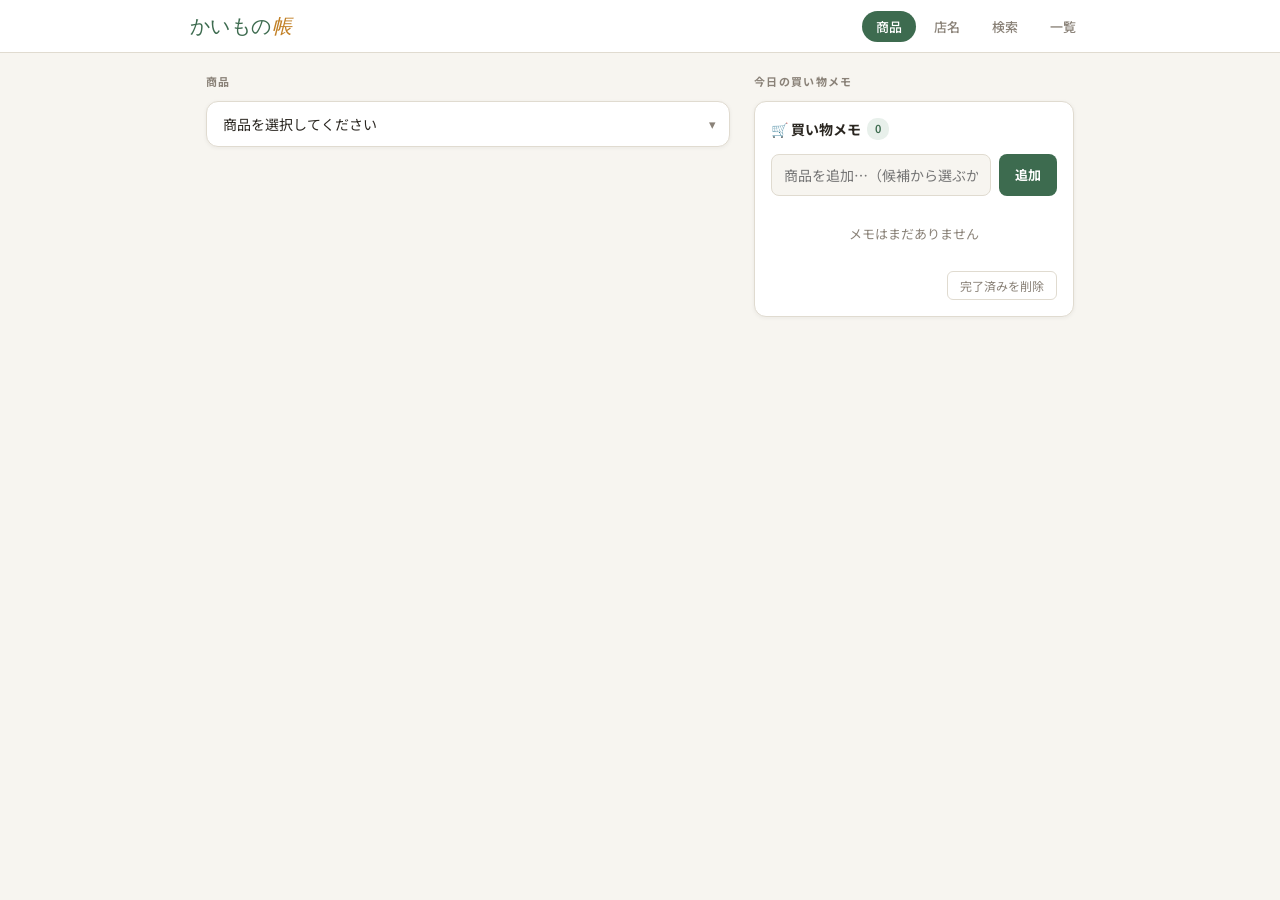
==== index.html @ fd767418 "Add files via upload" ====
<!DOCTYPE html>
<html lang="ja">
<head>
<meta charset="UTF-8">
<meta name="viewport" content="width=device-width, initial-scale=1.0">
<title>かいもの帳</title>
<link rel="preconnect" href="https://fonts.googleapis.com">
<link href="https://fonts.googleapis.com/css2?family=Noto+Sans+JP:wght@300;400;500;700&family=DM+Serif+Display:ital@0;1&display=swap" rel="stylesheet">
<style>
:root {
  --bg: #f7f5f0;
  --surface: #ffffff;
  --surface2: #f0ede6;
  --border: #e0dbd0;
  --text: #2a2620;
  --text-muted: #8a8278;
  --accent: #3d6b4f;
  --accent-light: #e8f0eb;
  --accent2: #c17f24;
  --accent2-light: #fdf3e3;
  --danger: #c04040;
  --star-on: #e8a020;
  --best: #3d6b4f;
  --radius: 12px;
  --shadow: 0 2px 12px rgba(42,38,32,0.08);
  --shadow-sm: 0 1px 4px rgba(42,38,32,0.06);
}

* { box-sizing: border-box; margin: 0; padding: 0; }

body {
  font-family: 'Noto Sans JP', sans-serif;
  background: var(--bg);
  color: var(--text);
  min-height: 100vh;
  font-size: 14px;
  line-height: 1.6;
}

/* ===== HEADER ===== */
.app-header {
  background: var(--surface);
  border-bottom: 1px solid var(--border);
  position: sticky;
  top: 0;
  z-index: 100;
  padding: 0 16px;
}
.header-inner {
  max-width: 900px;
  margin: 0 auto;
  display: flex;
  align-items: center;
  justify-content: space-between;
  height: 52px;
}
.app-logo {
  font-family: 'DM Serif Display', serif;
  font-size: 20px;
  color: var(--accent);
  letter-spacing: 0.02em;
}
.app-logo span { color: var(--accent2); font-style: italic; }

/* ===== NAV ===== */
nav {
  display: flex;
  gap: 4px;
}
.nav-btn {
  border: none;
  background: none;
  padding: 6px 14px;
  border-radius: 20px;
  font-family: 'Noto Sans JP', sans-serif;
  font-size: 13px;
  font-weight: 500;
  color: var(--text-muted);
  cursor: pointer;
  transition: all 0.2s;
  white-space: nowrap;
}
.nav-btn:hover { color: var(--accent); background: var(--accent-light); }
.nav-btn.active {
  background: var(--accent);
  color: #fff;
}

/* ===== MAIN LAYOUT ===== */
.main {
  max-width: 900px;
  margin: 0 auto;
  padding: 20px 16px 80px;
}

/* ===== PAGE ===== */
.page { display: none; }
.page.active { display: block; }

/* ===== SECTION TITLE ===== */
.section-label {
  font-size: 11px;
  font-weight: 700;
  letter-spacing: 0.12em;
  text-transform: uppercase;
  color: var(--text-muted);
  margin-bottom: 10px;
}

/* ===== SELECT ===== */
.select-wrap {
  position: relative;
  margin-bottom: 20px;
}
.select-wrap select {
  width: 100%;
  appearance: none;
  background: var(--surface);
  border: 1.5px solid var(--border);
  border-radius: var(--radius);
  padding: 12px 40px 12px 16px;
  font-family: 'Noto Sans JP', sans-serif;
  font-size: 14px;
  color: var(--text);
  cursor: pointer;
  box-shadow: var(--shadow-sm);
  transition: border-color 0.2s;
}
.select-wrap select:focus { outline: none; border-color: var(--accent); }
.select-wrap::after {
  content: '▾';
  position: absolute;
  right: 14px;
  top: 50%;
  transform: translateY(-50%);
  pointer-events: none;
  color: var(--text-muted);
  font-size: 13px;
}

/* ===== PRODUCT GRID ===== */
.products-grid {
  display: grid;
  grid-template-columns: 1fr;
  gap: 10px;
  margin-bottom: 32px;
}
@media (min-width: 600px) {
  .products-grid { grid-template-columns: 1fr 1fr; }
}

/* ===== PRODUCT CARD ===== */
.product-card {
  background: var(--surface);
  border: 1px solid var(--border);
  border-radius: var(--radius);
  padding: 14px 14px 14px 10px;
  display: flex;
  gap: 10px;
  align-items: flex-start;
  box-shadow: var(--shadow-sm);
  transition: box-shadow 0.2s;
  position: relative;
}
.product-card:hover { box-shadow: var(--shadow); }
.product-card.best {
  border-color: var(--accent);
  background: linear-gradient(135deg, #fff 60%, var(--accent-light) 100%);
}

.star-btn {
  background: none;
  border: none;
  font-size: 18px;
  cursor: pointer;
  padding: 0;
  line-height: 1;
  color: #ccc;
  transition: color 0.15s, transform 0.15s;
  flex-shrink: 0;
  margin-top: 2px;
}
.star-btn:hover { transform: scale(1.2); }
.star-btn.starred { color: var(--star-on); }

.card-body { flex: 1; min-width: 0; }

.card-top {
  display: flex;
  align-items: flex-start;
  justify-content: space-between;
  gap: 8px;
  margin-bottom: 4px;
}

.product-name {
  font-size: 13px;
  font-weight: 500;
  color: var(--text);
  line-height: 1.4;
  word-break: break-all;
}

.best-badge {
  display: inline-flex;
  align-items: center;
  gap: 3px;
  font-size: 10px;
  font-weight: 700;
  letter-spacing: 0.05em;
  background: var(--accent);
  color: #fff;
  padding: 2px 7px;
  border-radius: 10px;
  white-space: nowrap;
  flex-shrink: 0;
}

.store-name {
  font-size: 12px;
  color: var(--text-muted);
  margin-bottom: 6px;
}

.price-row {
  display: flex;
  align-items: baseline;
  gap: 6px;
  flex-wrap: wrap;
}

.unit-price {
  font-size: 20px;
  font-weight: 700;
  color: var(--accent);
  letter-spacing: -0.02em;
}
.unit-price-unit { font-size: 11px; font-weight: 400; color: var(--text-muted); }

.total-price {
  font-size: 12px;
  color: var(--text-muted);
}

.card-meta {
  margin-top: 6px;
  display: flex;
  gap: 6px;
  flex-wrap: wrap;
  align-items: center;
}

.tag {
  font-size: 11px;
  padding: 2px 8px;
  border-radius: 6px;
  background: var(--surface2);
  color: var(--text-muted);
}

.deal-tag {
  font-size: 11px;
  padding: 2px 8px;
  border-radius: 6px;
  background: var(--accent2-light);
  color: var(--accent2);
  font-weight: 600;
}

.memo-text {
  margin-top: 6px;
  font-size: 12px;
  color: var(--text-muted);
  font-style: italic;
}

/* ===== EMPTY STATE ===== */
.empty-state {
  text-align: center;
  padding: 48px 16px;
  color: var(--text-muted);
}
.empty-state .icon { font-size: 36px; margin-bottom: 10px; }
.empty-state p { font-size: 14px; }

/* ===== SHOPPING MEMO ===== */
.memo-section {
  background: var(--surface);
  border: 1px solid var(--border);
  border-radius: var(--radius);
  padding: 16px;
  box-shadow: var(--shadow-sm);
}

.memo-header {
  display: flex;
  align-items: center;
  justify-content: space-between;
  margin-bottom: 14px;
}
.memo-title {
  font-size: 14px;
  font-weight: 700;
  display: flex;
  align-items: center;
  gap: 6px;
}
.memo-count {
  font-size: 11px;
  background: var(--accent-light);
  color: var(--accent);
  padding: 2px 8px;
  border-radius: 10px;
  font-weight: 600;
}

/* autocomplete wrap */
.autocomplete-wrap {
  position: relative;
  margin-bottom: 12px;
}
.memo-input-row {
  display: flex;
  gap: 8px;
}
.memo-input {
  flex: 1;
  border: 1.5px solid var(--border);
  border-radius: 8px;
  padding: 10px 12px;
  font-family: 'Noto Sans JP', sans-serif;
  font-size: 14px;
  background: var(--bg);
  color: var(--text);
  transition: border-color 0.2s;
}
.memo-input:focus { outline: none; border-color: var(--accent); }

.add-btn {
  background: var(--accent);
  color: #fff;
  border: none;
  border-radius: 8px;
  padding: 10px 16px;
  font-family: 'Noto Sans JP', sans-serif;
  font-size: 13px;
  font-weight: 700;
  cursor: pointer;
  white-space: nowrap;
  transition: opacity 0.2s;
}
.add-btn:hover { opacity: 0.88; }

.suggestions {
  position: absolute;
  top: calc(100% + 4px);
  left: 0;
  right: 0;
  background: var(--surface);
  border: 1.5px solid var(--accent);
  border-radius: 10px;
  box-shadow: var(--shadow);
  z-index: 50;
  max-height: 220px;
  overflow-y: auto;
  display: none;
}
.suggestions.open { display: block; }

.suggestion-item {
  padding: 9px 14px;
  cursor: pointer;
  font-size: 13px;
  border-bottom: 1px solid var(--border);
  display: flex;
  align-items: center;
  justify-content: space-between;
  transition: background 0.1s;
}
.suggestion-item:last-child { border-bottom: none; }
.suggestion-item:hover { background: var(--accent-light); }
.suggestion-item.new-item {
  color: var(--accent2);
  font-weight: 600;
}
.suggestion-store {
  font-size: 11px;
  color: var(--text-muted);
}

/* memo list */
.memo-list {
  display: flex;
  flex-direction: column;
  gap: 6px;
}

.memo-item {
  display: flex;
  align-items: center;
  gap: 10px;
  padding: 8px 10px;
  border-radius: 8px;
  background: var(--bg);
  transition: opacity 0.2s;
}
.memo-item.checked { opacity: 0.5; }

.memo-check {
  width: 18px;
  height: 18px;
  accent-color: var(--accent);
  cursor: pointer;
  flex-shrink: 0;
}

.memo-item-text {
  flex: 1;
  font-size: 14px;
}
.memo-item.checked .memo-item-text {
  text-decoration: line-through;
  color: var(--text-muted);
}

.delete-btn {
  background: none;
  border: none;
  cursor: pointer;
  color: var(--text-muted);
  font-size: 16px;
  padding: 2px 4px;
  border-radius: 4px;
  transition: color 0.15s, background 0.15s;
  line-height: 1;
}
.delete-btn:hover { color: var(--danger); background: #ffeaea; }

/* clear done btn */
.memo-footer {
  margin-top: 10px;
  display: flex;
  justify-content: flex-end;
}
.clear-btn {
  background: none;
  border: 1px solid var(--border);
  border-radius: 6px;
  padding: 5px 12px;
  font-size: 12px;
  color: var(--text-muted);
  cursor: pointer;
  font-family: 'Noto Sans JP', sans-serif;
  transition: border-color 0.2s, color 0.2s;
}
.clear-btn:hover { border-color: var(--danger); color: var(--danger); }

/* ===== PC 2-COLUMN LAYOUT ===== */
@media (min-width: 700px) {
  .product-page-layout {
    display: grid;
    grid-template-columns: 1fr 320px;
    gap: 24px;
    align-items: start;
  }
  .memo-sticky { position: sticky; top: 72px; }
}

/* ===== STORE PAGE ===== */
.store-product-list {
  display: flex;
  flex-direction: column;
  gap: 8px;
}

.store-product-row {
  background: var(--surface);
  border: 1px solid var(--border);
  border-radius: 10px;
  padding: 12px 14px;
  display: flex;
  align-items: center;
  gap: 12px;
  box-shadow: var(--shadow-sm);
}

.store-product-info { flex: 1; min-width: 0; }
.store-product-name { font-size: 13px; font-weight: 500; word-break: break-all; }
.store-product-sub { font-size: 12px; color: var(--text-muted); margin-top: 2px; }

.store-product-price {
  text-align: right;
  flex-shrink: 0;
}
.store-price-main { font-size: 16px; font-weight: 700; color: var(--accent); }
.store-price-sub { font-size: 11px; color: var(--text-muted); }

/* ===== SEARCH PAGE ===== */
.search-input-wrap {
  position: relative;
  margin-bottom: 16px;
}
.search-icon {
  position: absolute;
  left: 14px;
  top: 50%;
  transform: translateY(-50%);
  color: var(--text-muted);
  font-size: 15px;
  pointer-events: none;
}
.search-input {
  width: 100%;
  border: 1.5px solid var(--border);
  border-radius: var(--radius);
  padding: 12px 14px 12px 38px;
  font-family: 'Noto Sans JP', sans-serif;
  font-size: 14px;
  background: var(--surface);
  color: var(--text);
  box-shadow: var(--shadow-sm);
  transition: border-color 0.2s;
}
.search-input:focus { outline: none; border-color: var(--accent); }

/* ===== ALL PRODUCTS PAGE ===== */
.all-products-list {
  display: flex;
  flex-direction: column;
  gap: 6px;
}

.all-product-row {
  background: var(--surface);
  border: 1px solid var(--border);
  border-radius: 8px;
  padding: 10px 14px;
  display: flex;
  align-items: center;
  gap: 10px;
  font-size: 13px;
}
.all-product-name { flex: 1; word-break: break-all; }
.all-product-store { font-size: 12px; color: var(--text-muted); white-space: nowrap; }
.all-product-price { font-size: 13px; font-weight: 600; color: var(--accent); white-space: nowrap; }

/* ===== RESPONSIVE ===== */
@media (max-width: 699px) {
  .product-page-layout { display: block; }
  .products-block { margin-bottom: 24px; }
}

/* === Scrollbar === */
.suggestions::-webkit-scrollbar { width: 6px; }
.suggestions::-webkit-scrollbar-track { background: transparent; }
.suggestions::-webkit-scrollbar-thumb { background: var(--border); border-radius: 3px; }
</style>
</head>
<body>

<header class="app-header">
  <div class="header-inner">
    <div class="app-logo">かいもの<span>帳</span></div>
    <nav>
      <button class="nav-btn active" onclick="showPage('products')">商品</button>
      <button class="nav-btn" onclick="showPage('stores')">店名</button>
      <button class="nav-btn" onclick="showPage('search')">検索</button>
      <button class="nav-btn" onclick="showPage('all')">一覧</button>
    </nav>
  </div>
</header>

<main class="main">

  <!-- ===== 商品ページ ===== -->
  <div class="page active" id="page-products">
    <div class="product-page-layout">

      <!-- 左: 商品比較 -->
      <div class="products-block">
        <div class="section-label">商品</div>
        <div class="select-wrap">
          <select id="product-select" onchange="showProductComparison()">
            <option value="">商品を選択してください</option>
          </select>
        </div>
        <div id="product-comparison"></div>
      </div>

      <!-- 右: 買い物メモ -->
      <div class="memo-sticky">
        <div class="section-label">今日の買い物メモ</div>
        <div class="memo-section">
          <div class="memo-header">
            <div class="memo-title">🛒 買い物メモ <span class="memo-count" id="memo-count">0</span></div>
          </div>

          <!-- 統合入力欄 -->
          <div class="autocomplete-wrap">
            <div class="memo-input-row">
              <input
                type="text"
                class="memo-input"
                id="memo-input"
                placeholder="商品を追加…（候補から選ぶか直接入力）"
                autocomplete="off"
                oninput="onMemoInput()"
                onfocus="onMemoFocus()"
                onkeydown="onMemoKeydown(event)"
              >
              <button class="add-btn" onclick="addMemoFromInput()">追加</button>
            </div>
            <div class="suggestions" id="suggestions"></div>
          </div>

          <!-- メモリスト -->
          <div class="memo-list" id="memo-list"></div>

          <div class="memo-footer">
            <button class="clear-btn" onclick="clearChecked()">完了済みを削除</button>
          </div>
        </div>
      </div>

    </div>
  </div>

  <!-- ===== 店名ページ ===== -->
  <div class="page" id="page-stores">
    <div class="section-label">店名</div>
    <div class="select-wrap">
      <select id="store-select" onchange="showStoreProducts()">
        <option value="">店名を選択してください</option>
      </select>
    </div>
    <div id="store-products"></div>
  </div>

  <!-- ===== 検索ページ ===== -->
  <div class="page" id="page-search">
    <div class="section-label">検索</div>
    <div class="search-input-wrap">
      <span class="search-icon">🔍</span>
      <input type="text" class="search-input" placeholder="商品名・店名・メモで検索…" oninput="runSearch(this.value)">
    </div>
    <div id="search-results"></div>
  </div>

  <!-- ===== 商品一覧ページ ===== -->
  <div class="page" id="page-all">
    <div class="section-label">商品一覧</div>
    <div class="all-products-list" id="all-products-list"></div>
  </div>

</main>

<script>
// =====================
// DATA
// =====================
const rawData = [
  {name:"野菜セット",store:"セブン",cat:"カット野菜",price:127,amount:260,unit:"g",memo:"少し量が多い"},
  {name:"ニラもやし炒め",store:"ファミマ",cat:"カット野菜",price:116,amount:225,unit:"g",memo:"ポイントがたまる"},
  {name:"国産木綿豆腐",store:"セブン",cat:"豆腐",price:149,amount:450,unit:"g",memo:""},
  {name:"カナダorアメリカ産 木綿豆腐",store:"マックスバリュ",cat:"豆腐",price:88,amount:450,unit:"g",memo:""},
  {name:"カナダorアメリカ産 木綿豆腐",store:"ファミマ",cat:"豆腐",price:128,amount:450,unit:"g",memo:""},
  {name:"卵",store:"マックスバリュ",cat:"卵",price:258,amount:10,unit:"個",memo:""},
  {name:"そば",store:"マックスバリュ",cat:"そば",price:246,amount:400,unit:"g",memo:""},
  {name:"そば",store:"ファミマ",cat:"そば",price:248,amount:300,unit:"g",memo:""},
  {name:"玄米 新潟県産こしいぶき 2kg 令和7年産",store:"Amazon",cat:"米",price:1609,amount:2000,unit:"g",memo:""},
  {name:"パールライス 秋田県産 玄米 あきたこまち 2kg",store:"Amazon",cat:"米",price:1757,amount:2000,unit:"g",memo:""},
  {name:"パールライス 新潟県産 玄米 コシヒカリ 2kg",store:"Amazon",cat:"米",price:1891,amount:2000,unit:"g",memo:""},
  {name:"ミツハシ 【玄米】 美食玄米 900g",store:"Amazon",cat:"米",price:1300,amount:900,unit:"g",memo:""},
  {name:"もち",store:"マックスバリュ",cat:"米",price:645,amount:700,unit:"g",memo:""},
  {name:"素焼きミックスナッツ",store:"ファミマ",cat:"ナッツ",price:398,amount:70,unit:"g",memo:""},
  {name:"ナチュラルナッツ 個包装 7袋",store:"スギ薬局",cat:"ナッツ",price:429,amount:70,unit:"g",memo:""},
  {name:"すりごま",store:"スギ薬局",cat:"ごま",price:127,amount:55,unit:"g",memo:""},
  {name:"あおさ",store:"スギ薬局",cat:"海藻類",price:127,amount:8,unit:"g",memo:""},
  {name:"ママー パスタキッチン カルボナーラ",store:"マックスバリュ",cat:"パスタソース",price:158,amount:1,unit:"袋",memo:"湯せん"},
  {name:"コロッケ（小）2個",store:"マックスバリュ",cat:"惣菜",price:128,amount:2,unit:"個",memo:""},
  {name:"牛乳と卵のエクレア",store:"マックスバリュ",cat:"チルド菓子",price:88,amount:55,unit:"g",memo:""},
  {name:"シュークリーム",store:"スギ薬局",cat:"チルド菓子",price:105,amount:1,unit:"個",memo:""},
  {name:"ネスカフェ ゴールドブレンド カフェインレス(40杯分) 瓶",store:"Amazon",cat:"カフェインレスコーヒー",price:1219,amount:80,unit:"g",memo:""},
  {name:"ネスカフェ ゴールドブレンド カフェインレス(40杯分) 瓶",store:"スギ薬局",cat:"カフェインレスコーヒー",price:1382,amount:80,unit:"g",memo:""},
  {name:"ネスレ ふわラテ 香るミルクティー 26P",store:"Amazon",cat:"スティック飲料",price:519,amount:26,unit:"本",memo:""},
  {name:"ネスレ ふわラテ 香るミルクティー 26P",store:"スギ薬局",cat:"スティック飲料",price:537,amount:26,unit:"本",memo:""},
  {name:"ネスレ ふわラテ ミルクココア 20P",store:"マックスバリュ",cat:"スティック飲料",price:516,amount:20,unit:"本",memo:""},
  {name:"ネスレ ふわラテ ミルクココア 20P",store:"スギ薬局",cat:"スティック飲料",price:537,amount:20,unit:"本",memo:""},
  {name:"ネスカフェ ふわラテ ほっこりカフェインレス 20P",store:"スギ薬局",cat:"スティック飲料",price:537,amount:20,unit:"本",memo:""},
  {name:"七味唐辛子",store:"Can★Do",cat:"調味料",price:108,amount:15,unit:"g",memo:""},
  {name:"七味唐辛子",store:"スギ薬局",cat:"調味料",price:159,amount:15,unit:"g",memo:""},
  {name:"マカダミアチョコ",store:"コクミン薬局",cat:"お菓子",price:257,amount:9,unit:"個",memo:""},
  {name:"マカダミアチョコ",store:"マックスバリュ",cat:"お菓子",price:300,amount:9,unit:"個",memo:""},
  {name:"カインズ UVスプレー SPF50+ 250g",store:"カインズ",cat:"日焼け止め",price:980,amount:250,unit:"g",memo:"手で塗らなくていい"},
  {name:"SKIN AQUA トーンアップ 日焼け止め ラベンダー SPF50+",store:"Amazon",cat:"日焼け止め",price:600,amount:80,unit:"ml",memo:"香りがいい"},
  {name:"セザンヌ 皮脂テカリ防止下地 ライトブルー",store:"Amazon",cat:"日焼け止め",price:660,amount:30,unit:"ml",memo:""},
  {name:"UZU アイオープニングライナー ブラウンブラック",store:"Amazon",cat:"アイライナー",price:1100,amount:1,unit:"本",memo:"出にくい時がある"},
  {name:"KATE スーパーシャープライナーEX4.0 BK-1 セット",store:"マツキヨ",cat:"アイライナー",price:1430,amount:1,unit:"本",memo:"細く書きやすい"},
  {name:"KATE スーパーシャープライナーEX4.0 BK-1",store:"Amazon",cat:"アイライナー",price:1430,amount:1,unit:"本",memo:"インクが出すぎるときがある"},
  {name:"セザンヌ グロウコートマスカラ 01 シアーブラック",store:"Amazon",cat:"マスカラ",price:660,amount:1,unit:"本",memo:""},
  {name:"MAYBELLINE マスカラ ラッシュニスタ N 01 ブラック",store:"Amazon",cat:"マスカラ",price:1370,amount:1,unit:"本",memo:""},
  {name:"Milk Touch マスカラ ブラック お湯落ち",store:"Amazon",cat:"マスカラ",price:1628,amount:1,unit:"本",memo:"下睫毛にとても良い。少しダマになりやすい。"},
  {name:"rom&nd HAN ALL BROW CARA 02 マイルドウッディー",store:"Amazon",cat:"眉マスカラ",price:1210,amount:1,unit:"本",memo:""},
  {name:"ヴァセリン アドバンスドリペア ボディローション 600ml",store:"Amazon",cat:"ボディローション",price:1339,amount:600,unit:"ml",memo:""},
  {name:"Dr.Scholl 靴専用 瞬間消臭×抗菌 48時間消臭効果",store:"Amazon",cat:"靴スプレー",price:745,amount:150,unit:"ml",memo:""},
  {name:"ナプキン 16個入り",store:"スギ薬局",cat:"生理用品",price:437,amount:16,unit:"個",memo:""},
  {name:"ナプキン 16個入り",store:"マツキヨ",cat:"生理用品",price:570,amount:16,unit:"個",memo:""},
  {name:"ヘアカット・ヘアカラー・白髪染め",store:"little×RINNE",cat:"美容",price:7900,amount:1,unit:"回",memo:""},
  {name:"フット ネイルケア フットバス＋角質除去＋保湿",store:"リッシュ トロワ",cat:"美容",price:2200,amount:1,unit:"回",memo:""},
];

// 単価計算
function calcUnitPrice(item) {
  if (!item.amount || item.amount === 0) return null;
  const unit = item.unit;
  if (['g','ml'].includes(unit)) return item.price / item.amount;
  if (unit === '個' || unit === '本' || unit === '袋' || unit === '回') return item.price / item.amount;
  return item.price / item.amount;
}

rawData.forEach(d => {
  d.unitPrice = calcUnitPrice(d);
  d.starred = false;
});

// カテゴリ一覧
const categories = [...new Set(rawData.map(d => d.cat))];
// 店名一覧
const stores = [...new Set(rawData.map(d => d.store))].sort();

// =====================
// PAGE NAVIGATION
// =====================
function showPage(name) {
  document.querySelectorAll('.page').forEach(p => p.classList.remove('active'));
  document.querySelectorAll('.nav-btn').forEach(b => b.classList.remove('active'));
  document.getElementById('page-' + name).classList.add('active');
  const btns = document.querySelectorAll('.nav-btn');
  const map = {products:0, stores:1, search:2, all:3};
  btns[map[name]].classList.add('active');
  if (name === 'all') renderAllProducts();
  if (name === 'stores') initStores();
}

// =====================
// PRODUCT PAGE
// =====================
function initProductSelect() {
  const sel = document.getElementById('product-select');
  categories.forEach(cat => {
    const opt = document.createElement('option');
    opt.value = cat;
    opt.textContent = cat;
    sel.appendChild(opt);
  });
}

function formatUnitPrice(item) {
  const up = item.unitPrice;
  if (!up) return '—';
  const unit = item.unit;
  if (['g','ml'].includes(unit)) return (up * 100).toFixed(1) + '円/100' + unit;
  return up.toFixed(0) + '円/' + unit;
}

function showProductComparison() {
  const cat = document.getElementById('product-select').value;
  const container = document.getElementById('product-comparison');

  if (!cat) {
    container.innerHTML = '';
    return;
  }

  const items = rawData.filter(d => d.cat === cat);
  if (!items.length) {
    container.innerHTML = '<div class="empty-state"><div class="icon">📭</div><p>該当商品がありません</p></div>';
    return;
  }

  // 有効な単価がある商品だけで最安を判定
  const withUP = items.filter(d => d.unitPrice !== null);
  const minUP = withUP.length ? Math.min(...withUP.map(d => d.unitPrice)) : null;

  const sorted = [...items].sort((a, b) => {
    if (a.unitPrice === null) return 1;
    if (b.unitPrice === null) return -1;
    return a.unitPrice - b.unitPrice;
  });

  container.innerHTML = '<div class="products-grid">' +
    sorted.map(item => {
      const isBest = item.unitPrice !== null && item.unitPrice === minUP && withUP.length > 1;
      const dealPct = (isBest && withUP.length > 1)
        ? Math.round((1 - minUP / Math.max(...withUP.map(d => d.unitPrice))) * 100)
        : 0;

      return `<div class="product-card${isBest ? ' best' : ''}">
        <button class="star-btn${item.starred ? ' starred' : ''}" onclick="toggleStar(this, '${item.name}', '${item.store}')" title="お気に入り">${item.starred ? '★' : '☆'}</button>
        <div class="card-body">
          <div class="card-top">
            <div class="product-name">${item.name}</div>
            ${isBest ? '<span class="best-badge">✦ 最安</span>' : ''}
          </div>
          <div class="store-name">🏪 ${item.store}</div>
          <div class="price-row">
            <span class="unit-price">${item.unitPrice !== null ? (item.unit === 'g' || item.unit === 'ml' ? (item.unitPrice*100).toFixed(1) : item.unitPrice.toFixed(1)) : '—'}</span>
            <span class="unit-price-unit">${item.unitPrice !== null ? '円/100' + (item.unit === 'g' || item.unit === 'ml' ? item.unit : '→ ' + item.price + '円') : ''}</span>
          </div>
          <div class="card-meta">
            <span class="tag">${item.price}円 / ${item.amount}${item.unit}</span>
            ${isBest && dealPct > 0 ? `<span class="deal-tag">▼ ${dealPct}% お得</span>` : ''}
          </div>
          ${item.memo ? `<div class="memo-text">📝 ${item.memo}</div>` : ''}
        </div>
      </div>`;
    }).join('') + '</div>';
}

function toggleStar(btn, name, store) {
  const item = rawData.find(d => d.name === name && d.store === store);
  if (!item) return;
  item.starred = !item.starred;
  btn.classList.toggle('starred');
  btn.textContent = item.starred ? '★' : '☆';
}

// =====================
// SHOPPING MEMO
// =====================
let memoItems = [];
let selectedSuggestionIndex = -1;

function initMemoAutocomplete() {
  // 全商品名（ユニーク）を候補に
}

function getAllProductNames() {
  const seen = new Set();
  return rawData.filter(d => {
    if (seen.has(d.name)) return false;
    seen.add(d.name);
    return true;
  });
}

function onMemoInput() {
  const val = document.getElementById('memo-input').value.trim();
  showSuggestions(val);
}

function onMemoFocus() {
  const val = document.getElementById('memo-input').value.trim();
  showSuggestions(val);
}

function showSuggestions(query) {
  const box = document.getElementById('suggestions');
  const all = getAllProductNames();

  let filtered;
  if (!query) {
    filtered = all.slice(0, 20);
  } else {
    filtered = all.filter(d => d.name.includes(query) || d.cat.includes(query));
  }

  let html = '';
  filtered.forEach((d, i) => {
    html += `<div class="suggestion-item" data-name="${d.name}" onclick="selectSuggestion('${d.name.replace(/'/g,"\\'")}')">
      <span>${d.name}</span>
      <span class="suggestion-store">${d.store} / ${d.cat}</span>
    </div>`;
  });

  if (query && !filtered.find(d => d.name === query)) {
    html += `<div class="suggestion-item new-item" onclick="selectSuggestion('${query.replace(/'/g,"\\'")}')">
      ＋ 「${query}」を追加
    </div>`;
  }

  box.innerHTML = html;
  box.classList.toggle('open', html.length > 0);
  selectedSuggestionIndex = -1;
}

function selectSuggestion(name) {
  document.getElementById('memo-input').value = name;
  closeSuggestions();
  addMemoItem(name);
}

function closeSuggestions() {
  document.getElementById('suggestions').classList.remove('open');
  document.getElementById('memo-input').value = '';
}

function onMemoKeydown(e) {
  const box = document.getElementById('suggestions');
  const items = box.querySelectorAll('.suggestion-item');
  if (e.key === 'ArrowDown') {
    e.preventDefault();
    selectedSuggestionIndex = Math.min(selectedSuggestionIndex + 1, items.length - 1);
    items.forEach((el, i) => el.style.background = i === selectedSuggestionIndex ? 'var(--accent-light)' : '');
  } else if (e.key === 'ArrowUp') {
    e.preventDefault();
    selectedSuggestionIndex = Math.max(selectedSuggestionIndex - 1, 0);
    items.forEach((el, i) => el.style.background = i === selectedSuggestionIndex ? 'var(--accent-light)' : '');
  } else if (e.key === 'Enter') {
    e.preventDefault();
    if (selectedSuggestionIndex >= 0 && items[selectedSuggestionIndex]) {
      items[selectedSuggestionIndex].click();
    } else {
      addMemoFromInput();
    }
  } else if (e.key === 'Escape') {
    closeSuggestions();
  }
}

document.addEventListener('click', e => {
  if (!e.target.closest('.autocomplete-wrap')) {
    document.getElementById('suggestions').classList.remove('open');
  }
});

function addMemoFromInput() {
  const val = document.getElementById('memo-input').value.trim();
  if (!val) return;
  addMemoItem(val);
  document.getElementById('memo-input').value = '';
  closeSuggestions();
}

function addMemoItem(text) {
  if (!text) return;
  memoItems.push({ text, checked: false, id: Date.now() + Math.random() });
  renderMemo();
}

function renderMemo() {
  const list = document.getElementById('memo-list');
  const count = document.getElementById('memo-count');

  count.textContent = memoItems.filter(m => !m.checked).length;

  if (!memoItems.length) {
    list.innerHTML = '<div style="text-align:center;padding:16px;color:var(--text-muted);font-size:13px;">メモはまだありません</div>';
    return;
  }

  list.innerHTML = memoItems.map(item => `
    <div class="memo-item${item.checked ? ' checked' : ''}" id="memo-${item.id}">
      <input type="checkbox" class="memo-check" ${item.checked ? 'checked' : ''} onchange="toggleMemo(${item.id})">
      <span class="memo-item-text">${item.text}</span>
      <button class="delete-btn" onclick="deleteMemo(${item.id})" title="削除">✕</button>
    </div>
  `).join('');
}

function toggleMemo(id) {
  const item = memoItems.find(m => m.id === id);
  if (item) { item.checked = !item.checked; renderMemo(); }
}

function deleteMemo(id) {
  memoItems = memoItems.filter(m => m.id !== id);
  renderMemo();
}

function clearChecked() {
  memoItems = memoItems.filter(m => !m.checked);
  renderMemo();
}

// =====================
// STORE PAGE
// =====================
function initStores() {
  const sel = document.getElementById('store-select');
  if (sel.options.length <= 1) {
    stores.forEach(s => {
      const opt = document.createElement('option');
      opt.value = s;
      opt.textContent = s;
      sel.appendChild(opt);
    });
  }
}

function showStoreProducts() {
  const store = document.getElementById('store-select').value;
  const container = document.getElementById('store-products');

  if (!store) { container.innerHTML = ''; return; }

  const items = rawData.filter(d => d.store === store)
    .sort((a, b) => a.cat.localeCompare(b.cat));

  if (!items.length) {
    container.innerHTML = '<div class="empty-state"><div class="icon">📭</div><p>商品がありません</p></div>';
    return;
  }

  let html = '<div class="store-product-list">';
  let lastCat = null;
  items.forEach(item => {
    if (item.cat !== lastCat) {
      if (lastCat !== null) html += '</div>';
      html += `<div style="font-size:11px;font-weight:700;letter-spacing:.1em;color:var(--text-muted);text-transform:uppercase;margin:14px 0 6px;">${item.cat}</div><div>`;
      lastCat = item.cat;
    }
    const up = item.unitPrice;
    const upStr = up ? ((['g','ml'].includes(item.unit)) ? (up*100).toFixed(1)+'円/100'+item.unit : up.toFixed(1)+'円/'+item.unit) : '—';
    html += `<div class="store-product-row">
      <div class="store-product-info">
        <div class="store-product-name">${item.name}</div>
        <div class="store-product-sub">${item.amount}${item.unit} ${item.memo ? '📝 '+item.memo : ''}</div>
      </div>
      <div class="store-product-price">
        <div class="store-price-main">${item.price}円</div>
        <div class="store-price-sub">${upStr}</div>
      </div>
    </div>`;
  });
  html += '</div></div>';
  container.innerHTML = html;
}

// =====================
// SEARCH PAGE
// =====================
function runSearch(query) {
  const container = document.getElementById('search-results');
  const q = query.trim().toLowerCase();

  if (!q) { container.innerHTML = ''; return; }

  const results = rawData.filter(d =>
    d.name.toLowerCase().includes(q) ||
    d.store.toLowerCase().includes(q) ||
    d.cat.toLowerCase().includes(q) ||
    (d.memo && d.memo.toLowerCase().includes(q))
  );

  if (!results.length) {
    container.innerHTML = '<div class="empty-state"><div class="icon">🔍</div><p>「' + query + '」に一致する商品が見つかりません</p></div>';
    return;
  }

  container.innerHTML = '<div class="all-products-list">' +
    results.map(item => {
      const up = item.unitPrice;
      const upStr = up ? ((['g','ml'].includes(item.unit)) ? (up*100).toFixed(1)+'円/100'+item.unit : up.toFixed(1)+'円/'+item.unit) : '';
      return `<div class="all-product-row">
        <div class="all-product-name">${item.name}<br><span style="font-size:11px;color:var(--text-muted)">${item.cat} / ${item.store}</span></div>
        <div class="all-product-store"></div>
        <div class="all-product-price">${item.price}円<br><span style="font-size:11px;font-weight:400;color:var(--text-muted)">${upStr}</span></div>
      </div>`;
    }).join('') + '</div>';
}

// =====================
// ALL PRODUCTS PAGE
// =====================
function renderAllProducts() {
  const sorted = [...rawData].sort((a, b) => a.cat.localeCompare(b.cat) || a.store.localeCompare(b.store));
  const container = document.getElementById('all-products-list');
  container.innerHTML = sorted.map(item => {
    const up = item.unitPrice;
    const upStr = up ? ((['g','ml'].includes(item.unit)) ? (up*100).toFixed(1)+'円/100'+item.unit : up.toFixed(1)+'円/'+item.unit) : '';
    return `<div class="all-product-row">
      <div style="font-size:10px;color:var(--text-muted);white-space:nowrap">${item.cat}</div>
      <div class="all-product-name">${item.name}</div>
      <div class="all-product-store">${item.store}</div>
      <div class="all-product-price">${item.price}円${upStr ? '<br><span style="font-size:11px;font-weight:400">'+upStr+'</span>' : ''}</div>
    </div>`;
  }).join('');
}

// =====================
// INIT
// =====================
initProductSelect();
renderMemo();
</script>
</body>
</html>
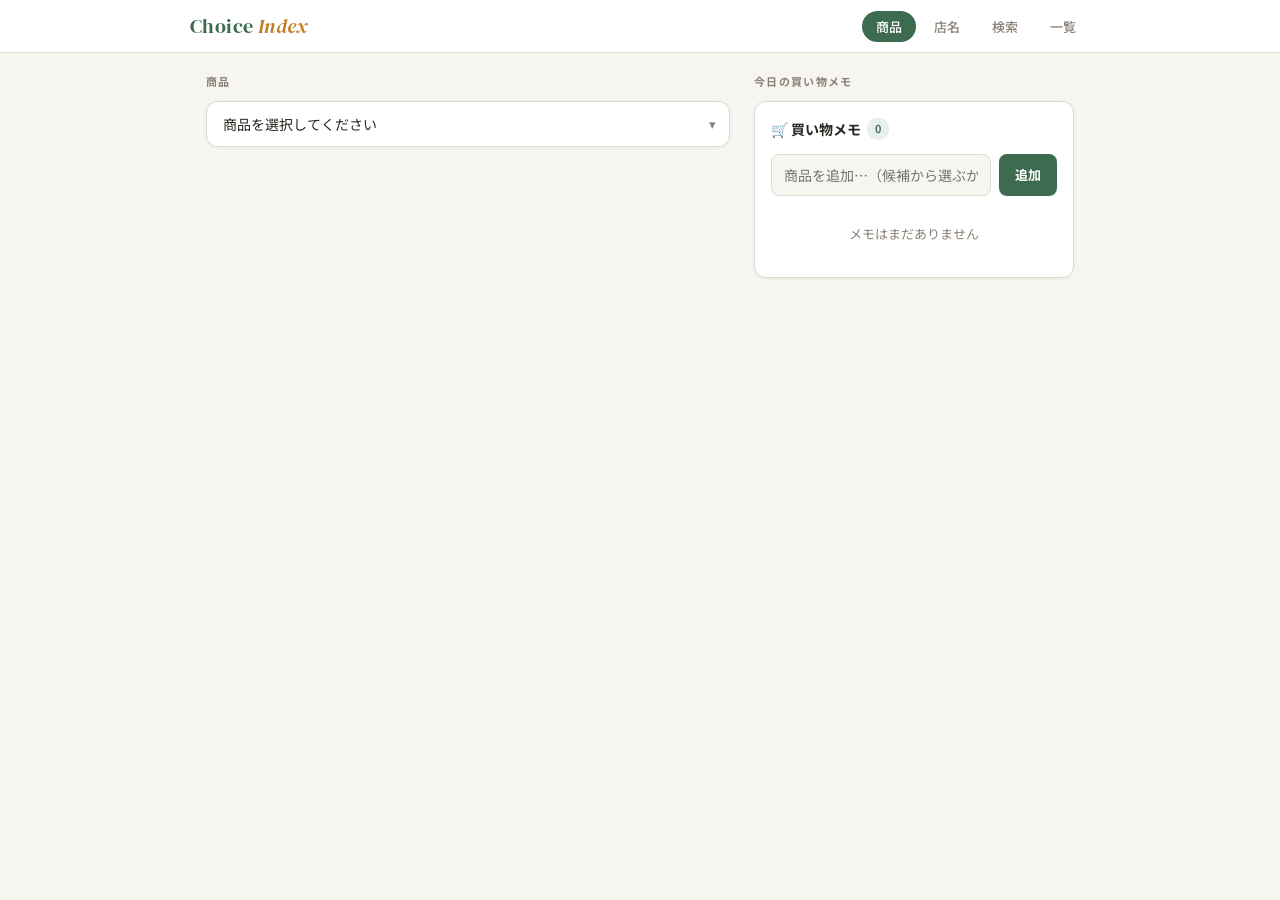
==== commit 66ca8b02: "Add files via upload" ====
--- a/index.html
+++ b/index.html
@@ -3,7 +3,7 @@
 <head>
 <meta charset="UTF-8">
 <meta name="viewport" content="width=device-width, initial-scale=1.0">
-<title>かいもの帳</title>
+<title>Choice Index</title>
 <link rel="preconnect" href="https://fonts.googleapis.com">
 <link href="https://fonts.googleapis.com/css2?family=Noto+Sans+JP:wght@300;400;500;700&family=DM+Serif+Display:ital@0;1&display=swap" rel="stylesheet">
 <style>
@@ -321,7 +321,13 @@
 }
 .memo-input-row {
   display: flex;
+  flex-direction: column;
   gap: 8px;
+}
+@media (min-width: 480px) {
+  .memo-input-row {
+    flex-direction: row;
+  }
 }
 .memo-input {
   flex: 1;
@@ -436,24 +442,7 @@
 }
 .delete-btn:hover { color: var(--danger); background: #ffeaea; }
 
-/* clear done btn */
-.memo-footer {
-  margin-top: 10px;
-  display: flex;
-  justify-content: flex-end;
-}
-.clear-btn {
-  background: none;
-  border: 1px solid var(--border);
-  border-radius: 6px;
-  padding: 5px 12px;
-  font-size: 12px;
-  color: var(--text-muted);
-  cursor: pointer;
-  font-family: 'Noto Sans JP', sans-serif;
-  transition: border-color 0.2s, color 0.2s;
-}
-.clear-btn:hover { border-color: var(--danger); color: var(--danger); }
+
 
 /* ===== PC 2-COLUMN LAYOUT ===== */
 @media (min-width: 700px) {
@@ -560,7 +549,7 @@
 
 <header class="app-header">
   <div class="header-inner">
-    <div class="app-logo">かいもの<span>帳</span></div>
+    <div class="app-logo">Choice <span>Index</span></div>
     <nav>
       <button class="nav-btn active" onclick="showPage('products')">商品</button>
       <button class="nav-btn" onclick="showPage('stores')">店名</button>
@@ -616,9 +605,6 @@
           <!-- メモリスト -->
           <div class="memo-list" id="memo-list"></div>
 
-          <div class="memo-footer">
-            <button class="clear-btn" onclick="clearChecked()">完了済みを削除</button>
-          </div>
         </div>
       </div>
 
@@ -968,10 +954,6 @@
   renderMemo();
 }
 
-function clearChecked() {
-  memoItems = memoItems.filter(m => !m.checked);
-  renderMemo();
-}
 
 // =====================
 // STORE PAGE
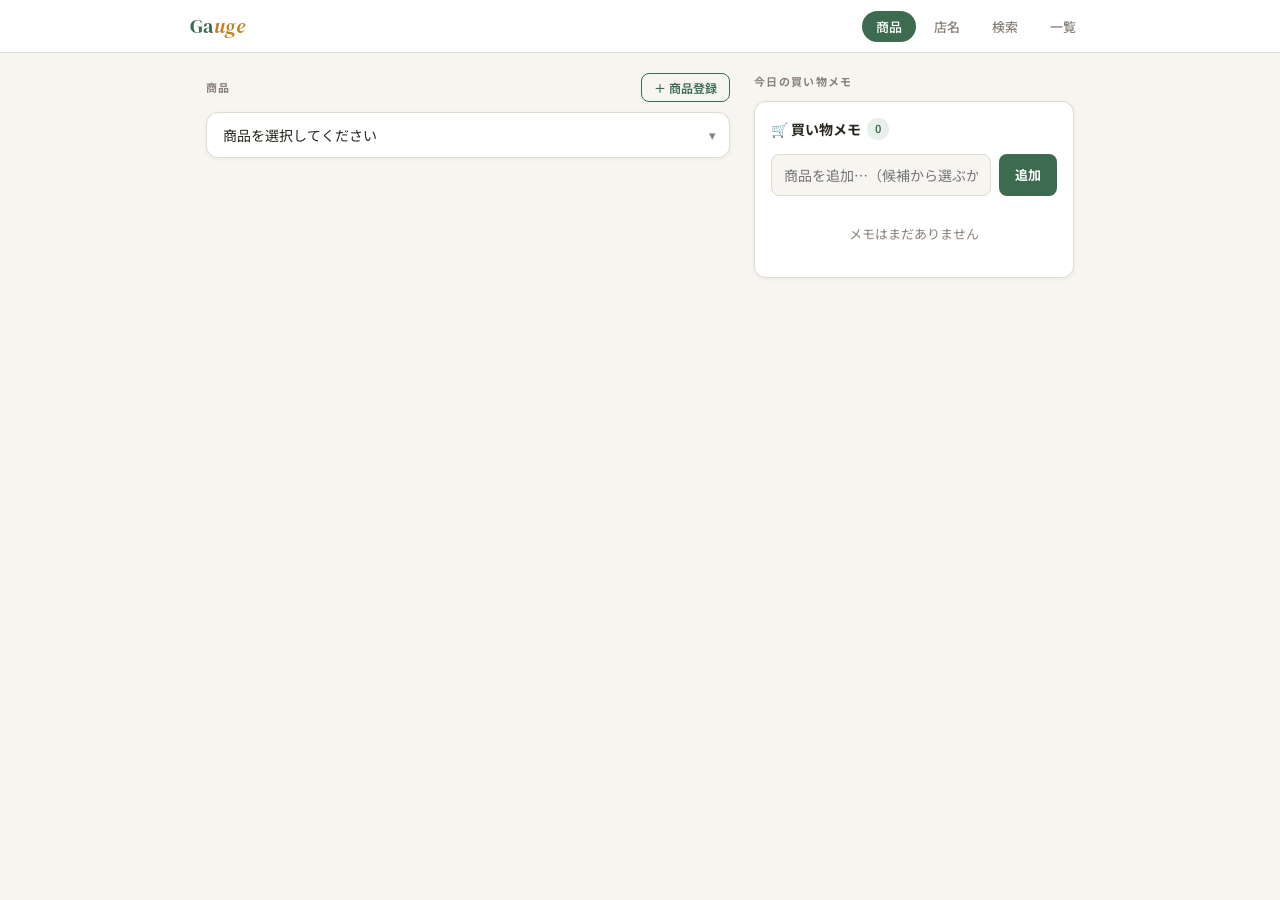
==== commit 8cc85a64: "Add files via upload" ====
--- a/index.html
+++ b/index.html
@@ -3,7 +3,7 @@
 <head>
 <meta charset="UTF-8">
 <meta name="viewport" content="width=device-width, initial-scale=1.0">
-<title>Choice Index</title>
+<title>Gauge</title>
 <link rel="preconnect" href="https://fonts.googleapis.com">
 <link href="https://fonts.googleapis.com/css2?family=Noto+Sans+JP:wght@300;400;500;700&family=DM+Serif+Display:ital@0;1&display=swap" rel="stylesheet">
 <style>
@@ -142,8 +142,8 @@
 .products-grid {
   display: grid;
   grid-template-columns: 1fr;
-  gap: 10px;
-  margin-bottom: 32px;
+  gap: 7px;
+  margin-bottom: 20px;
 }
 @media (min-width: 600px) {
   .products-grid { grid-template-columns: 1fr 1fr; }
@@ -154,15 +154,17 @@
   background: var(--surface);
   border: 1px solid var(--border);
   border-radius: var(--radius);
-  padding: 14px 14px 14px 10px;
-  display: flex;
-  gap: 10px;
-  align-items: flex-start;
+  padding: 7px 10px 7px 6px;
+  display: flex;
+  gap: 8px;
+  align-items: center;
   box-shadow: var(--shadow-sm);
-  transition: box-shadow 0.2s;
+  transition: box-shadow 0.2s, transform 0.15s;
   position: relative;
-}
-.product-card:hover { box-shadow: var(--shadow); }
+  cursor: pointer;
+}
+.product-card:hover { box-shadow: var(--shadow); transform: translateY(-1px); }
+.product-card:active { transform: translateY(0); }
 .product-card.best {
   border-color: var(--accent);
   background: linear-gradient(135deg, #fff 60%, var(--accent-light) 100%);
@@ -171,14 +173,13 @@
 .star-btn {
   background: none;
   border: none;
-  font-size: 18px;
+  font-size: 15px;
   cursor: pointer;
-  padding: 0;
+  padding: 0 2px;
   line-height: 1;
   color: #ccc;
   transition: color 0.15s, transform 0.15s;
   flex-shrink: 0;
-  margin-top: 2px;
 }
 .star-btn:hover { transform: scale(1.2); }
 .star-btn.starred { color: var(--star-on); }
@@ -189,16 +190,20 @@
   display: flex;
   align-items: flex-start;
   justify-content: space-between;
-  gap: 8px;
-  margin-bottom: 4px;
+  gap: 6px;
+  margin-bottom: 2px;
 }
 
 .product-name {
-  font-size: 13px;
+  font-size: 12px;
   font-weight: 500;
   color: var(--text);
-  line-height: 1.4;
+  line-height: 1.35;
   word-break: break-all;
+  overflow: hidden;
+  display: -webkit-box;
+  -webkit-line-clamp: 2;
+  -webkit-box-orient: vertical;
 }
 
 .best-badge {
@@ -217,9 +222,9 @@
 }
 
 .store-name {
-  font-size: 12px;
+  font-size: 11px;
   color: var(--text-muted);
-  margin-bottom: 6px;
+  margin-bottom: 3px;
 }
 
 .price-row {
@@ -230,7 +235,7 @@
 }
 
 .unit-price {
-  font-size: 20px;
+  font-size: 15px;
   font-weight: 700;
   color: var(--accent);
   letter-spacing: -0.02em;
@@ -243,36 +248,189 @@
 }
 
 .card-meta {
-  margin-top: 6px;
-  display: flex;
-  gap: 6px;
+  margin-top: 2px;
+  display: flex;
+  gap: 5px;
   flex-wrap: wrap;
   align-items: center;
 }
 
 .tag {
-  font-size: 11px;
-  padding: 2px 8px;
+  font-size: 10px;
+  padding: 1px 6px;
   border-radius: 6px;
   background: var(--surface2);
   color: var(--text-muted);
 }
 
 .deal-tag {
-  font-size: 11px;
-  padding: 2px 8px;
+  font-size: 10px;
+  padding: 1px 6px;
   border-radius: 6px;
   background: var(--accent2-light);
   color: var(--accent2);
   font-weight: 600;
 }
 
-.memo-text {
-  margin-top: 6px;
-  font-size: 12px;
+/* メモはカード上非表示→モーダルで確認 */
+.memo-text { display: none; }
+
+/* ===== DETAIL MODAL ===== */
+.modal-overlay {
+  display: none;
+  position: fixed;
+  inset: 0;
+  background: rgba(42,38,32,0.45);
+  z-index: 200;
+  align-items: flex-end;
+  justify-content: center;
+}
+.modal-overlay.open { display: flex; }
+
+.modal-sheet {
+  background: var(--surface);
+  border-radius: 20px 20px 0 0;
+  width: 100%;
+  max-width: 560px;
+  max-height: 90vh;
+  overflow-y: auto;
+  padding: 0 0 32px;
+  animation: slideUp 0.25s ease;
+}
+@keyframes slideUp {
+  from { transform: translateY(40px); opacity: 0; }
+  to   { transform: translateY(0);    opacity: 1; }
+}
+.modal-handle {
+  width: 36px; height: 4px;
+  background: var(--border);
+  border-radius: 2px;
+  margin: 12px auto 16px;
+}
+.modal-header {
+  padding: 0 20px 12px;
+  border-bottom: 1px solid var(--border);
+  display: flex;
+  align-items: center;
+  justify-content: space-between;
+}
+.modal-title { font-size: 15px; font-weight: 700; }
+.modal-close {
+  background: none; border: none;
+  font-size: 20px; color: var(--text-muted);
+  cursor: pointer; padding: 4px 8px;
+  border-radius: 6px;
+  transition: background 0.15s;
+}
+.modal-close:hover { background: var(--surface2); }
+.modal-body { padding: 16px 20px; }
+.modal-badge-row { display: flex; gap: 6px; margin-bottom: 12px; flex-wrap: wrap; }
+.modal-row {
+  display: flex;
+  align-items: baseline;
+  gap: 8px;
+  padding: 8px 0;
+  border-bottom: 1px solid var(--border);
+}
+.modal-row:last-child { border-bottom: none; }
+.modal-row-label {
+  font-size: 11px; font-weight: 700;
   color: var(--text-muted);
-  font-style: italic;
-}
+  letter-spacing: 0.06em;
+  width: 56px; flex-shrink: 0;
+}
+.modal-row-value { font-size: 14px; }
+.modal-unit-price-value { font-size: 22px; font-weight: 700; color: var(--accent); }
+.modal-actions {
+  padding: 16px 20px 0;
+  display: flex;
+  gap: 10px;
+}
+.btn-edit {
+  flex: 1;
+  background: var(--accent);
+  color: #fff;
+  border: none;
+  border-radius: 10px;
+  padding: 12px;
+  font-family: 'Noto Sans JP', sans-serif;
+  font-size: 14px; font-weight: 700;
+  cursor: pointer;
+  transition: opacity 0.2s;
+}
+.btn-edit:hover { opacity: 0.88; }
+.btn-delete {
+  background: none;
+  border: 1.5px solid var(--border);
+  border-radius: 10px;
+  padding: 12px 16px;
+  font-family: 'Noto Sans JP', sans-serif;
+  font-size: 13px;
+  color: var(--danger);
+  cursor: pointer;
+  transition: border-color 0.2s, background 0.2s;
+}
+.btn-delete:hover { border-color: var(--danger); background: #fff0f0; }
+
+/* ===== EDIT PANEL ===== */
+.edit-panel { display: none; padding: 0 20px; }
+.edit-panel.open { display: block; }
+.edit-field { margin-bottom: 12px; }
+.edit-label {
+  font-size: 11px; font-weight: 700;
+  color: var(--text-muted); letter-spacing: 0.06em;
+  margin-bottom: 4px; display: block;
+}
+.edit-input {
+  width: 100%;
+  border: 1.5px solid var(--border);
+  border-radius: 8px;
+  padding: 9px 12px;
+  font-family: 'Noto Sans JP', sans-serif;
+  font-size: 14px;
+  color: var(--text);
+  background: var(--bg);
+  transition: border-color 0.2s;
+}
+.edit-input:focus { outline: none; border-color: var(--accent); }
+.edit-input-row { display: flex; gap: 8px; }
+.edit-input-row .edit-input { flex: 1; }
+.edit-input-unit {
+  width: 64px;
+  border: 1.5px solid var(--border);
+  border-radius: 8px;
+  padding: 9px 10px;
+  font-family: 'Noto Sans JP', sans-serif;
+  font-size: 14px;
+  color: var(--text);
+  background: var(--bg);
+}
+.edit-btn-row { display: flex; gap: 8px; margin-top: 16px; }
+.btn-save {
+  flex: 1;
+  background: var(--accent);
+  color: #fff;
+  border: none;
+  border-radius: 10px;
+  padding: 11px;
+  font-family: 'Noto Sans JP', sans-serif;
+  font-size: 14px; font-weight: 700;
+  cursor: pointer;
+  transition: opacity 0.2s;
+}
+.btn-save:hover { opacity: 0.88; }
+.btn-cancel-edit {
+  background: none;
+  border: 1.5px solid var(--border);
+  border-radius: 10px;
+  padding: 11px 16px;
+  font-family: 'Noto Sans JP', sans-serif;
+  font-size: 13px;
+  color: var(--text-muted);
+  cursor: pointer;
+  transition: border-color 0.2s;
+}
+.btn-cancel-edit:hover { border-color: var(--accent); color: var(--accent); }
 
 /* ===== EMPTY STATE ===== */
 .empty-state {
@@ -543,13 +701,94 @@
 .suggestions::-webkit-scrollbar { width: 6px; }
 .suggestions::-webkit-scrollbar-track { background: transparent; }
 .suggestions::-webkit-scrollbar-thumb { background: var(--border); border-radius: 3px; }
+
+/* ===== カード内メモ追加ボタン ===== */
+.card-add-row {
+  margin-top: 5px;
+}
+.card-memo-btn {
+  background: none;
+  border: 1px solid var(--border);
+  border-radius: 6px;
+  padding: 3px 9px;
+  font-family: 'Noto Sans JP', sans-serif;
+  font-size: 11px;
+  color: var(--accent);
+  cursor: pointer;
+  transition: background 0.15s, border-color 0.15s;
+  white-space: nowrap;
+}
+.card-memo-btn:hover {
+  background: var(--accent-light);
+  border-color: var(--accent);
+}
+.card-memo-btn:active {
+  background: var(--accent);
+  color: #fff;
+}
+
+/* ===== 商品登録ボタン ===== */
+.add-product-btn {
+  background: none;
+  border: 1.5px solid var(--accent);
+  border-radius: 8px;
+  padding: 5px 12px;
+  font-family: 'Noto Sans JP', sans-serif;
+  font-size: 12px;
+  font-weight: 600;
+  color: var(--accent);
+  cursor: pointer;
+  transition: background 0.15s, color 0.15s;
+  white-space: nowrap;
+}
+.add-product-btn:hover {
+  background: var(--accent);
+  color: #fff;
+}
+
+/* ===== 商品登録モーダル ===== */
+.add-modal-overlay {
+  display: none;
+  position: fixed;
+  inset: 0;
+  background: rgba(42,38,32,0.45);
+  z-index: 300;
+  align-items: flex-end;
+  justify-content: center;
+}
+.add-modal-overlay.open { display: flex; }
+.add-modal-sheet {
+  background: var(--surface);
+  border-radius: 20px 20px 0 0;
+  width: 100%;
+  max-width: 560px;
+  max-height: 90vh;
+  overflow-y: auto;
+  padding: 0 0 32px;
+  animation: slideUp 0.25s ease;
+}
+.add-modal-handle {
+  width: 36px; height: 4px;
+  background: var(--border);
+  border-radius: 2px;
+  margin: 12px auto 16px;
+}
+.add-modal-header {
+  padding: 0 20px 12px;
+  border-bottom: 1px solid var(--border);
+  display: flex;
+  align-items: center;
+  justify-content: space-between;
+}
+.add-modal-body { padding: 16px 20px 0; }
+.add-btn-row { display: flex; gap: 8px; margin-top: 16px; }
 </style>
 </head>
 <body>
 
 <header class="app-header">
   <div class="header-inner">
-    <div class="app-logo">Choice <span>Index</span></div>
+    <div class="app-logo">Ga<span>uge</span></div>
     <nav>
       <button class="nav-btn active" onclick="showPage('products')">商品</button>
       <button class="nav-btn" onclick="showPage('stores')">店名</button>
@@ -567,7 +806,10 @@
 
       <!-- 左: 商品比較 -->
       <div class="products-block">
-        <div class="section-label">商品</div>
+        <div style="display:flex;align-items:center;justify-content:space-between;margin-bottom:10px;">
+          <div class="section-label" style="margin-bottom:0">商品</div>
+          <button class="add-product-btn" onclick="openAddModal()">＋ 商品登録</button>
+        </div>
         <div class="select-wrap">
           <select id="product-select" onchange="showProductComparison()">
             <option value="">商品を選択してください</option>
@@ -639,6 +881,132 @@
   </div>
 
 </main>
+
+<!-- ===== DETAIL / EDIT MODAL ===== -->
+<div class="modal-overlay" id="modal-overlay" onclick="onOverlayClick(event)">
+  <div class="modal-sheet" id="modal-sheet">
+    <div class="modal-handle"></div>
+
+    <!-- 詳細表示 -->
+    <div id="modal-detail">
+      <div class="modal-header">
+        <div class="modal-title" id="modal-product-name"></div>
+        <button class="modal-close" onclick="closeModal()">✕</button>
+      </div>
+      <div class="modal-body">
+        <div class="modal-badge-row" id="modal-badges"></div>
+        <div class="modal-row">
+          <span class="modal-row-label">単価</span>
+          <span class="modal-unit-price-value" id="modal-unit-price"></span>
+        </div>
+        <div class="modal-row">
+          <span class="modal-row-label">店名</span>
+          <span class="modal-row-value" id="modal-store"></span>
+        </div>
+        <div class="modal-row">
+          <span class="modal-row-label">価格</span>
+          <span class="modal-row-value" id="modal-price"></span>
+        </div>
+        <div class="modal-row">
+          <span class="modal-row-label">量</span>
+          <span class="modal-row-value" id="modal-amount"></span>
+        </div>
+        <div class="modal-row" id="modal-memo-row">
+          <span class="modal-row-label">メモ</span>
+          <span class="modal-row-value" id="modal-memo"></span>
+        </div>
+      </div>
+      <div class="modal-actions">
+        <button class="btn-edit" onclick="openEditPanel()">✏️ 編集</button>
+        <button class="btn-delete" onclick="deleteItem()">削除</button>
+      </div>
+    </div>
+
+    <!-- 編集パネル -->
+    <div class="edit-panel" id="edit-panel">
+      <div class="modal-header" style="margin-bottom:0">
+        <div class="modal-title">編集</div>
+        <button class="modal-close" onclick="closeModal()">✕</button>
+      </div>
+      <div style="height:14px"></div>
+      <div class="edit-field">
+        <label class="edit-label">商品名</label>
+        <input type="text" class="edit-input" id="edit-name">
+      </div>
+      <div class="edit-field">
+        <label class="edit-label">店名</label>
+        <input type="text" class="edit-input" id="edit-store">
+      </div>
+      <div class="edit-field">
+        <label class="edit-label">価格（円）</label>
+        <input type="number" class="edit-input" id="edit-price">
+      </div>
+      <div class="edit-field">
+        <label class="edit-label">量・単位</label>
+        <div class="edit-input-row">
+          <input type="number" class="edit-input" id="edit-amount" placeholder="例: 250">
+          <input type="text" class="edit-input-unit" id="edit-unit" placeholder="g">
+        </div>
+      </div>
+      <div class="edit-field">
+        <label class="edit-label">メモ</label>
+        <input type="text" class="edit-input" id="edit-memo" placeholder="任意">
+      </div>
+      <div class="edit-btn-row">
+        <button class="btn-save" onclick="saveEdit()">✔ 更新</button>
+        <button class="btn-cancel-edit" onclick="cancelEdit()">キャンセル</button>
+      </div>
+      <div style="height:8px"></div>
+    </div>
+  </div>
+</div>
+
+<!-- ===== 商品登録モーダル ===== -->
+<div class="add-modal-overlay" id="add-modal-overlay" onclick="if(event.target===this)closeAddModal()">
+  <div class="add-modal-sheet">
+    <div class="add-modal-handle"></div>
+    <div class="add-modal-header">
+      <div class="modal-title">＋ 商品登録</div>
+      <button class="modal-close" onclick="closeAddModal()">✕</button>
+    </div>
+    <div class="add-modal-body">
+      <div class="edit-field">
+        <label class="edit-label">商品名 <span style="color:var(--danger)">*</span></label>
+        <input type="text" class="edit-input" id="add-name" placeholder="例: 国産木綿豆腐">
+      </div>
+      <div class="edit-field">
+        <label class="edit-label">カテゴリ <span style="color:var(--danger)">*</span></label>
+        <input type="text" class="edit-input" id="add-cat" placeholder="例: 豆腐" list="cat-list">
+        <datalist id="cat-list"></datalist>
+      </div>
+      <div class="edit-field">
+        <label class="edit-label">店名 <span style="color:var(--danger)">*</span></label>
+        <input type="text" class="edit-input" id="add-store" placeholder="例: マックスバリュ" list="store-list">
+        <datalist id="store-list"></datalist>
+      </div>
+      <div class="edit-field">
+        <label class="edit-label">価格（円） <span style="color:var(--danger)">*</span></label>
+        <input type="number" class="edit-input" id="add-price" placeholder="例: 88">
+      </div>
+      <div class="edit-field">
+        <label class="edit-label">量・単位</label>
+        <div class="edit-input-row">
+          <input type="number" class="edit-input" id="add-amount" placeholder="例: 450">
+          <input type="text" class="edit-input-unit" id="add-unit" placeholder="g">
+        </div>
+      </div>
+      <div class="edit-field">
+        <label class="edit-label">メモ</label>
+        <input type="text" class="edit-input" id="add-memo" placeholder="任意">
+      </div>
+      <div class="add-btn-row">
+        <button class="btn-save" onclick="saveNewProduct()">✔ 登録</button>
+        <button class="btn-cancel-edit" onclick="closeAddModal()">キャンセル</button>
+      </div>
+      <div style="height:8px"></div>
+    </div>
+  </div>
+</div>
 
 <script>
 // =====================
@@ -781,8 +1149,8 @@
         ? Math.round((1 - minUP / Math.max(...withUP.map(d => d.unitPrice))) * 100)
         : 0;
 
-      return `<div class="product-card${isBest ? ' best' : ''}">
-        <button class="star-btn${item.starred ? ' starred' : ''}" onclick="toggleStar(this, '${item.name}', '${item.store}')" title="お気に入り">${item.starred ? '★' : '☆'}</button>
+      return `<div class="product-card${isBest ? ' best' : ''}" onclick="openModal('${item.name.replace(/'/g,"\\'")}','${item.store.replace(/'/g,"\\'")}')">
+        <button class="star-btn${item.starred ? ' starred' : ''}" onclick="event.stopPropagation();toggleStar(this,'${item.name.replace(/'/g,"\\'")}','${item.store.replace(/'/g,"\\'")}');" title="お気に入り">${item.starred ? '★' : '☆'}</button>
         <div class="card-body">
           <div class="card-top">
             <div class="product-name">${item.name}</div>
@@ -796,9 +1164,13 @@
           <div class="card-meta">
             <span class="tag">${item.price}円 / ${item.amount}${item.unit}</span>
             ${isBest && dealPct > 0 ? `<span class="deal-tag">▼ ${dealPct}% お得</span>` : ''}
+            ${item.memo ? '<span class="tag" style="color:var(--accent2)">📝</span>' : ''}
           </div>
-          ${item.memo ? `<div class="memo-text">📝 ${item.memo}</div>` : ''}
+          <div class="card-add-row">
+            <button class="card-memo-btn" onclick="event.stopPropagation();addMemoItem('${item.name.replace(/'/g,"\\'")}')">＋ メモへ追加</button>
+          </div>
         </div>
+        <span style="font-size:14px;color:var(--border);flex-shrink:0;padding-left:2px;">›</span>
       </div>`;
     }).join('') + '</div>';
 }
@@ -1061,10 +1433,163 @@
 }
 
 // =====================
+// ADD PRODUCT MODAL
+// =====================
+function openAddModal() {
+  // datalistを都度更新
+  const catList = document.getElementById('cat-list');
+  catList.innerHTML = [...new Set(rawData.map(d => d.cat))]
+    .map(c => `<option value="${c}">`).join('');
+  const storeList = document.getElementById('store-list');
+  storeList.innerHTML = [...new Set(rawData.map(d => d.store))]
+    .map(s => `<option value="${s}">`).join('');
+  // フォームリセット
+  ['add-name','add-cat','add-store','add-price','add-amount','add-unit','add-memo']
+    .forEach(id => document.getElementById(id).value = '');
+  document.getElementById('add-unit').value = 'g';
+  document.getElementById('add-modal-overlay').classList.add('open');
+  document.body.style.overflow = 'hidden';
+}
+
+function closeAddModal() {
+  document.getElementById('add-modal-overlay').classList.remove('open');
+  document.body.style.overflow = '';
+}
+
+function saveNewProduct() {
+  const name  = document.getElementById('add-name').value.trim();
+  const cat   = document.getElementById('add-cat').value.trim();
+  const store = document.getElementById('add-store').value.trim();
+  const price = parseFloat(document.getElementById('add-price').value);
+  if (!name || !cat || !store || isNaN(price)) {
+    alert('商品名・カテゴリ・店名・価格は必須です');
+    return;
+  }
+  const amount = parseFloat(document.getElementById('add-amount').value) || 1;
+  const unit   = document.getElementById('add-unit').value.trim() || 'g';
+  const memo   = document.getElementById('add-memo').value.trim();
+  const newItem = { name, store, cat, price, amount, unit, memo, starred: false, unitPrice: null };
+  newItem.unitPrice = calcUnitPrice(newItem);
+  rawData.push(newItem);
+  // カテゴリ一覧を更新
+  if (!categories.includes(cat)) {
+    categories.push(cat);
+    const sel = document.getElementById('product-select');
+    const opt = document.createElement('option');
+    opt.value = cat; opt.textContent = cat;
+    sel.appendChild(opt);
+  }
+  closeAddModal();
+  // 登録したカテゴリを自動選択して表示
+  document.getElementById('product-select').value = cat;
+  showProductComparison();
+}
+
+// =====================
 // INIT
 // =====================
 initProductSelect();
 renderMemo();
+
+// =====================
+// MODAL
+// =====================
+let modalItem = null; // 現在表示中のアイテム参照
+
+function upStr(item) {
+  const up = item.unitPrice;
+  if (!up) return '—';
+  if (['g','ml'].includes(item.unit)) return (up*100).toFixed(1) + '円/100' + item.unit;
+  return up.toFixed(1) + '円/' + item.unit;
+}
+
+function openModal(name, store) {
+  const item = rawData.find(d => d.name === name && d.store === store);
+  if (!item) return;
+  modalItem = item;
+
+  // 詳細を埋める
+  document.getElementById('modal-product-name').textContent = item.name;
+  document.getElementById('modal-unit-price').textContent = upStr(item);
+  document.getElementById('modal-store').textContent = item.store;
+  document.getElementById('modal-price').textContent = item.price + '円';
+  document.getElementById('modal-amount').textContent = item.amount + item.unit;
+
+  const memoRow = document.getElementById('modal-memo-row');
+  if (item.memo) {
+    document.getElementById('modal-memo').textContent = item.memo;
+    memoRow.style.display = '';
+  } else {
+    memoRow.style.display = 'none';
+  }
+
+  // バッジ
+  const cats = rawData.filter(d => d.cat === item.cat && d.unitPrice !== null);
+  const minUP = cats.length ? Math.min(...cats.map(d => d.unitPrice)) : null;
+  const isBest = item.unitPrice !== null && item.unitPrice === minUP && cats.length > 1;
+  let badges = `<span class="tag">${item.cat}</span>`;
+  if (isBest) badges += '<span class="best-badge">✦ 最安</span>';
+  if (item.starred) badges += '<span style="font-size:15px;color:var(--star-on)">★ お気に入り</span>';
+  document.getElementById('modal-badges').innerHTML = badges;
+
+  // 詳細を表示、編集パネルを隠す
+  document.getElementById('modal-detail').style.display = '';
+  document.getElementById('edit-panel').classList.remove('open');
+
+  document.getElementById('modal-overlay').classList.add('open');
+  document.body.style.overflow = 'hidden';
+}
+
+function closeModal() {
+  document.getElementById('modal-overlay').classList.remove('open');
+  document.body.style.overflow = '';
+  modalItem = null;
+}
+
+function onOverlayClick(e) {
+  if (e.target === document.getElementById('modal-overlay')) closeModal();
+}
+
+function openEditPanel() {
+  if (!modalItem) return;
+  document.getElementById('edit-name').value = modalItem.name;
+  document.getElementById('edit-store').value = modalItem.store;
+  document.getElementById('edit-price').value = modalItem.price;
+  document.getElementById('edit-amount').value = modalItem.amount;
+  document.getElementById('edit-unit').value = modalItem.unit;
+  document.getElementById('edit-memo').value = modalItem.memo || '';
+
+  document.getElementById('modal-detail').style.display = 'none';
+  document.getElementById('edit-panel').classList.add('open');
+}
+
+function cancelEdit() {
+  document.getElementById('modal-detail').style.display = '';
+  document.getElementById('edit-panel').classList.remove('open');
+}
+
+function saveEdit() {
+  if (!modalItem) return;
+  modalItem.name   = document.getElementById('edit-name').value.trim() || modalItem.name;
+  modalItem.store  = document.getElementById('edit-store').value.trim() || modalItem.store;
+  modalItem.price  = parseFloat(document.getElementById('edit-price').value) || modalItem.price;
+  modalItem.amount = parseFloat(document.getElementById('edit-amount').value) || modalItem.amount;
+  modalItem.unit   = document.getElementById('edit-unit').value.trim() || modalItem.unit;
+  modalItem.memo   = document.getElementById('edit-memo').value.trim();
+  modalItem.unitPrice = calcUnitPrice(modalItem);
+
+  closeModal();
+  showProductComparison(); // カード再描画
+}
+
+function deleteItem() {
+  if (!modalItem) return;
+  if (!confirm(`「${modalItem.name}」（${modalItem.store}）を削除しますか？`)) return;
+  const idx = rawData.indexOf(modalItem);
+  if (idx !== -1) rawData.splice(idx, 1);
+  closeModal();
+  showProductComparison();
+}
 </script>
 </body>
 </html>
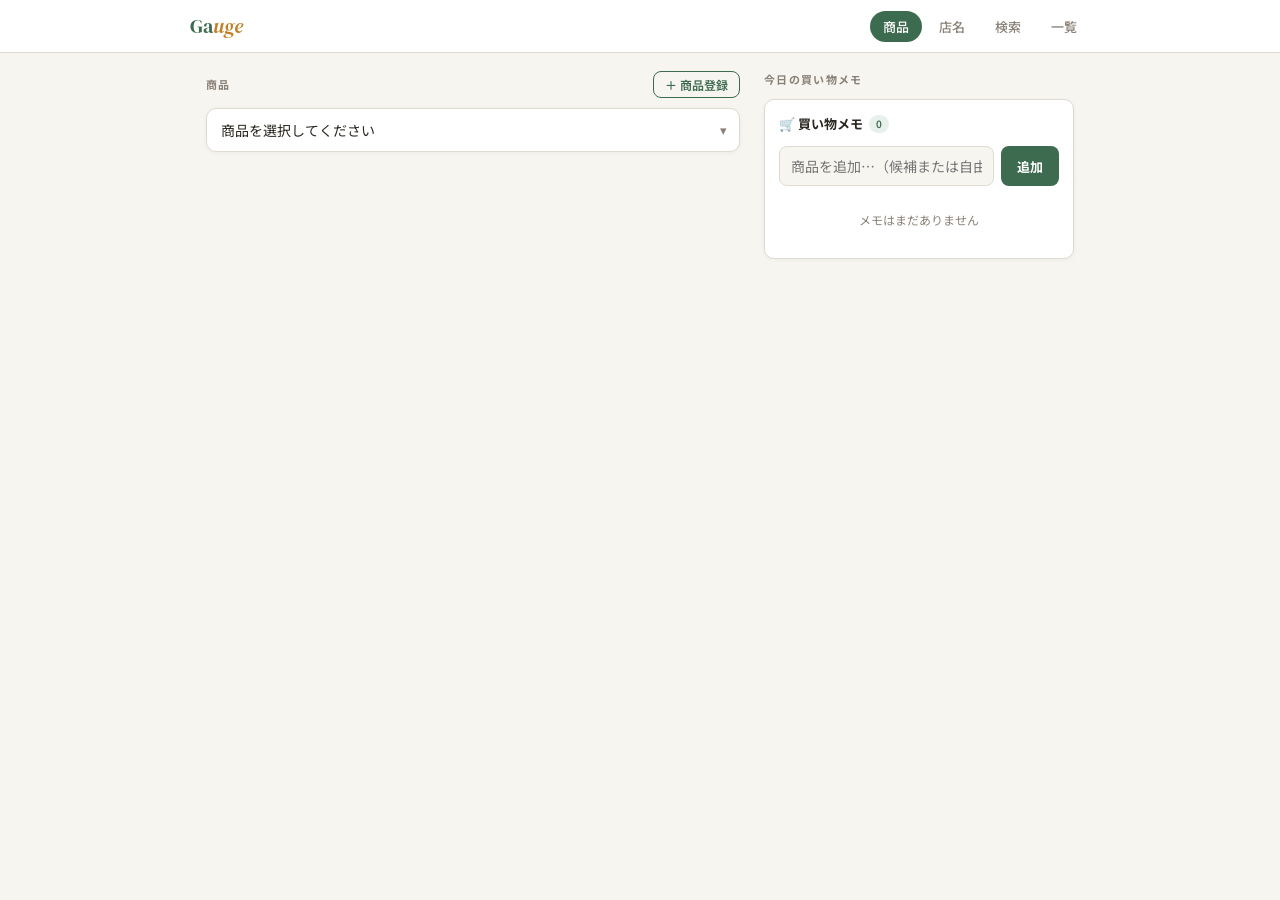
==== commit 6aa9de88: "Add files via upload" ====
--- a/index.html
+++ b/index.html
@@ -8,780 +8,177 @@
 <link href="https://fonts.googleapis.com/css2?family=Noto+Sans+JP:wght@300;400;500;700&family=DM+Serif+Display:ital@0;1&display=swap" rel="stylesheet">
 <style>
 :root {
-  --bg: #f7f5f0;
-  --surface: #ffffff;
-  --surface2: #f0ede6;
-  --border: #e0dbd0;
-  --text: #2a2620;
-  --text-muted: #8a8278;
-  --accent: #3d6b4f;
-  --accent-light: #e8f0eb;
-  --accent2: #c17f24;
-  --accent2-light: #fdf3e3;
-  --danger: #c04040;
-  --star-on: #e8a020;
-  --best: #3d6b4f;
-  --radius: 12px;
-  --shadow: 0 2px 12px rgba(42,38,32,0.08);
-  --shadow-sm: 0 1px 4px rgba(42,38,32,0.06);
-}
-
-* { box-sizing: border-box; margin: 0; padding: 0; }
-
-body {
-  font-family: 'Noto Sans JP', sans-serif;
-  background: var(--bg);
-  color: var(--text);
-  min-height: 100vh;
-  font-size: 14px;
-  line-height: 1.6;
-}
-
-/* ===== HEADER ===== */
-.app-header {
-  background: var(--surface);
-  border-bottom: 1px solid var(--border);
-  position: sticky;
-  top: 0;
-  z-index: 100;
-  padding: 0 16px;
-}
-.header-inner {
-  max-width: 900px;
-  margin: 0 auto;
-  display: flex;
-  align-items: center;
-  justify-content: space-between;
-  height: 52px;
-}
-.app-logo {
-  font-family: 'DM Serif Display', serif;
-  font-size: 20px;
-  color: var(--accent);
-  letter-spacing: 0.02em;
-}
-.app-logo span { color: var(--accent2); font-style: italic; }
-
-/* ===== NAV ===== */
-nav {
-  display: flex;
-  gap: 4px;
-}
-.nav-btn {
-  border: none;
-  background: none;
-  padding: 6px 14px;
-  border-radius: 20px;
-  font-family: 'Noto Sans JP', sans-serif;
-  font-size: 13px;
-  font-weight: 500;
-  color: var(--text-muted);
-  cursor: pointer;
-  transition: all 0.2s;
-  white-space: nowrap;
-}
-.nav-btn:hover { color: var(--accent); background: var(--accent-light); }
-.nav-btn.active {
-  background: var(--accent);
-  color: #fff;
-}
-
-/* ===== MAIN LAYOUT ===== */
-.main {
-  max-width: 900px;
-  margin: 0 auto;
-  padding: 20px 16px 80px;
-}
-
-/* ===== PAGE ===== */
-.page { display: none; }
-.page.active { display: block; }
-
-/* ===== SECTION TITLE ===== */
-.section-label {
-  font-size: 11px;
-  font-weight: 700;
-  letter-spacing: 0.12em;
-  text-transform: uppercase;
-  color: var(--text-muted);
-  margin-bottom: 10px;
-}
-
-/* ===== SELECT ===== */
-.select-wrap {
-  position: relative;
-  margin-bottom: 20px;
-}
-.select-wrap select {
-  width: 100%;
-  appearance: none;
-  background: var(--surface);
-  border: 1.5px solid var(--border);
-  border-radius: var(--radius);
-  padding: 12px 40px 12px 16px;
-  font-family: 'Noto Sans JP', sans-serif;
-  font-size: 14px;
-  color: var(--text);
-  cursor: pointer;
-  box-shadow: var(--shadow-sm);
-  transition: border-color 0.2s;
-}
-.select-wrap select:focus { outline: none; border-color: var(--accent); }
-.select-wrap::after {
-  content: '▾';
-  position: absolute;
-  right: 14px;
-  top: 50%;
-  transform: translateY(-50%);
-  pointer-events: none;
-  color: var(--text-muted);
-  font-size: 13px;
-}
-
-/* ===== PRODUCT GRID ===== */
-.products-grid {
-  display: grid;
-  grid-template-columns: 1fr;
-  gap: 7px;
-  margin-bottom: 20px;
-}
-@media (min-width: 600px) {
-  .products-grid { grid-template-columns: 1fr 1fr; }
-}
-
-/* ===== PRODUCT CARD ===== */
-.product-card {
-  background: var(--surface);
-  border: 1px solid var(--border);
-  border-radius: var(--radius);
-  padding: 7px 10px 7px 6px;
-  display: flex;
-  gap: 8px;
-  align-items: center;
-  box-shadow: var(--shadow-sm);
-  transition: box-shadow 0.2s, transform 0.15s;
-  position: relative;
-  cursor: pointer;
-}
-.product-card:hover { box-shadow: var(--shadow); transform: translateY(-1px); }
-.product-card:active { transform: translateY(0); }
-.product-card.best {
-  border-color: var(--accent);
-  background: linear-gradient(135deg, #fff 60%, var(--accent-light) 100%);
-}
-
-.star-btn {
-  background: none;
-  border: none;
-  font-size: 15px;
-  cursor: pointer;
-  padding: 0 2px;
-  line-height: 1;
-  color: #ccc;
-  transition: color 0.15s, transform 0.15s;
-  flex-shrink: 0;
-}
-.star-btn:hover { transform: scale(1.2); }
-.star-btn.starred { color: var(--star-on); }
-
-.card-body { flex: 1; min-width: 0; }
-
-.card-top {
-  display: flex;
-  align-items: flex-start;
-  justify-content: space-between;
-  gap: 6px;
-  margin-bottom: 2px;
-}
-
-.product-name {
-  font-size: 12px;
-  font-weight: 500;
-  color: var(--text);
-  line-height: 1.35;
-  word-break: break-all;
-  overflow: hidden;
-  display: -webkit-box;
-  -webkit-line-clamp: 2;
-  -webkit-box-orient: vertical;
-}
-
-.best-badge {
-  display: inline-flex;
-  align-items: center;
-  gap: 3px;
-  font-size: 10px;
-  font-weight: 700;
-  letter-spacing: 0.05em;
-  background: var(--accent);
-  color: #fff;
-  padding: 2px 7px;
-  border-radius: 10px;
-  white-space: nowrap;
-  flex-shrink: 0;
-}
-
-.store-name {
-  font-size: 11px;
-  color: var(--text-muted);
-  margin-bottom: 3px;
-}
-
-.price-row {
-  display: flex;
-  align-items: baseline;
-  gap: 6px;
-  flex-wrap: wrap;
-}
-
-.unit-price {
-  font-size: 15px;
-  font-weight: 700;
-  color: var(--accent);
-  letter-spacing: -0.02em;
-}
-.unit-price-unit { font-size: 11px; font-weight: 400; color: var(--text-muted); }
-
-.total-price {
-  font-size: 12px;
-  color: var(--text-muted);
-}
-
-.card-meta {
-  margin-top: 2px;
-  display: flex;
-  gap: 5px;
-  flex-wrap: wrap;
-  align-items: center;
-}
-
-.tag {
-  font-size: 10px;
-  padding: 1px 6px;
-  border-radius: 6px;
-  background: var(--surface2);
-  color: var(--text-muted);
-}
-
-.deal-tag {
-  font-size: 10px;
-  padding: 1px 6px;
-  border-radius: 6px;
-  background: var(--accent2-light);
-  color: var(--accent2);
-  font-weight: 600;
-}
-
-/* メモはカード上非表示→モーダルで確認 */
-.memo-text { display: none; }
-
-/* ===== DETAIL MODAL ===== */
-.modal-overlay {
-  display: none;
-  position: fixed;
-  inset: 0;
-  background: rgba(42,38,32,0.45);
-  z-index: 200;
-  align-items: flex-end;
-  justify-content: center;
-}
-.modal-overlay.open { display: flex; }
-
-.modal-sheet {
-  background: var(--surface);
-  border-radius: 20px 20px 0 0;
-  width: 100%;
-  max-width: 560px;
-  max-height: 90vh;
-  overflow-y: auto;
-  padding: 0 0 32px;
-  animation: slideUp 0.25s ease;
-}
-@keyframes slideUp {
-  from { transform: translateY(40px); opacity: 0; }
-  to   { transform: translateY(0);    opacity: 1; }
-}
-.modal-handle {
-  width: 36px; height: 4px;
-  background: var(--border);
-  border-radius: 2px;
-  margin: 12px auto 16px;
-}
-.modal-header {
-  padding: 0 20px 12px;
-  border-bottom: 1px solid var(--border);
-  display: flex;
-  align-items: center;
-  justify-content: space-between;
-}
-.modal-title { font-size: 15px; font-weight: 700; }
-.modal-close {
-  background: none; border: none;
-  font-size: 20px; color: var(--text-muted);
-  cursor: pointer; padding: 4px 8px;
-  border-radius: 6px;
-  transition: background 0.15s;
-}
-.modal-close:hover { background: var(--surface2); }
-.modal-body { padding: 16px 20px; }
-.modal-badge-row { display: flex; gap: 6px; margin-bottom: 12px; flex-wrap: wrap; }
-.modal-row {
-  display: flex;
-  align-items: baseline;
-  gap: 8px;
-  padding: 8px 0;
-  border-bottom: 1px solid var(--border);
-}
-.modal-row:last-child { border-bottom: none; }
-.modal-row-label {
-  font-size: 11px; font-weight: 700;
-  color: var(--text-muted);
-  letter-spacing: 0.06em;
-  width: 56px; flex-shrink: 0;
-}
-.modal-row-value { font-size: 14px; }
-.modal-unit-price-value { font-size: 22px; font-weight: 700; color: var(--accent); }
-.modal-actions {
-  padding: 16px 20px 0;
-  display: flex;
-  gap: 10px;
-}
-.btn-edit {
-  flex: 1;
-  background: var(--accent);
-  color: #fff;
-  border: none;
-  border-radius: 10px;
-  padding: 12px;
-  font-family: 'Noto Sans JP', sans-serif;
-  font-size: 14px; font-weight: 700;
-  cursor: pointer;
-  transition: opacity 0.2s;
-}
-.btn-edit:hover { opacity: 0.88; }
-.btn-delete {
-  background: none;
-  border: 1.5px solid var(--border);
-  border-radius: 10px;
-  padding: 12px 16px;
-  font-family: 'Noto Sans JP', sans-serif;
-  font-size: 13px;
-  color: var(--danger);
-  cursor: pointer;
-  transition: border-color 0.2s, background 0.2s;
-}
-.btn-delete:hover { border-color: var(--danger); background: #fff0f0; }
-
-/* ===== EDIT PANEL ===== */
-.edit-panel { display: none; padding: 0 20px; }
-.edit-panel.open { display: block; }
-.edit-field { margin-bottom: 12px; }
-.edit-label {
-  font-size: 11px; font-weight: 700;
-  color: var(--text-muted); letter-spacing: 0.06em;
-  margin-bottom: 4px; display: block;
-}
-.edit-input {
-  width: 100%;
-  border: 1.5px solid var(--border);
-  border-radius: 8px;
-  padding: 9px 12px;
-  font-family: 'Noto Sans JP', sans-serif;
-  font-size: 14px;
-  color: var(--text);
-  background: var(--bg);
-  transition: border-color 0.2s;
-}
-.edit-input:focus { outline: none; border-color: var(--accent); }
-.edit-input-row { display: flex; gap: 8px; }
-.edit-input-row .edit-input { flex: 1; }
-.edit-input-unit {
-  width: 64px;
-  border: 1.5px solid var(--border);
-  border-radius: 8px;
-  padding: 9px 10px;
-  font-family: 'Noto Sans JP', sans-serif;
-  font-size: 14px;
-  color: var(--text);
-  background: var(--bg);
-}
-.edit-btn-row { display: flex; gap: 8px; margin-top: 16px; }
-.btn-save {
-  flex: 1;
-  background: var(--accent);
-  color: #fff;
-  border: none;
-  border-radius: 10px;
-  padding: 11px;
-  font-family: 'Noto Sans JP', sans-serif;
-  font-size: 14px; font-weight: 700;
-  cursor: pointer;
-  transition: opacity 0.2s;
-}
-.btn-save:hover { opacity: 0.88; }
-.btn-cancel-edit {
-  background: none;
-  border: 1.5px solid var(--border);
-  border-radius: 10px;
-  padding: 11px 16px;
-  font-family: 'Noto Sans JP', sans-serif;
-  font-size: 13px;
-  color: var(--text-muted);
-  cursor: pointer;
-  transition: border-color 0.2s;
-}
-.btn-cancel-edit:hover { border-color: var(--accent); color: var(--accent); }
-
-/* ===== EMPTY STATE ===== */
-.empty-state {
-  text-align: center;
-  padding: 48px 16px;
-  color: var(--text-muted);
-}
-.empty-state .icon { font-size: 36px; margin-bottom: 10px; }
-.empty-state p { font-size: 14px; }
-
-/* ===== SHOPPING MEMO ===== */
-.memo-section {
-  background: var(--surface);
-  border: 1px solid var(--border);
-  border-radius: var(--radius);
-  padding: 16px;
-  box-shadow: var(--shadow-sm);
-}
-
-.memo-header {
-  display: flex;
-  align-items: center;
-  justify-content: space-between;
-  margin-bottom: 14px;
-}
-.memo-title {
-  font-size: 14px;
-  font-weight: 700;
-  display: flex;
-  align-items: center;
-  gap: 6px;
-}
-.memo-count {
-  font-size: 11px;
-  background: var(--accent-light);
-  color: var(--accent);
-  padding: 2px 8px;
-  border-radius: 10px;
-  font-weight: 600;
-}
-
-/* autocomplete wrap */
-.autocomplete-wrap {
-  position: relative;
-  margin-bottom: 12px;
-}
-.memo-input-row {
-  display: flex;
-  flex-direction: column;
-  gap: 8px;
-}
-@media (min-width: 480px) {
-  .memo-input-row {
-    flex-direction: row;
-  }
-}
-.memo-input {
-  flex: 1;
-  border: 1.5px solid var(--border);
-  border-radius: 8px;
-  padding: 10px 12px;
-  font-family: 'Noto Sans JP', sans-serif;
-  font-size: 14px;
-  background: var(--bg);
-  color: var(--text);
-  transition: border-color 0.2s;
-}
-.memo-input:focus { outline: none; border-color: var(--accent); }
-
-.add-btn {
-  background: var(--accent);
-  color: #fff;
-  border: none;
-  border-radius: 8px;
-  padding: 10px 16px;
-  font-family: 'Noto Sans JP', sans-serif;
-  font-size: 13px;
-  font-weight: 700;
-  cursor: pointer;
-  white-space: nowrap;
-  transition: opacity 0.2s;
-}
-.add-btn:hover { opacity: 0.88; }
-
-.suggestions {
-  position: absolute;
-  top: calc(100% + 4px);
-  left: 0;
-  right: 0;
-  background: var(--surface);
-  border: 1.5px solid var(--accent);
-  border-radius: 10px;
-  box-shadow: var(--shadow);
-  z-index: 50;
-  max-height: 220px;
-  overflow-y: auto;
-  display: none;
-}
-.suggestions.open { display: block; }
-
-.suggestion-item {
-  padding: 9px 14px;
-  cursor: pointer;
-  font-size: 13px;
-  border-bottom: 1px solid var(--border);
-  display: flex;
-  align-items: center;
-  justify-content: space-between;
-  transition: background 0.1s;
-}
-.suggestion-item:last-child { border-bottom: none; }
-.suggestion-item:hover { background: var(--accent-light); }
-.suggestion-item.new-item {
-  color: var(--accent2);
-  font-weight: 600;
-}
-.suggestion-store {
-  font-size: 11px;
-  color: var(--text-muted);
-}
-
-/* memo list */
-.memo-list {
-  display: flex;
-  flex-direction: column;
-  gap: 6px;
-}
-
-.memo-item {
-  display: flex;
-  align-items: center;
-  gap: 10px;
-  padding: 8px 10px;
-  border-radius: 8px;
-  background: var(--bg);
-  transition: opacity 0.2s;
-}
-.memo-item.checked { opacity: 0.5; }
-
-.memo-check {
-  width: 18px;
-  height: 18px;
-  accent-color: var(--accent);
-  cursor: pointer;
-  flex-shrink: 0;
-}
-
-.memo-item-text {
-  flex: 1;
-  font-size: 14px;
-}
-.memo-item.checked .memo-item-text {
-  text-decoration: line-through;
-  color: var(--text-muted);
-}
-
-.delete-btn {
-  background: none;
-  border: none;
-  cursor: pointer;
-  color: var(--text-muted);
-  font-size: 16px;
-  padding: 2px 4px;
-  border-radius: 4px;
-  transition: color 0.15s, background 0.15s;
-  line-height: 1;
-}
-.delete-btn:hover { color: var(--danger); background: #ffeaea; }
-
-
-
-/* ===== PC 2-COLUMN LAYOUT ===== */
-@media (min-width: 700px) {
-  .product-page-layout {
-    display: grid;
-    grid-template-columns: 1fr 320px;
-    gap: 24px;
-    align-items: start;
-  }
-  .memo-sticky { position: sticky; top: 72px; }
-}
-
-/* ===== STORE PAGE ===== */
-.store-product-list {
-  display: flex;
-  flex-direction: column;
-  gap: 8px;
-}
-
-.store-product-row {
-  background: var(--surface);
-  border: 1px solid var(--border);
-  border-radius: 10px;
-  padding: 12px 14px;
-  display: flex;
-  align-items: center;
-  gap: 12px;
-  box-shadow: var(--shadow-sm);
-}
-
-.store-product-info { flex: 1; min-width: 0; }
-.store-product-name { font-size: 13px; font-weight: 500; word-break: break-all; }
-.store-product-sub { font-size: 12px; color: var(--text-muted); margin-top: 2px; }
-
-.store-product-price {
-  text-align: right;
-  flex-shrink: 0;
-}
-.store-price-main { font-size: 16px; font-weight: 700; color: var(--accent); }
-.store-price-sub { font-size: 11px; color: var(--text-muted); }
-
-/* ===== SEARCH PAGE ===== */
-.search-input-wrap {
-  position: relative;
-  margin-bottom: 16px;
-}
-.search-icon {
-  position: absolute;
-  left: 14px;
-  top: 50%;
-  transform: translateY(-50%);
-  color: var(--text-muted);
-  font-size: 15px;
-  pointer-events: none;
-}
-.search-input {
-  width: 100%;
-  border: 1.5px solid var(--border);
-  border-radius: var(--radius);
-  padding: 12px 14px 12px 38px;
-  font-family: 'Noto Sans JP', sans-serif;
-  font-size: 14px;
-  background: var(--surface);
-  color: var(--text);
-  box-shadow: var(--shadow-sm);
-  transition: border-color 0.2s;
-}
-.search-input:focus { outline: none; border-color: var(--accent); }
-
-/* ===== ALL PRODUCTS PAGE ===== */
-.all-products-list {
-  display: flex;
-  flex-direction: column;
-  gap: 6px;
-}
-
-.all-product-row {
-  background: var(--surface);
-  border: 1px solid var(--border);
-  border-radius: 8px;
-  padding: 10px 14px;
-  display: flex;
-  align-items: center;
-  gap: 10px;
-  font-size: 13px;
-}
-.all-product-name { flex: 1; word-break: break-all; }
-.all-product-store { font-size: 12px; color: var(--text-muted); white-space: nowrap; }
-.all-product-price { font-size: 13px; font-weight: 600; color: var(--accent); white-space: nowrap; }
-
-/* ===== RESPONSIVE ===== */
-@media (max-width: 699px) {
-  .product-page-layout { display: block; }
-  .products-block { margin-bottom: 24px; }
-}
-
-/* === Scrollbar === */
-.suggestions::-webkit-scrollbar { width: 6px; }
-.suggestions::-webkit-scrollbar-track { background: transparent; }
-.suggestions::-webkit-scrollbar-thumb { background: var(--border); border-radius: 3px; }
-
-/* ===== カード内メモ追加ボタン ===== */
-.card-add-row {
-  margin-top: 5px;
-}
-.card-memo-btn {
-  background: none;
-  border: 1px solid var(--border);
-  border-radius: 6px;
-  padding: 3px 9px;
-  font-family: 'Noto Sans JP', sans-serif;
-  font-size: 11px;
-  color: var(--accent);
-  cursor: pointer;
-  transition: background 0.15s, border-color 0.15s;
-  white-space: nowrap;
-}
-.card-memo-btn:hover {
-  background: var(--accent-light);
-  border-color: var(--accent);
-}
-.card-memo-btn:active {
-  background: var(--accent);
-  color: #fff;
-}
-
-/* ===== 商品登録ボタン ===== */
-.add-product-btn {
-  background: none;
-  border: 1.5px solid var(--accent);
-  border-radius: 8px;
-  padding: 5px 12px;
-  font-family: 'Noto Sans JP', sans-serif;
-  font-size: 12px;
-  font-weight: 600;
-  color: var(--accent);
-  cursor: pointer;
-  transition: background 0.15s, color 0.15s;
-  white-space: nowrap;
-}
-.add-product-btn:hover {
-  background: var(--accent);
-  color: #fff;
-}
-
-/* ===== 商品登録モーダル ===== */
-.add-modal-overlay {
-  display: none;
-  position: fixed;
-  inset: 0;
-  background: rgba(42,38,32,0.45);
-  z-index: 300;
-  align-items: flex-end;
-  justify-content: center;
-}
-.add-modal-overlay.open { display: flex; }
-.add-modal-sheet {
-  background: var(--surface);
-  border-radius: 20px 20px 0 0;
-  width: 100%;
-  max-width: 560px;
-  max-height: 90vh;
-  overflow-y: auto;
-  padding: 0 0 32px;
-  animation: slideUp 0.25s ease;
-}
-.add-modal-handle {
-  width: 36px; height: 4px;
-  background: var(--border);
-  border-radius: 2px;
-  margin: 12px auto 16px;
-}
-.add-modal-header {
-  padding: 0 20px 12px;
-  border-bottom: 1px solid var(--border);
-  display: flex;
-  align-items: center;
-  justify-content: space-between;
-}
-.add-modal-body { padding: 16px 20px 0; }
-.add-btn-row { display: flex; gap: 8px; margin-top: 16px; }
+  --bg:#f7f5f0; --surface:#fff; --surface2:#f0ede6; --border:#e0dbd0;
+  --text:#2a2620; --text-sub:#5a564f; --text-muted:#8a8278;
+  --accent:#3d6b4f; --accent-light:#e8f0eb;
+  --accent2:#c17f24; --accent2-light:#fdf3e3;
+  --danger:#c04040; --star-on:#e8a020;
+  --radius:10px; --shadow:0 2px 12px rgba(42,38,32,.08); --shadow-sm:0 1px 4px rgba(42,38,32,.05);
+}
+*{box-sizing:border-box;margin:0;padding:0}
+body{font-family:'Noto Sans JP',sans-serif;background:var(--bg);color:var(--text);min-height:100vh;font-size:14px;line-height:1.6}
+
+/* HEADER */
+.app-header{background:var(--surface);border-bottom:1px solid var(--border);position:sticky;top:0;z-index:100;padding:0 16px}
+.header-inner{max-width:900px;margin:0 auto;display:flex;align-items:center;justify-content:space-between;height:52px}
+.app-logo{font-family:'DM Serif Display',serif;font-size:20px;color:var(--accent)}
+.app-logo span{color:var(--accent2);font-style:italic}
+nav{display:flex;gap:4px}
+.nav-btn{border:none;background:none;padding:6px 13px;border-radius:20px;font-family:'Noto Sans JP',sans-serif;font-size:13px;font-weight:500;color:var(--text-muted);cursor:pointer;transition:all .2s;white-space:nowrap}
+.nav-btn:hover{color:var(--accent);background:var(--accent-light)}
+.nav-btn.active{background:var(--accent);color:#fff}
+
+/* LAYOUT */
+.main{max-width:900px;margin:0 auto;padding:18px 16px 80px}
+.page{display:none}.page.active{display:block}
+.page-head{display:flex;align-items:center;justify-content:space-between;margin-bottom:10px}
+.section-label{font-size:11px;font-weight:700;letter-spacing:.12em;text-transform:uppercase;color:var(--text-muted)}
+
+/* SELECT */
+.select-wrap{position:relative;margin-bottom:14px}
+.select-wrap select{width:100%;appearance:none;background:var(--surface);border:1.5px solid var(--border);border-radius:var(--radius);padding:11px 38px 11px 14px;font-family:'Noto Sans JP',sans-serif;font-size:14px;color:var(--text);cursor:pointer;box-shadow:var(--shadow-sm);transition:border-color .2s}
+.select-wrap select:focus{outline:none;border-color:var(--accent)}
+.select-wrap::after{content:'▾';position:absolute;right:13px;top:50%;transform:translateY(-50%);pointer-events:none;color:var(--text-muted);font-size:13px}
+
+/* === 全ページ共通アイテム行 === */
+.item-list{display:flex;flex-direction:column;gap:6px;margin-bottom:20px}
+.item-row{background:var(--surface);border:1px solid var(--border);border-radius:var(--radius);padding:10px 10px 10px 10px;display:flex;align-items:center;gap:8px;box-shadow:var(--shadow-sm);cursor:pointer;transition:box-shadow .18s,transform .12s;position:relative}
+.item-row:hover{box-shadow:var(--shadow);transform:translateY(-1px)}
+.item-row:active{transform:translateY(0);opacity:.9}
+.item-row.best-row{border-color:var(--accent)}
+
+/* 星 */
+.star-btn{background:none;border:none;font-size:15px;cursor:pointer;padding:2px;line-height:1;color:#ccc;transition:color .15s,transform .15s;flex-shrink:0}
+.star-btn:hover{transform:scale(1.2)}
+.star-btn.on{color:var(--star-on)}
+
+/* 商品情報 */
+.item-info{flex:1;min-width:0}
+.item-name{font-size:13px;font-weight:500;color:var(--text);line-height:1.35;overflow:hidden;display:-webkit-box;-webkit-line-clamp:2;-webkit-box-orient:vertical;word-break:break-all}
+.item-sub{font-size:11px;color:var(--text-muted);margin-top:1px;display:flex;align-items:center;gap:6px;flex-wrap:wrap}
+.item-badges{margin-top:2px;display:flex;gap:4px;flex-wrap:wrap}
+
+/* 価格ブロック（右） */
+.item-price-block{text-align:right;flex-shrink:0;display:flex;flex-direction:column;align-items:flex-end;gap:1px}
+.item-price-main{font-size:16px;font-weight:700;color:var(--text);letter-spacing:-.01em}
+.item-price-sub{font-size:11px;color:var(--text-muted)}
+
+/* バッジ */
+.best-badge{font-size:10px;font-weight:700;background:var(--accent);color:#fff;padding:1px 6px;border-radius:6px;white-space:nowrap}
+.deal-badge{font-size:10px;font-weight:600;background:var(--accent2-light);color:var(--accent2);padding:1px 6px;border-radius:6px;white-space:nowrap}
+.cat-badge{font-size:10px;background:var(--surface2);color:var(--text-muted);padding:1px 6px;border-radius:6px}
+
+/* メモ追加ボタン */
+.memo-add-btn{background:none;border:1px solid var(--border);border-radius:5px;padding:2px 7px;font-family:'Noto Sans JP',sans-serif;font-size:10px;color:var(--accent);cursor:pointer;flex-shrink:0;transition:background .15s,border-color .15s;white-space:nowrap}
+.memo-add-btn:hover{background:var(--accent-light);border-color:var(--accent)}
+.memo-add-btn:active{background:var(--accent);color:#fff}
+
+/* 矢印 */
+.item-arrow{font-size:13px;color:var(--border);flex-shrink:0}
+
+/* カテゴリ区切り */
+.cat-divider{font-size:10px;font-weight:700;letter-spacing:.1em;text-transform:uppercase;color:var(--text-muted);padding:10px 0 4px;border-bottom:1px solid var(--border);margin-bottom:2px}
+
+/* EMPTY */
+.empty-state{text-align:center;padding:48px 16px;color:var(--text-muted)}
+.empty-state .icon{font-size:30px;margin-bottom:8px}
+.empty-state p{font-size:13px}
+
+/* === 商品ページ 2カラム === */
+@media(min-width:700px){
+  .product-page-layout{display:grid;grid-template-columns:1fr 310px;gap:24px;align-items:start}
+  .memo-sticky{position:sticky;top:70px}
+}
+@media(max-width:699px){
+  .product-page-layout{display:block}
+  .products-block{margin-bottom:24px}
+}
+
+/* 登録ボタン */
+.add-product-btn{background:none;border:1.5px solid var(--accent);border-radius:8px;padding:4px 11px;font-family:'Noto Sans JP',sans-serif;font-size:12px;font-weight:600;color:var(--accent);cursor:pointer;transition:background .15s,color .15s;white-space:nowrap}
+.add-product-btn:hover{background:var(--accent);color:#fff}
+
+/* === 買い物メモ === */
+.memo-section{background:var(--surface);border:1px solid var(--border);border-radius:var(--radius);padding:14px;box-shadow:var(--shadow-sm)}
+.memo-header{display:flex;align-items:center;justify-content:space-between;margin-bottom:12px}
+.memo-title{font-size:13px;font-weight:700;display:flex;align-items:center;gap:6px}
+.memo-count{font-size:10px;background:var(--accent-light);color:var(--accent);padding:1px 7px;border-radius:10px;font-weight:600}
+.autocomplete-wrap{position:relative;margin-bottom:10px}
+.memo-input-row{display:flex;flex-direction:column;gap:7px}
+@media(min-width:480px){.memo-input-row{flex-direction:row}}
+.memo-input{flex:1;border:1.5px solid var(--border);border-radius:8px;padding:9px 11px;font-family:'Noto Sans JP',sans-serif;font-size:14px;background:var(--bg);color:var(--text);transition:border-color .2s}
+.memo-input:focus{outline:none;border-color:var(--accent)}
+.add-btn{background:var(--accent);color:#fff;border:none;border-radius:8px;padding:9px 16px;font-family:'Noto Sans JP',sans-serif;font-size:13px;font-weight:700;cursor:pointer;white-space:nowrap;transition:opacity .2s}
+.add-btn:hover{opacity:.88}
+.suggestions{position:absolute;top:calc(100% + 4px);left:0;right:0;background:var(--surface);border:1.5px solid var(--accent);border-radius:10px;box-shadow:var(--shadow);z-index:50;max-height:200px;overflow-y:auto;display:none}
+.suggestions.open{display:block}
+.suggestion-item{padding:8px 13px;cursor:pointer;font-size:13px;border-bottom:1px solid var(--border);display:flex;align-items:center;justify-content:space-between;transition:background .1s}
+.suggestion-item:last-child{border-bottom:none}
+.suggestion-item:hover{background:var(--accent-light)}
+.suggestion-item.new-item{color:var(--accent2);font-weight:600}
+.suggestion-store{font-size:11px;color:var(--text-muted)}
+.memo-list{display:flex;flex-direction:column;gap:5px}
+.memo-item{display:flex;align-items:center;gap:9px;padding:7px 9px;border-radius:7px;background:var(--bg);transition:opacity .2s}
+.memo-item.checked{opacity:.45}
+.memo-check{width:17px;height:17px;accent-color:var(--accent);cursor:pointer;flex-shrink:0}
+.memo-item-text{flex:1;font-size:13px}
+.memo-item.checked .memo-item-text{text-decoration:line-through;color:var(--text-muted)}
+.delete-btn{background:none;border:none;cursor:pointer;color:var(--text-muted);font-size:14px;padding:2px 4px;border-radius:4px;transition:color .15s,background .15s;line-height:1}
+.delete-btn:hover{color:var(--danger);background:#ffeaea}
+.suggestions::-webkit-scrollbar{width:5px}
+.suggestions::-webkit-scrollbar-thumb{background:var(--border);border-radius:3px}
+
+/* 検索 */
+.search-wrap{position:relative;margin-bottom:14px}
+.search-icon{position:absolute;left:13px;top:50%;transform:translateY(-50%);color:var(--text-muted);font-size:14px;pointer-events:none}
+.search-input{width:100%;border:1.5px solid var(--border);border-radius:var(--radius);padding:11px 13px 11px 36px;font-family:'Noto Sans JP',sans-serif;font-size:14px;background:var(--surface);color:var(--text);box-shadow:var(--shadow-sm);transition:border-color .2s}
+.search-input:focus{outline:none;border-color:var(--accent)}
+
+/* === MODAL === */
+.modal-overlay{display:none;position:fixed;inset:0;background:rgba(42,38,32,.45);z-index:200;align-items:flex-end;justify-content:center}
+.modal-overlay.open{display:flex}
+.modal-sheet{background:var(--surface);border-radius:20px 20px 0 0;width:100%;max-width:560px;max-height:88vh;overflow-y:auto;padding:0 0 32px;animation:slideUp .22s ease}
+@keyframes slideUp{from{transform:translateY(36px);opacity:0}to{transform:translateY(0);opacity:1}}
+.modal-handle{width:34px;height:4px;background:var(--border);border-radius:2px;margin:11px auto 14px}
+.modal-header{padding:0 18px 11px;border-bottom:1px solid var(--border);display:flex;align-items:center;justify-content:space-between}
+.modal-title{font-size:14px;font-weight:700}
+.modal-close{background:none;border:none;font-size:18px;color:var(--text-muted);cursor:pointer;padding:4px 7px;border-radius:6px;transition:background .15s}
+.modal-close:hover{background:var(--surface2)}
+.modal-body{padding:14px 18px}
+.modal-badge-row{display:flex;gap:5px;margin-bottom:12px;flex-wrap:wrap}
+/* 詳細グリッド */
+.modal-detail-grid{display:grid;grid-template-columns:auto 1fr;gap:0;margin-bottom:4px}
+.mdg-label{font-size:11px;font-weight:700;color:var(--text-muted);letter-spacing:.06em;padding:7px 14px 7px 0;border-bottom:1px solid var(--border);white-space:nowrap}
+.mdg-value{font-size:14px;padding:7px 0;border-bottom:1px solid var(--border)}
+.mdg-price{font-size:20px;font-weight:700;color:var(--text)}
+.modal-actions{padding:14px 18px 0;display:flex;gap:9px}
+.btn-edit{flex:1;background:var(--accent);color:#fff;border:none;border-radius:10px;padding:11px;font-family:'Noto Sans JP',sans-serif;font-size:13px;font-weight:700;cursor:pointer;transition:opacity .2s}
+.btn-edit:hover{opacity:.88}
+.btn-delete{background:none;border:1.5px solid var(--border);border-radius:10px;padding:11px 14px;font-family:'Noto Sans JP',sans-serif;font-size:12px;color:var(--danger);cursor:pointer;transition:border-color .2s,background .2s}
+.btn-delete:hover{border-color:var(--danger);background:#fff0f0}
+/* 編集 */
+.edit-panel{display:none;padding:0 18px}
+.edit-panel.open{display:block}
+.edit-field{margin-bottom:11px}
+.edit-label{font-size:11px;font-weight:700;color:var(--text-muted);letter-spacing:.06em;margin-bottom:4px;display:block}
+.edit-input{width:100%;border:1.5px solid var(--border);border-radius:8px;padding:8px 11px;font-family:'Noto Sans JP',sans-serif;font-size:14px;color:var(--text);background:var(--bg);transition:border-color .2s}
+.edit-input:focus{outline:none;border-color:var(--accent)}
+.edit-input-row{display:flex;gap:7px}
+.edit-input-row .edit-input{flex:1}
+.edit-input-unit{width:60px;border:1.5px solid var(--border);border-radius:8px;padding:8px 9px;font-family:'Noto Sans JP',sans-serif;font-size:14px;color:var(--text);background:var(--bg)}
+.edit-btn-row{display:flex;gap:7px;margin-top:14px}
+.btn-save{flex:1;background:var(--accent);color:#fff;border:none;border-radius:10px;padding:10px;font-family:'Noto Sans JP',sans-serif;font-size:13px;font-weight:700;cursor:pointer;transition:opacity .2s}
+.btn-save:hover{opacity:.88}
+.btn-cancel-edit{background:none;border:1.5px solid var(--border);border-radius:10px;padding:10px 14px;font-family:'Noto Sans JP',sans-serif;font-size:12px;color:var(--text-muted);cursor:pointer;transition:border-color .2s}
+.btn-cancel-edit:hover{border-color:var(--accent);color:var(--accent)}
+/* 登録モーダル */
+.add-modal-overlay{display:none;position:fixed;inset:0;background:rgba(42,38,32,.45);z-index:300;align-items:flex-end;justify-content:center}
+.add-modal-overlay.open{display:flex}
+.add-modal-sheet{background:var(--surface);border-radius:20px 20px 0 0;width:100%;max-width:560px;max-height:88vh;overflow-y:auto;padding:0 0 32px;animation:slideUp .22s ease}
+.add-modal-handle{width:34px;height:4px;background:var(--border);border-radius:2px;margin:11px auto 14px}
+.add-modal-header{padding:0 18px 11px;border-bottom:1px solid var(--border);display:flex;align-items:center;justify-content:space-between}
+.add-modal-body{padding:14px 18px 0}
+.add-btn-row{display:flex;gap:7px;margin-top:14px}
 </style>
 </head>
 <body>
@@ -800,147 +197,100 @@
 
 <main class="main">
 
-  <!-- ===== 商品ページ ===== -->
+  <!-- 商品ページ -->
   <div class="page active" id="page-products">
     <div class="product-page-layout">
-
-      <!-- 左: 商品比較 -->
       <div class="products-block">
-        <div style="display:flex;align-items:center;justify-content:space-between;margin-bottom:10px;">
-          <div class="section-label" style="margin-bottom:0">商品</div>
+        <div class="page-head">
+          <div class="section-label">商品</div>
           <button class="add-product-btn" onclick="openAddModal()">＋ 商品登録</button>
         </div>
         <div class="select-wrap">
-          <select id="product-select" onchange="showProductComparison()">
+          <select id="product-select" onchange="renderProductComparison()">
             <option value="">商品を選択してください</option>
           </select>
         </div>
         <div id="product-comparison"></div>
       </div>
-
-      <!-- 右: 買い物メモ -->
       <div class="memo-sticky">
-        <div class="section-label">今日の買い物メモ</div>
+        <div class="section-label" style="margin-bottom:10px">今日の買い物メモ</div>
         <div class="memo-section">
           <div class="memo-header">
             <div class="memo-title">🛒 買い物メモ <span class="memo-count" id="memo-count">0</span></div>
           </div>
-
-          <!-- 統合入力欄 -->
           <div class="autocomplete-wrap">
             <div class="memo-input-row">
-              <input
-                type="text"
-                class="memo-input"
-                id="memo-input"
-                placeholder="商品を追加…（候補から選ぶか直接入力）"
+              <input type="text" class="memo-input" id="memo-input"
+                placeholder="商品を追加…（候補または自由入力）"
                 autocomplete="off"
-                oninput="onMemoInput()"
-                onfocus="onMemoFocus()"
-                onkeydown="onMemoKeydown(event)"
-              >
+                oninput="onMemoInput()" onfocus="onMemoFocus()" onkeydown="onMemoKeydown(event)">
               <button class="add-btn" onclick="addMemoFromInput()">追加</button>
             </div>
             <div class="suggestions" id="suggestions"></div>
           </div>
-
-          <!-- メモリスト -->
           <div class="memo-list" id="memo-list"></div>
-
         </div>
       </div>
-
     </div>
   </div>
 
-  <!-- ===== 店名ページ ===== -->
+  <!-- 店名ページ -->
   <div class="page" id="page-stores">
-    <div class="section-label">店名</div>
+    <div class="section-label" style="margin-bottom:10px">店名</div>
     <div class="select-wrap">
-      <select id="store-select" onchange="showStoreProducts()">
+      <select id="store-select" onchange="renderStoreProducts()">
         <option value="">店名を選択してください</option>
       </select>
     </div>
     <div id="store-products"></div>
   </div>
 
-  <!-- ===== 検索ページ ===== -->
+  <!-- 検索ページ -->
   <div class="page" id="page-search">
-    <div class="section-label">検索</div>
-    <div class="search-input-wrap">
+    <div class="section-label" style="margin-bottom:10px">検索</div>
+    <div class="search-wrap">
       <span class="search-icon">🔍</span>
-      <input type="text" class="search-input" placeholder="商品名・店名・メモで検索…" oninput="runSearch(this.value)">
+      <input type="text" class="search-input" placeholder="商品名・店名・カテゴリ・メモで検索…" oninput="renderSearch(this.value)">
     </div>
     <div id="search-results"></div>
   </div>
 
-  <!-- ===== 商品一覧ページ ===== -->
+  <!-- 一覧ページ -->
   <div class="page" id="page-all">
-    <div class="section-label">商品一覧</div>
-    <div class="all-products-list" id="all-products-list"></div>
+    <div class="section-label" style="margin-bottom:10px">商品一覧</div>
+    <div id="all-products"></div>
   </div>
 
 </main>
 
-<!-- ===== DETAIL / EDIT MODAL ===== -->
-<div class="modal-overlay" id="modal-overlay" onclick="onOverlayClick(event)">
-  <div class="modal-sheet" id="modal-sheet">
+<!-- 詳細/編集モーダル -->
+<div class="modal-overlay" id="modal-overlay" onclick="if(event.target===this)closeModal()">
+  <div class="modal-sheet">
     <div class="modal-handle"></div>
-
-    <!-- 詳細表示 -->
     <div id="modal-detail">
       <div class="modal-header">
-        <div class="modal-title" id="modal-product-name"></div>
+        <div class="modal-title" id="modal-name"></div>
         <button class="modal-close" onclick="closeModal()">✕</button>
       </div>
       <div class="modal-body">
         <div class="modal-badge-row" id="modal-badges"></div>
-        <div class="modal-row">
-          <span class="modal-row-label">単価</span>
-          <span class="modal-unit-price-value" id="modal-unit-price"></span>
-        </div>
-        <div class="modal-row">
-          <span class="modal-row-label">店名</span>
-          <span class="modal-row-value" id="modal-store"></span>
-        </div>
-        <div class="modal-row">
-          <span class="modal-row-label">価格</span>
-          <span class="modal-row-value" id="modal-price"></span>
-        </div>
-        <div class="modal-row">
-          <span class="modal-row-label">量</span>
-          <span class="modal-row-value" id="modal-amount"></span>
-        </div>
-        <div class="modal-row" id="modal-memo-row">
-          <span class="modal-row-label">メモ</span>
-          <span class="modal-row-value" id="modal-memo"></span>
-        </div>
+        <div class="modal-detail-grid" id="modal-grid"></div>
       </div>
       <div class="modal-actions">
         <button class="btn-edit" onclick="openEditPanel()">✏️ 編集</button>
         <button class="btn-delete" onclick="deleteItem()">削除</button>
       </div>
     </div>
-
-    <!-- 編集パネル -->
     <div class="edit-panel" id="edit-panel">
       <div class="modal-header" style="margin-bottom:0">
         <div class="modal-title">編集</div>
         <button class="modal-close" onclick="closeModal()">✕</button>
       </div>
-      <div style="height:14px"></div>
-      <div class="edit-field">
-        <label class="edit-label">商品名</label>
-        <input type="text" class="edit-input" id="edit-name">
-      </div>
-      <div class="edit-field">
-        <label class="edit-label">店名</label>
-        <input type="text" class="edit-input" id="edit-store">
-      </div>
-      <div class="edit-field">
-        <label class="edit-label">価格（円）</label>
-        <input type="number" class="edit-input" id="edit-price">
-      </div>
+      <div style="height:12px"></div>
+      <div class="edit-field"><label class="edit-label">商品名</label><input type="text" class="edit-input" id="edit-name"></div>
+      <div class="edit-field"><label class="edit-label">カテゴリ</label><input type="text" class="edit-input" id="edit-cat"></div>
+      <div class="edit-field"><label class="edit-label">店名</label><input type="text" class="edit-input" id="edit-store"></div>
+      <div class="edit-field"><label class="edit-label">価格（円）</label><input type="number" class="edit-input" id="edit-price"></div>
       <div class="edit-field">
         <label class="edit-label">量・単位</label>
         <div class="edit-input-row">
@@ -948,10 +298,7 @@
           <input type="text" class="edit-input-unit" id="edit-unit" placeholder="g">
         </div>
       </div>
-      <div class="edit-field">
-        <label class="edit-label">メモ</label>
-        <input type="text" class="edit-input" id="edit-memo" placeholder="任意">
-      </div>
+      <div class="edit-field"><label class="edit-label">メモ</label><input type="text" class="edit-input" id="edit-memo" placeholder="任意"></div>
       <div class="edit-btn-row">
         <button class="btn-save" onclick="saveEdit()">✔ 更新</button>
         <button class="btn-cancel-edit" onclick="cancelEdit()">キャンセル</button>
@@ -961,7 +308,7 @@
   </div>
 </div>
 
-<!-- ===== 商品登録モーダル ===== -->
+<!-- 商品登録モーダル -->
 <div class="add-modal-overlay" id="add-modal-overlay" onclick="if(event.target===this)closeAddModal()">
   <div class="add-modal-sheet">
     <div class="add-modal-handle"></div>
@@ -970,24 +317,10 @@
       <button class="modal-close" onclick="closeAddModal()">✕</button>
     </div>
     <div class="add-modal-body">
-      <div class="edit-field">
-        <label class="edit-label">商品名 <span style="color:var(--danger)">*</span></label>
-        <input type="text" class="edit-input" id="add-name" placeholder="例: 国産木綿豆腐">
-      </div>
-      <div class="edit-field">
-        <label class="edit-label">カテゴリ <span style="color:var(--danger)">*</span></label>
-        <input type="text" class="edit-input" id="add-cat" placeholder="例: 豆腐" list="cat-list">
-        <datalist id="cat-list"></datalist>
-      </div>
-      <div class="edit-field">
-        <label class="edit-label">店名 <span style="color:var(--danger)">*</span></label>
-        <input type="text" class="edit-input" id="add-store" placeholder="例: マックスバリュ" list="store-list">
-        <datalist id="store-list"></datalist>
-      </div>
-      <div class="edit-field">
-        <label class="edit-label">価格（円） <span style="color:var(--danger)">*</span></label>
-        <input type="number" class="edit-input" id="add-price" placeholder="例: 88">
-      </div>
+      <div class="edit-field"><label class="edit-label">商品名 <span style="color:var(--danger)">*</span></label><input type="text" class="edit-input" id="add-name" placeholder="例: 国産木綿豆腐"></div>
+      <div class="edit-field"><label class="edit-label">カテゴリ <span style="color:var(--danger)">*</span></label><input type="text" class="edit-input" id="add-cat" placeholder="例: 豆腐" list="cat-list"><datalist id="cat-list"></datalist></div>
+      <div class="edit-field"><label class="edit-label">店名 <span style="color:var(--danger)">*</span></label><input type="text" class="edit-input" id="add-store" placeholder="例: マックスバリュ" list="store-list"><datalist id="store-list"></datalist></div>
+      <div class="edit-field"><label class="edit-label">価格（円） <span style="color:var(--danger)">*</span></label><input type="number" class="edit-input" id="add-price" placeholder="例: 88"></div>
       <div class="edit-field">
         <label class="edit-label">量・単位</label>
         <div class="edit-input-row">
@@ -995,10 +328,7 @@
           <input type="text" class="edit-input-unit" id="add-unit" placeholder="g">
         </div>
       </div>
-      <div class="edit-field">
-        <label class="edit-label">メモ</label>
-        <input type="text" class="edit-input" id="add-memo" placeholder="任意">
-      </div>
+      <div class="edit-field"><label class="edit-label">メモ</label><input type="text" class="edit-input" id="add-memo" placeholder="任意"></div>
       <div class="add-btn-row">
         <button class="btn-save" onclick="saveNewProduct()">✔ 登録</button>
         <button class="btn-cancel-edit" onclick="closeAddModal()">キャンセル</button>
@@ -1010,586 +340,411 @@
 
 <script>
 // =====================
-// DATA
+// DATA（Excelから最新 + favorite列反映）
 // =====================
 const rawData = [
-  {name:"野菜セット",store:"セブン",cat:"カット野菜",price:127,amount:260,unit:"g",memo:"少し量が多い"},
-  {name:"ニラもやし炒め",store:"ファミマ",cat:"カット野菜",price:116,amount:225,unit:"g",memo:"ポイントがたまる"},
-  {name:"国産木綿豆腐",store:"セブン",cat:"豆腐",price:149,amount:450,unit:"g",memo:""},
-  {name:"カナダorアメリカ産 木綿豆腐",store:"マックスバリュ",cat:"豆腐",price:88,amount:450,unit:"g",memo:""},
-  {name:"カナダorアメリカ産 木綿豆腐",store:"ファミマ",cat:"豆腐",price:128,amount:450,unit:"g",memo:""},
-  {name:"卵",store:"マックスバリュ",cat:"卵",price:258,amount:10,unit:"個",memo:""},
-  {name:"そば",store:"マックスバリュ",cat:"そば",price:246,amount:400,unit:"g",memo:""},
-  {name:"そば",store:"ファミマ",cat:"そば",price:248,amount:300,unit:"g",memo:""},
-  {name:"玄米 新潟県産こしいぶき 2kg 令和7年産",store:"Amazon",cat:"米",price:1609,amount:2000,unit:"g",memo:""},
-  {name:"パールライス 秋田県産 玄米 あきたこまち 2kg",store:"Amazon",cat:"米",price:1757,amount:2000,unit:"g",memo:""},
-  {name:"パールライス 新潟県産 玄米 コシヒカリ 2kg",store:"Amazon",cat:"米",price:1891,amount:2000,unit:"g",memo:""},
-  {name:"ミツハシ 【玄米】 美食玄米 900g",store:"Amazon",cat:"米",price:1300,amount:900,unit:"g",memo:""},
-  {name:"もち",store:"マックスバリュ",cat:"米",price:645,amount:700,unit:"g",memo:""},
-  {name:"素焼きミックスナッツ",store:"ファミマ",cat:"ナッツ",price:398,amount:70,unit:"g",memo:""},
-  {name:"ナチュラルナッツ 個包装 7袋",store:"スギ薬局",cat:"ナッツ",price:429,amount:70,unit:"g",memo:""},
-  {name:"すりごま",store:"スギ薬局",cat:"ごま",price:127,amount:55,unit:"g",memo:""},
-  {name:"あおさ",store:"スギ薬局",cat:"海藻類",price:127,amount:8,unit:"g",memo:""},
-  {name:"ママー パスタキッチン カルボナーラ",store:"マックスバリュ",cat:"パスタソース",price:158,amount:1,unit:"袋",memo:"湯せん"},
-  {name:"コロッケ（小）2個",store:"マックスバリュ",cat:"惣菜",price:128,amount:2,unit:"個",memo:""},
-  {name:"牛乳と卵のエクレア",store:"マックスバリュ",cat:"チルド菓子",price:88,amount:55,unit:"g",memo:""},
-  {name:"シュークリーム",store:"スギ薬局",cat:"チルド菓子",price:105,amount:1,unit:"個",memo:""},
-  {name:"ネスカフェ ゴールドブレンド カフェインレス(40杯分) 瓶",store:"Amazon",cat:"カフェインレスコーヒー",price:1219,amount:80,unit:"g",memo:""},
-  {name:"ネスカフェ ゴールドブレンド カフェインレス(40杯分) 瓶",store:"スギ薬局",cat:"カフェインレスコーヒー",price:1382,amount:80,unit:"g",memo:""},
-  {name:"ネスレ ふわラテ 香るミルクティー 26P",store:"Amazon",cat:"スティック飲料",price:519,amount:26,unit:"本",memo:""},
-  {name:"ネスレ ふわラテ 香るミルクティー 26P",store:"スギ薬局",cat:"スティック飲料",price:537,amount:26,unit:"本",memo:""},
-  {name:"ネスレ ふわラテ ミルクココア 20P",store:"マックスバリュ",cat:"スティック飲料",price:516,amount:20,unit:"本",memo:""},
-  {name:"ネスレ ふわラテ ミルクココア 20P",store:"スギ薬局",cat:"スティック飲料",price:537,amount:20,unit:"本",memo:""},
-  {name:"ネスカフェ ふわラテ ほっこりカフェインレス 20P",store:"スギ薬局",cat:"スティック飲料",price:537,amount:20,unit:"本",memo:""},
-  {name:"七味唐辛子",store:"Can★Do",cat:"調味料",price:108,amount:15,unit:"g",memo:""},
-  {name:"七味唐辛子",store:"スギ薬局",cat:"調味料",price:159,amount:15,unit:"g",memo:""},
-  {name:"マカダミアチョコ",store:"コクミン薬局",cat:"お菓子",price:257,amount:9,unit:"個",memo:""},
-  {name:"マカダミアチョコ",store:"マックスバリュ",cat:"お菓子",price:300,amount:9,unit:"個",memo:""},
-  {name:"カインズ UVスプレー SPF50+ 250g",store:"カインズ",cat:"日焼け止め",price:980,amount:250,unit:"g",memo:"手で塗らなくていい"},
-  {name:"SKIN AQUA トーンアップ 日焼け止め ラベンダー SPF50+",store:"Amazon",cat:"日焼け止め",price:600,amount:80,unit:"ml",memo:"香りがいい"},
-  {name:"セザンヌ 皮脂テカリ防止下地 ライトブルー",store:"Amazon",cat:"日焼け止め",price:660,amount:30,unit:"ml",memo:""},
-  {name:"UZU アイオープニングライナー ブラウンブラック",store:"Amazon",cat:"アイライナー",price:1100,amount:1,unit:"本",memo:"出にくい時がある"},
-  {name:"KATE スーパーシャープライナーEX4.0 BK-1 セット",store:"マツキヨ",cat:"アイライナー",price:1430,amount:1,unit:"本",memo:"細く書きやすい"},
-  {name:"KATE スーパーシャープライナーEX4.0 BK-1",store:"Amazon",cat:"アイライナー",price:1430,amount:1,unit:"本",memo:"インクが出すぎるときがある"},
-  {name:"セザンヌ グロウコートマスカラ 01 シアーブラック",store:"Amazon",cat:"マスカラ",price:660,amount:1,unit:"本",memo:""},
-  {name:"MAYBELLINE マスカラ ラッシュニスタ N 01 ブラック",store:"Amazon",cat:"マスカラ",price:1370,amount:1,unit:"本",memo:""},
-  {name:"Milk Touch マスカラ ブラック お湯落ち",store:"Amazon",cat:"マスカラ",price:1628,amount:1,unit:"本",memo:"下睫毛にとても良い。少しダマになりやすい。"},
-  {name:"rom&nd HAN ALL BROW CARA 02 マイルドウッディー",store:"Amazon",cat:"眉マスカラ",price:1210,amount:1,unit:"本",memo:""},
-  {name:"ヴァセリン アドバンスドリペア ボディローション 600ml",store:"Amazon",cat:"ボディローション",price:1339,amount:600,unit:"ml",memo:""},
-  {name:"Dr.Scholl 靴専用 瞬間消臭×抗菌 48時間消臭効果",store:"Amazon",cat:"靴スプレー",price:745,amount:150,unit:"ml",memo:""},
-  {name:"ナプキン 16個入り",store:"スギ薬局",cat:"生理用品",price:437,amount:16,unit:"個",memo:""},
-  {name:"ナプキン 16個入り",store:"マツキヨ",cat:"生理用品",price:570,amount:16,unit:"個",memo:""},
-  {name:"ヘアカット・ヘアカラー・白髪染め",store:"little×RINNE",cat:"美容",price:7900,amount:1,unit:"回",memo:""},
-  {name:"フット ネイルケア フットバス＋角質除去＋保湿",store:"リッシュ トロワ",cat:"美容",price:2200,amount:1,unit:"回",memo:""},
+  {fav:true, name:"野菜セット",store:"セブン",cat:"カット野菜",price:127,amount:260,unit:"g",memo:"少し量が多い"},
+  {fav:false,name:"ニラもやし炒め",store:"ファミマ",cat:"カット野菜",price:116,amount:225,unit:"g",memo:"ポイントがたまる"},
+  {fav:false,name:"まいたけ",store:"マックスバリュ",cat:"きのこ",price:82,amount:1,unit:"個",memo:""},
+  {fav:true, name:"北海道産ゆきほまれ 絹豆腐",store:"マックスバリュ",cat:"豆腐",price:117,amount:450,unit:"g",memo:""},
+  {fav:false,name:"国産木綿豆腐",store:"セブン",cat:"豆腐",price:149,amount:450,unit:"g",memo:""},
+  {fav:false,name:"カナダorアメリカ産 木綿豆腐",store:"マックスバリュ",cat:"豆腐",price:88,amount:450,unit:"g",memo:""},
+  {fav:false,name:"カナダorアメリカ産 木綿豆腐",store:"ファミマ",cat:"豆腐",price:128,amount:450,unit:"g",memo:""},
+  {fav:false,name:"卵",store:"マックスバリュ",cat:"卵",price:258,amount:10,unit:"個",memo:""},
+  {fav:false,name:"チェダースライスチーズ 12枚",store:"マックスバリュ",cat:"チーズ",price:279,amount:12,unit:"個",memo:""},
+  {fav:false,name:"小岩井 生乳100%ヨーグルト",store:"マックスバリュ",cat:"ヨーグルト",price:300,amount:400,unit:"g",memo:""},
+  {fav:false,name:"ママー 早ゆでスパ1.6mm",store:"マックスバリュ",cat:"パスタ",price:322,amount:500,unit:"g",memo:""},
+  {fav:true, name:"そば",store:"マックスバリュ",cat:"そば",price:246,amount:400,unit:"g",memo:""},
+  {fav:false,name:"そば",store:"ファミマ",cat:"そば",price:248,amount:300,unit:"g",memo:""},
+  {fav:false,name:"麵上手 名古屋風きしめん 2袋",store:"マックスバリュ",cat:"きしめん",price:192,amount:2,unit:"個",memo:""},
+  {fav:true, name:"玄米 新潟県産こしいぶき 2kg 令和7年産",store:"Amazon",cat:"米",price:1609,amount:2000,unit:"g",memo:""},
+  {fav:false,name:"パールライス 秋田県産 玄米 あきたこまち 2kg",store:"Amazon",cat:"米",price:1757,amount:2000,unit:"g",memo:""},
+  {fav:false,name:"パールライス 新潟県産 玄米 コシヒカリ 2kg",store:"Amazon",cat:"米",price:1891,amount:2000,unit:"g",memo:""},
+  {fav:false,name:"ミツハシ 【玄米】 美食玄米 900g",store:"Amazon",cat:"米",price:1300,amount:900,unit:"g",memo:""},
+  {fav:true, name:"もち",store:"マックスバリュ",cat:"米",price:645,amount:700,unit:"g",memo:""},
+  {fav:true, name:"素焼きミックスナッツ",store:"ファミマ",cat:"ナッツ",price:398,amount:70,unit:"g",memo:""},
+  {fav:false,name:"ナチュラルナッツ 個包装 7袋",store:"スギ薬局",cat:"ナッツ",price:429,amount:70,unit:"g",memo:""},
+  {fav:false,name:"すりごま",store:"スギ薬局",cat:"ごま",price:127,amount:55,unit:"g",memo:""},
+  {fav:true, name:"あおさ",store:"スギ薬局",cat:"海藻類",price:127,amount:8,unit:"g",memo:""},
+  {fav:false,name:"三重県産あおさのり",store:"マックスバリュ",cat:"海藻類",price:429,amount:15,unit:"g",memo:""},
+  {fav:false,name:"ママー パスタキッチン カルボナーラ",store:"マックスバリュ",cat:"パスタソース",price:158,amount:1,unit:"袋",memo:"湯せん"},
+  {fav:false,name:"コロッケ（小）2個",store:"マックスバリュ",cat:"惣菜",price:128,amount:2,unit:"個",memo:""},
+  {fav:false,name:"牛乳と卵のエクレア",store:"マックスバリュ",cat:"チルド菓子",price:88,amount:55,unit:"g",memo:""},
+  {fav:false,name:"シュークリーム",store:"スギ薬局",cat:"チルド菓子",price:105,amount:1,unit:"個",memo:""},
+  {fav:true, name:"ネスカフェ ゴールドブレンド カフェインレス(40杯分) 瓶",store:"Amazon",cat:"カフェインレスコーヒー",price:1219,amount:80,unit:"g",memo:""},
+  {fav:false,name:"ネスカフェ ゴールドブレンド カフェインレス(40杯分) 瓶",store:"スギ薬局",cat:"カフェインレスコーヒー",price:1382,amount:80,unit:"g",memo:""},
+  {fav:true, name:"ネスレ ふわラテ 香るミルクティー 26P",store:"Amazon",cat:"スティック飲料",price:519,amount:26,unit:"本",memo:""},
+  {fav:false,name:"ネスレ ふわラテ 香るミルクティー 26P",store:"スギ薬局",cat:"スティック飲料",price:537,amount:26,unit:"本",memo:""},
+  {fav:true, name:"ネスレ ふわラテ ミルクココア 20P",store:"マックスバリュ",cat:"スティック飲料",price:516,amount:20,unit:"本",memo:""},
+  {fav:false,name:"ネスレ ふわラテ ミルクココア 20P",store:"スギ薬局",cat:"スティック飲料",price:537,amount:20,unit:"本",memo:""},
+  {fav:true, name:"ネスカフェ ふわラテ ほっこりカフェインレス 20P",store:"スギ薬局",cat:"スティック飲料",price:537,amount:20,unit:"本",memo:""},
+  {fav:true, name:"七味唐辛子",store:"Can★Do",cat:"調味料",price:108,amount:15,unit:"g",memo:""},
+  {fav:false,name:"七味唐辛子",store:"スギ薬局",cat:"調味料",price:159,amount:15,unit:"g",memo:""},
+  {fav:false,name:"ココナッツサブレ",store:"マックスバリュ",cat:"お菓子",price:149,amount:16,unit:"個",memo:""},
+  {fav:true, name:"マカダミアチョコ",store:"コクミン薬局",cat:"お菓子",price:257,amount:9,unit:"個",memo:""},
+  {fav:false,name:"マカダミアチョコ",store:"マックスバリュ",cat:"お菓子",price:300,amount:9,unit:"個",memo:""},
+  {fav:false,name:"厚切りポテトピザ",store:"マックスバリュ",cat:"ポテトチップス",price:117,amount:60,unit:"g",memo:""},
+  {fav:false,name:"カインズ UVスプレー SPF50+ PA++++ 250g",store:"カインズ",cat:"日焼け止め",price:980,amount:250,unit:"g",memo:"手で塗らなくていい"},
+  {fav:true, name:"SKIN AQUA トーンアップ 日焼け止め ラベンダー SPF50+",store:"Amazon",cat:"日焼け止め",price:600,amount:80,unit:"ml",memo:"香りがいい"},
+  {fav:false,name:"セザンヌ 皮脂テカリ防止下地 ライトブルー",store:"Amazon",cat:"日焼け止め",price:660,amount:30,unit:"ml",memo:""},
+  {fav:false,name:"UZU アイオープニングライナー ブラウンブラック",store:"Amazon",cat:"アイライナー",price:1100,amount:1,unit:"本",memo:"出にくい時がある"},
+  {fav:true, name:"KATE スーパーシャープライナーEX4.0 BK-1 セット",store:"マツキヨ",cat:"アイライナー",price:1430,amount:1,unit:"本",memo:"細く書きやすい"},
+  {fav:false,name:"KATE スーパーシャープライナーEX4.0 BK-1",store:"Amazon",cat:"アイライナー",price:1430,amount:1,unit:"本",memo:"インクが出すぎるときがある"},
+  {fav:false,name:"セザンヌ グロウコートマスカラ 01 シアーブラック",store:"Amazon",cat:"マスカラ",price:660,amount:1,unit:"本",memo:""},
+  {fav:false,name:"MAYBELLINE マスカラ ラッシュニスタ N 01 ブラック",store:"Amazon",cat:"マスカラ",price:1370,amount:1,unit:"本",memo:""},
+  {fav:false,name:"Milk Touch マスカラ ブラック お湯落ち",store:"Amazon",cat:"マスカラ",price:1628,amount:1,unit:"本",memo:"下睫毛にとても良い。少しダマになりやすい。"},
+  {fav:false,name:"rom&nd HAN ALL BROW CARA 02 マイルドウッディー",store:"Amazon",cat:"眉マスカラ",price:1210,amount:1,unit:"本",memo:""},
+  {fav:false,name:"ヴァセリン アドバンスドリペア ボディローション 600ml",store:"Amazon",cat:"ボディローション",price:1339,amount:600,unit:"ml",memo:""},
+  {fav:false,name:"ヴァセリン アドバンスドリペア ボディローション 400ml",store:"Amazon",cat:"ボディローション",price:918,amount:400,unit:"ml",memo:""},
+  {fav:false,name:"Dr.Scholl 靴専用 瞬間消臭×抗菌 48時間消臭効果",store:"Amazon",cat:"靴スプレー",price:745,amount:150,unit:"ml",memo:""},
+  {fav:true, name:"ナプキン 16個入り",store:"スギ薬局",cat:"生理用品",price:437,amount:16,unit:"個",memo:""},
+  {fav:false,name:"ナプキン 16個入り",store:"マツキヨ",cat:"生理用品",price:570,amount:16,unit:"個",memo:""},
+  {fav:false,name:"ヘアカット・ヘアカラー・白髪染め",store:"little×RINNE",cat:"美容",price:7900,amount:1,unit:"回",memo:""},
+  {fav:false,name:"フット ネイルケア フットバス＋角質除去＋保湿",store:"リッシュ トロワ",cat:"美容",price:2200,amount:1,unit:"回",memo:""},
 ];
 
-// 単価計算
-function calcUnitPrice(item) {
-  if (!item.amount || item.amount === 0) return null;
-  const unit = item.unit;
-  if (['g','ml'].includes(unit)) return item.price / item.amount;
-  if (unit === '個' || unit === '本' || unit === '袋' || unit === '回') return item.price / item.amount;
-  return item.price / item.amount;
-}
-
-rawData.forEach(d => {
-  d.unitPrice = calcUnitPrice(d);
-  d.starred = false;
-});
-
-// カテゴリ一覧
-const categories = [...new Set(rawData.map(d => d.cat))];
-// 店名一覧
-const stores = [...new Set(rawData.map(d => d.store))].sort();
-
-// =====================
-// PAGE NAVIGATION
-// =====================
-function showPage(name) {
-  document.querySelectorAll('.page').forEach(p => p.classList.remove('active'));
-  document.querySelectorAll('.nav-btn').forEach(b => b.classList.remove('active'));
-  document.getElementById('page-' + name).classList.add('active');
-  const btns = document.querySelectorAll('.nav-btn');
-  const map = {products:0, stores:1, search:2, all:3};
-  btns[map[name]].classList.add('active');
-  if (name === 'all') renderAllProducts();
-  if (name === 'stores') initStores();
-}
-
-// =====================
-// PRODUCT PAGE
-// =====================
-function initProductSelect() {
-  const sel = document.getElementById('product-select');
-  categories.forEach(cat => {
-    const opt = document.createElement('option');
-    opt.value = cat;
-    opt.textContent = cat;
-    sel.appendChild(opt);
+// =====================
+// HELPERS
+// =====================
+function calcUnitPrice(d){
+  if(!d.amount||d.amount===0)return null;
+  return d.price/d.amount;
+}
+rawData.forEach(d=>{d.unitPrice=calcUnitPrice(d);});
+
+function fmtUP(d){
+  const up=d.unitPrice;
+  if(!up)return null;
+  if(['g','ml'].includes(d.unit))return(up*100).toFixed(1)+'円/100'+d.unit;
+  return up.toFixed(1)+'円/'+d.unit;
+}
+function fmtAmt(d){return d.amount+d.unit;}
+function esc(s){return s.replace(/'/g,"\\'");}
+
+// =====================
+// ★ お気に入り共通（同一商品名+店名をすべて同期）
+// =====================
+function toggleFavByKey(name,store){
+  const items=rawData.filter(x=>x.name===name&&x.store===store);
+  if(!items.length)return;
+  const newVal=!items[0].fav;
+  items.forEach(x=>{x.fav=newVal;});
+  refreshCurrentPage();
+}
+
+function refreshCurrentPage(){
+  const id=document.querySelector('.page.active').id;
+  if(id==='page-products')  renderProductComparison();
+  if(id==='page-stores')    renderStoreProducts();
+  if(id==='page-all')       renderAllProducts();
+  // 検索は自動再描画しない（入力状態を保持）
+}
+
+// =====================
+// 全ページ共通カード HTML ビルダー
+// =====================
+function buildRow(d, mode, minUP, maxUP){
+  const isBest=d.unitPrice!==null&&d.unitPrice===minUP&&minUP!==maxUP;
+  const dealPct=(isBest&&maxUP)?Math.round((1-minUP/maxUP)*100):0;
+  const up=fmtUP(d);
+
+  let badges='';
+  if(isBest)  badges+=`<span class="best-badge">✦ 最安</span>`;
+  if(dealPct>0) badges+=`<span class="deal-badge">▼${dealPct}%</span>`;
+
+  // サブ行：店名 + 単価（補助）
+  let sub=`<span>${d.store}</span>`;
+  if(up) sub+=`<span>${up}</span>`;
+  if(d.memo) sub+=`<span style="color:var(--accent2)">📝</span>`;
+
+  // メモ追加ボタン（商品ページのみ）
+  const memoBtn=mode==='product'
+    ?`<button class="memo-add-btn" onclick="event.stopPropagation();addMemoItem('${esc(d.name)}')" title="買い物メモへ追加">＋</button>`
+    :'';
+
+  return `<div class="item-row${isBest?' best-row':''}" onclick="openModal('${esc(d.name)}','${esc(d.store)}')">
+    <button class="star-btn${d.fav?' on':''}" onclick="event.stopPropagation();toggleFavByKey('${esc(d.name)}','${esc(d.store)}')" title="お気に入り">${d.fav?'★':'☆'}</button>
+    <div class="item-info">
+      <div class="item-name">${d.name}</div>
+      <div class="item-sub">${sub}</div>
+      ${badges?`<div class="item-badges">${badges}</div>`:''}
+    </div>
+    <div class="item-price-block">
+      <div class="item-price-main">${d.price}<span style="font-size:11px;font-weight:400;color:var(--text-muted)">円</span></div>
+      <div class="item-price-sub">${fmtAmt(d)}</div>
+    </div>
+    ${memoBtn}
+    <span class="item-arrow">›</span>
+  </div>`;
+}
+
+function getMinMax(cat){
+  const items=rawData.filter(x=>x.cat===cat&&x.unitPrice!==null);
+  if(!items.length)return{minUP:null,maxUP:null};
+  return{minUP:Math.min(...items.map(x=>x.unitPrice)),maxUP:Math.max(...items.map(x=>x.unitPrice))};
+}
+
+// =====================
+// 商品ページ
+// =====================
+function initProductSelect(){
+  const sel=document.getElementById('product-select');
+  [...new Set(rawData.map(d=>d.cat))].forEach(c=>{
+    const o=document.createElement('option');o.value=c;o.textContent=c;sel.appendChild(o);
   });
 }
 
-function formatUnitPrice(item) {
-  const up = item.unitPrice;
-  if (!up) return '—';
-  const unit = item.unit;
-  if (['g','ml'].includes(unit)) return (up * 100).toFixed(1) + '円/100' + unit;
-  return up.toFixed(0) + '円/' + unit;
-}
-
-function showProductComparison() {
-  const cat = document.getElementById('product-select').value;
-  const container = document.getElementById('product-comparison');
-
-  if (!cat) {
-    container.innerHTML = '';
-    return;
-  }
-
-  const items = rawData.filter(d => d.cat === cat);
-  if (!items.length) {
-    container.innerHTML = '<div class="empty-state"><div class="icon">📭</div><p>該当商品がありません</p></div>';
-    return;
-  }
-
-  // 有効な単価がある商品だけで最安を判定
-  const withUP = items.filter(d => d.unitPrice !== null);
-  const minUP = withUP.length ? Math.min(...withUP.map(d => d.unitPrice)) : null;
-
-  const sorted = [...items].sort((a, b) => {
-    if (a.unitPrice === null) return 1;
-    if (b.unitPrice === null) return -1;
-    return a.unitPrice - b.unitPrice;
+function renderProductComparison(){
+  const cat=document.getElementById('product-select').value;
+  const el=document.getElementById('product-comparison');
+  if(!cat){el.innerHTML='';return;}
+  const items=rawData.filter(d=>d.cat===cat);
+  if(!items.length){el.innerHTML='<div class="empty-state"><div class="icon">📭</div><p>該当商品なし</p></div>';return;}
+  const{minUP,maxUP}=getMinMax(cat);
+  const sorted=[...items].sort((a,b)=>{
+    if(a.unitPrice===null)return 1;if(b.unitPrice===null)return -1;return a.unitPrice-b.unitPrice;
   });
-
-  container.innerHTML = '<div class="products-grid">' +
-    sorted.map(item => {
-      const isBest = item.unitPrice !== null && item.unitPrice === minUP && withUP.length > 1;
-      const dealPct = (isBest && withUP.length > 1)
-        ? Math.round((1 - minUP / Math.max(...withUP.map(d => d.unitPrice))) * 100)
-        : 0;
-
-      return `<div class="product-card${isBest ? ' best' : ''}" onclick="openModal('${item.name.replace(/'/g,"\\'")}','${item.store.replace(/'/g,"\\'")}')">
-        <button class="star-btn${item.starred ? ' starred' : ''}" onclick="event.stopPropagation();toggleStar(this,'${item.name.replace(/'/g,"\\'")}','${item.store.replace(/'/g,"\\'")}');" title="お気に入り">${item.starred ? '★' : '☆'}</button>
-        <div class="card-body">
-          <div class="card-top">
-            <div class="product-name">${item.name}</div>
-            ${isBest ? '<span class="best-badge">✦ 最安</span>' : ''}
-          </div>
-          <div class="store-name">🏪 ${item.store}</div>
-          <div class="price-row">
-            <span class="unit-price">${item.unitPrice !== null ? (item.unit === 'g' || item.unit === 'ml' ? (item.unitPrice*100).toFixed(1) : item.unitPrice.toFixed(1)) : '—'}</span>
-            <span class="unit-price-unit">${item.unitPrice !== null ? '円/100' + (item.unit === 'g' || item.unit === 'ml' ? item.unit : '→ ' + item.price + '円') : ''}</span>
-          </div>
-          <div class="card-meta">
-            <span class="tag">${item.price}円 / ${item.amount}${item.unit}</span>
-            ${isBest && dealPct > 0 ? `<span class="deal-tag">▼ ${dealPct}% お得</span>` : ''}
-            ${item.memo ? '<span class="tag" style="color:var(--accent2)">📝</span>' : ''}
-          </div>
-          <div class="card-add-row">
-            <button class="card-memo-btn" onclick="event.stopPropagation();addMemoItem('${item.name.replace(/'/g,"\\'")}')">＋ メモへ追加</button>
-          </div>
-        </div>
-        <span style="font-size:14px;color:var(--border);flex-shrink:0;padding-left:2px;">›</span>
-      </div>`;
-    }).join('') + '</div>';
-}
-
-function toggleStar(btn, name, store) {
-  const item = rawData.find(d => d.name === name && d.store === store);
-  if (!item) return;
-  item.starred = !item.starred;
-  btn.classList.toggle('starred');
-  btn.textContent = item.starred ? '★' : '☆';
-}
-
-// =====================
-// SHOPPING MEMO
-// =====================
-let memoItems = [];
-let selectedSuggestionIndex = -1;
-
-function initMemoAutocomplete() {
-  // 全商品名（ユニーク）を候補に
-}
-
-function getAllProductNames() {
-  const seen = new Set();
-  return rawData.filter(d => {
-    if (seen.has(d.name)) return false;
-    seen.add(d.name);
-    return true;
+  el.innerHTML=`<div class="item-list">${sorted.map(d=>buildRow(d,'product',minUP,maxUP)).join('')}</div>`;
+}
+
+// =====================
+// 店名ページ
+// =====================
+function initStoreSelect(){
+  const sel=document.getElementById('store-select');
+  if(sel.options.length>1)return;
+  [...new Set(rawData.map(d=>d.store))].sort().forEach(s=>{
+    const o=document.createElement('option');o.value=s;o.textContent=s;sel.appendChild(o);
   });
 }
 
-function onMemoInput() {
-  const val = document.getElementById('memo-input').value.trim();
-  showSuggestions(val);
-}
-
-function onMemoFocus() {
-  const val = document.getElementById('memo-input').value.trim();
-  showSuggestions(val);
-}
-
-function showSuggestions(query) {
-  const box = document.getElementById('suggestions');
-  const all = getAllProductNames();
-
-  let filtered;
-  if (!query) {
-    filtered = all.slice(0, 20);
-  } else {
-    filtered = all.filter(d => d.name.includes(query) || d.cat.includes(query));
-  }
-
-  let html = '';
-  filtered.forEach((d, i) => {
-    html += `<div class="suggestion-item" data-name="${d.name}" onclick="selectSuggestion('${d.name.replace(/'/g,"\\'")}')">
-      <span>${d.name}</span>
-      <span class="suggestion-store">${d.store} / ${d.cat}</span>
-    </div>`;
+function renderStoreProducts(){
+  const store=document.getElementById('store-select').value;
+  const el=document.getElementById('store-products');
+  if(!store){el.innerHTML='';return;}
+  const items=rawData.filter(d=>d.store===store).sort((a,b)=>a.cat.localeCompare(b.cat,'ja')||a.price-b.price);
+  if(!items.length){el.innerHTML='<div class="empty-state"><div class="icon">📭</div><p>商品なし</p></div>';return;}
+  let html='<div class="item-list">',lastCat=null;
+  items.forEach(d=>{
+    if(d.cat!==lastCat){html+=`<div class="cat-divider">${d.cat}</div>`;lastCat=d.cat;}
+    const{minUP,maxUP}=getMinMax(d.cat);
+    html+=buildRow(d,'other',minUP,maxUP);
   });
-
-  if (query && !filtered.find(d => d.name === query)) {
-    html += `<div class="suggestion-item new-item" onclick="selectSuggestion('${query.replace(/'/g,"\\'")}')">
-      ＋ 「${query}」を追加
-    </div>`;
-  }
-
-  box.innerHTML = html;
-  box.classList.toggle('open', html.length > 0);
-  selectedSuggestionIndex = -1;
-}
-
-function selectSuggestion(name) {
-  document.getElementById('memo-input').value = name;
-  closeSuggestions();
+  el.innerHTML=html+'</div>';
+}
+
+// =====================
+// 検索ページ
+// =====================
+function renderSearch(query){
+  const el=document.getElementById('search-results');
+  const q=query.trim().toLowerCase();
+  if(!q){el.innerHTML='';return;}
+  const results=rawData.filter(d=>
+    d.name.toLowerCase().includes(q)||d.store.toLowerCase().includes(q)||
+    d.cat.toLowerCase().includes(q)||(d.memo&&d.memo.toLowerCase().includes(q))
+  ).sort((a,b)=>a.cat.localeCompare(b.cat,'ja')||a.price-b.price);
+  if(!results.length){el.innerHTML=`<div class="empty-state"><div class="icon">🔍</div><p>「${query}」は見つかりません</p></div>`;return;}
+  let html='<div class="item-list">',lastCat=null;
+  results.forEach(d=>{
+    if(d.cat!==lastCat){html+=`<div class="cat-divider">${d.cat}</div>`;lastCat=d.cat;}
+    const{minUP,maxUP}=getMinMax(d.cat);
+    html+=buildRow(d,'other',minUP,maxUP);
+  });
+  el.innerHTML=html+'</div>';
+}
+
+// =====================
+// 一覧ページ
+// =====================
+function renderAllProducts(){
+  const el=document.getElementById('all-products');
+  const sorted=[...rawData].sort((a,b)=>a.cat.localeCompare(b.cat,'ja')||a.price-b.price);
+  let html='<div class="item-list">',lastCat=null;
+  sorted.forEach(d=>{
+    if(d.cat!==lastCat){html+=`<div class="cat-divider">${d.cat}</div>`;lastCat=d.cat;}
+    const{minUP,maxUP}=getMinMax(d.cat);
+    html+=buildRow(d,'other',minUP,maxUP);
+  });
+  el.innerHTML=html+'</div>';
+}
+
+// =====================
+// ページ切替
+// =====================
+function showPage(name){
+  document.querySelectorAll('.page').forEach(p=>p.classList.remove('active'));
+  document.querySelectorAll('.nav-btn').forEach(b=>b.classList.remove('active'));
+  document.getElementById('page-'+name).classList.add('active');
+  document.querySelectorAll('.nav-btn')[{products:0,stores:1,search:2,all:3}[name]].classList.add('active');
+  if(name==='stores')initStoreSelect();
+  if(name==='all')renderAllProducts();
+}
+
+// =====================
+// 詳細モーダル
+// =====================
+let modalItem=null;
+
+function openModal(name,store){
+  const d=rawData.find(x=>x.name===name&&x.store===store);
+  if(!d)return;
+  modalItem=d;
+  document.getElementById('modal-name').textContent=d.name;
+
+  const{minUP}=getMinMax(d.cat);
+  const catCnt=rawData.filter(x=>x.cat===d.cat&&x.unitPrice!==null).length;
+  const isBest=d.unitPrice!==null&&d.unitPrice===minUP&&catCnt>1;
+
+  let badges=`<span class="cat-badge">${d.cat}</span>`;
+  if(isBest)badges+=' <span class="best-badge">✦ 最安</span>';
+  if(d.fav) badges+=` <span style="font-size:13px;color:var(--star-on)">★</span>`;
+  document.getElementById('modal-badges').innerHTML=badges;
+
+  const up=fmtUP(d);
+  let grid=`
+    <span class="mdg-label">販売価格</span><span class="mdg-value"><span class="mdg-price">${d.price}</span> <span style="font-size:13px;color:var(--text-muted)">円</span></span>
+    <span class="mdg-label">量</span><span class="mdg-value">${fmtAmt(d)}</span>
+    <span class="mdg-label">単価</span><span class="mdg-value">${up||'—'}</span>
+    <span class="mdg-label">店名</span><span class="mdg-value">${d.store}</span>`;
+  if(d.memo)grid+=`<span class="mdg-label">メモ</span><span class="mdg-value">${d.memo}</span>`;
+  document.getElementById('modal-grid').innerHTML=grid;
+
+  document.getElementById('modal-detail').style.display='';
+  document.getElementById('edit-panel').classList.remove('open');
+  document.getElementById('modal-overlay').classList.add('open');
+  document.body.style.overflow='hidden';
+}
+
+function closeModal(){
+  document.getElementById('modal-overlay').classList.remove('open');
+  document.body.style.overflow='';modalItem=null;
+}
+function openEditPanel(){
+  if(!modalItem)return;
+  document.getElementById('edit-name').value=modalItem.name;
+  document.getElementById('edit-cat').value=modalItem.cat;
+  document.getElementById('edit-store').value=modalItem.store;
+  document.getElementById('edit-price').value=modalItem.price;
+  document.getElementById('edit-amount').value=modalItem.amount;
+  document.getElementById('edit-unit').value=modalItem.unit;
+  document.getElementById('edit-memo').value=modalItem.memo||'';
+  document.getElementById('modal-detail').style.display='none';
+  document.getElementById('edit-panel').classList.add('open');
+}
+function cancelEdit(){
+  document.getElementById('modal-detail').style.display='';
+  document.getElementById('edit-panel').classList.remove('open');
+}
+function saveEdit(){
+  if(!modalItem)return;
+  modalItem.name  =document.getElementById('edit-name').value.trim()||modalItem.name;
+  modalItem.cat   =document.getElementById('edit-cat').value.trim()||modalItem.cat;
+  modalItem.store =document.getElementById('edit-store').value.trim()||modalItem.store;
+  modalItem.price =parseFloat(document.getElementById('edit-price').value)||modalItem.price;
+  modalItem.amount=parseFloat(document.getElementById('edit-amount').value)||modalItem.amount;
+  modalItem.unit  =document.getElementById('edit-unit').value.trim()||modalItem.unit;
+  modalItem.memo  =document.getElementById('edit-memo').value.trim();
+  modalItem.unitPrice=calcUnitPrice(modalItem);
+  closeModal();refreshCurrentPage();
+}
+function deleteItem(){
+  if(!modalItem)return;
+  if(!confirm(`「${modalItem.name}」（${modalItem.store}）を削除しますか？`))return;
+  rawData.splice(rawData.indexOf(modalItem),1);
+  closeModal();refreshCurrentPage();
+}
+
+// =====================
+// 商品登録
+// =====================
+function openAddModal(){
+  document.getElementById('cat-list').innerHTML=[...new Set(rawData.map(d=>d.cat))].map(c=>`<option value="${c}">`).join('');
+  document.getElementById('store-list').innerHTML=[...new Set(rawData.map(d=>d.store))].map(s=>`<option value="${s}">`).join('');
+  ['add-name','add-cat','add-store','add-price','add-amount','add-memo'].forEach(id=>document.getElementById(id).value='');
+  document.getElementById('add-unit').value='g';
+  document.getElementById('add-modal-overlay').classList.add('open');
+  document.body.style.overflow='hidden';
+}
+function closeAddModal(){
+  document.getElementById('add-modal-overlay').classList.remove('open');
+  document.body.style.overflow='';
+}
+function saveNewProduct(){
+  const name=document.getElementById('add-name').value.trim();
+  const cat=document.getElementById('add-cat').value.trim();
+  const store=document.getElementById('add-store').value.trim();
+  const price=parseFloat(document.getElementById('add-price').value);
+  if(!name||!cat||!store||isNaN(price)){alert('商品名・カテゴリ・店名・価格は必須です');return;}
+  const amount=parseFloat(document.getElementById('add-amount').value)||1;
+  const unit=document.getElementById('add-unit').value.trim()||'g';
+  const memo=document.getElementById('add-memo').value.trim();
+  const nd={fav:false,name,store,cat,price,amount,unit,memo,unitPrice:null};
+  nd.unitPrice=calcUnitPrice(nd);rawData.push(nd);
+  const sel=document.getElementById('product-select');
+  if(![...sel.options].find(o=>o.value===cat)){const o=document.createElement('option');o.value=cat;o.textContent=cat;sel.appendChild(o);}
+  closeAddModal();
+  document.getElementById('product-select').value=cat;
+  renderProductComparison();
+}
+
+// =====================
+// 買い物メモ
+// =====================
+let memoItems=[],suggIdx=-1;
+
+function getUniqProducts(){
+  const seen=new Set();
+  return rawData.filter(d=>{if(seen.has(d.name))return false;seen.add(d.name);return true;});
+}
+function onMemoInput(){showSugs(document.getElementById('memo-input').value.trim());}
+function onMemoFocus(){showSugs(document.getElementById('memo-input').value.trim());}
+function showSugs(q){
+  const box=document.getElementById('suggestions');
+  const all=getUniqProducts();
+  const fil=q?all.filter(d=>d.name.includes(q)||d.cat.includes(q)):all.slice(0,20);
+  let html=fil.map(d=>`<div class="suggestion-item" onclick="selSug('${esc(d.name)}')"><span>${d.name}</span><span class="suggestion-store">${d.store}/${d.cat}</span></div>`).join('');
+  if(q&&!fil.find(d=>d.name===q))html+=`<div class="suggestion-item new-item" onclick="selSug('${esc(q)}')">＋「${q}」を追加</div>`;
+  box.innerHTML=html;box.classList.toggle('open',html.length>0);suggIdx=-1;
+}
+function selSug(name){
+  document.getElementById('suggestions').classList.remove('open');
+  document.getElementById('memo-input').value='';
   addMemoItem(name);
 }
-
-function closeSuggestions() {
+function onMemoKeydown(e){
+  const items=document.getElementById('suggestions').querySelectorAll('.suggestion-item');
+  if(e.key==='ArrowDown'){e.preventDefault();suggIdx=Math.min(suggIdx+1,items.length-1);items.forEach((el,i)=>el.style.background=i===suggIdx?'var(--accent-light)':'');}
+  else if(e.key==='ArrowUp'){e.preventDefault();suggIdx=Math.max(suggIdx-1,0);items.forEach((el,i)=>el.style.background=i===suggIdx?'var(--accent-light)':'');}
+  else if(e.key==='Enter'){e.preventDefault();if(suggIdx>=0&&items[suggIdx])items[suggIdx].click();else addMemoFromInput();}
+  else if(e.key==='Escape')document.getElementById('suggestions').classList.remove('open');
+}
+document.addEventListener('click',e=>{if(!e.target.closest('.autocomplete-wrap'))document.getElementById('suggestions').classList.remove('open');});
+function addMemoFromInput(){
+  const val=document.getElementById('memo-input').value.trim();
+  if(!val)return;
+  addMemoItem(val);
+  document.getElementById('memo-input').value='';
   document.getElementById('suggestions').classList.remove('open');
-  document.getElementById('memo-input').value = '';
-}
-
-function onMemoKeydown(e) {
-  const box = document.getElementById('suggestions');
-  const items = box.querySelectorAll('.suggestion-item');
-  if (e.key === 'ArrowDown') {
-    e.preventDefault();
-    selectedSuggestionIndex = Math.min(selectedSuggestionIndex + 1, items.length - 1);
-    items.forEach((el, i) => el.style.background = i === selectedSuggestionIndex ? 'var(--accent-light)' : '');
-  } else if (e.key === 'ArrowUp') {
-    e.preventDefault();
-    selectedSuggestionIndex = Math.max(selectedSuggestionIndex - 1, 0);
-    items.forEach((el, i) => el.style.background = i === selectedSuggestionIndex ? 'var(--accent-light)' : '');
-  } else if (e.key === 'Enter') {
-    e.preventDefault();
-    if (selectedSuggestionIndex >= 0 && items[selectedSuggestionIndex]) {
-      items[selectedSuggestionIndex].click();
-    } else {
-      addMemoFromInput();
-    }
-  } else if (e.key === 'Escape') {
-    closeSuggestions();
-  }
-}
-
-document.addEventListener('click', e => {
-  if (!e.target.closest('.autocomplete-wrap')) {
-    document.getElementById('suggestions').classList.remove('open');
-  }
-});
-
-function addMemoFromInput() {
-  const val = document.getElementById('memo-input').value.trim();
-  if (!val) return;
-  addMemoItem(val);
-  document.getElementById('memo-input').value = '';
-  closeSuggestions();
-}
-
-function addMemoItem(text) {
-  if (!text) return;
-  memoItems.push({ text, checked: false, id: Date.now() + Math.random() });
+}
+function addMemoItem(text){
+  if(!text)return;
+  memoItems.push({text,checked:false,id:Date.now()+Math.random()});
   renderMemo();
 }
-
-function renderMemo() {
-  const list = document.getElementById('memo-list');
-  const count = document.getElementById('memo-count');
-
-  count.textContent = memoItems.filter(m => !m.checked).length;
-
-  if (!memoItems.length) {
-    list.innerHTML = '<div style="text-align:center;padding:16px;color:var(--text-muted);font-size:13px;">メモはまだありません</div>';
-    return;
-  }
-
-  list.innerHTML = memoItems.map(item => `
-    <div class="memo-item${item.checked ? ' checked' : ''}" id="memo-${item.id}">
-      <input type="checkbox" class="memo-check" ${item.checked ? 'checked' : ''} onchange="toggleMemo(${item.id})">
-      <span class="memo-item-text">${item.text}</span>
-      <button class="delete-btn" onclick="deleteMemo(${item.id})" title="削除">✕</button>
-    </div>
-  `).join('');
-}
-
-function toggleMemo(id) {
-  const item = memoItems.find(m => m.id === id);
-  if (item) { item.checked = !item.checked; renderMemo(); }
-}
-
-function deleteMemo(id) {
-  memoItems = memoItems.filter(m => m.id !== id);
-  renderMemo();
-}
-
-
-// =====================
-// STORE PAGE
-// =====================
-function initStores() {
-  const sel = document.getElementById('store-select');
-  if (sel.options.length <= 1) {
-    stores.forEach(s => {
-      const opt = document.createElement('option');
-      opt.value = s;
-      opt.textContent = s;
-      sel.appendChild(opt);
-    });
-  }
-}
-
-function showStoreProducts() {
-  const store = document.getElementById('store-select').value;
-  const container = document.getElementById('store-products');
-
-  if (!store) { container.innerHTML = ''; return; }
-
-  const items = rawData.filter(d => d.store === store)
-    .sort((a, b) => a.cat.localeCompare(b.cat));
-
-  if (!items.length) {
-    container.innerHTML = '<div class="empty-state"><div class="icon">📭</div><p>商品がありません</p></div>';
-    return;
-  }
-
-  let html = '<div class="store-product-list">';
-  let lastCat = null;
-  items.forEach(item => {
-    if (item.cat !== lastCat) {
-      if (lastCat !== null) html += '</div>';
-      html += `<div style="font-size:11px;font-weight:700;letter-spacing:.1em;color:var(--text-muted);text-transform:uppercase;margin:14px 0 6px;">${item.cat}</div><div>`;
-      lastCat = item.cat;
-    }
-    const up = item.unitPrice;
-    const upStr = up ? ((['g','ml'].includes(item.unit)) ? (up*100).toFixed(1)+'円/100'+item.unit : up.toFixed(1)+'円/'+item.unit) : '—';
-    html += `<div class="store-product-row">
-      <div class="store-product-info">
-        <div class="store-product-name">${item.name}</div>
-        <div class="store-product-sub">${item.amount}${item.unit} ${item.memo ? '📝 '+item.memo : ''}</div>
-      </div>
-      <div class="store-product-price">
-        <div class="store-price-main">${item.price}円</div>
-        <div class="store-price-sub">${upStr}</div>
-      </div>
-    </div>`;
-  });
-  html += '</div></div>';
-  container.innerHTML = html;
-}
-
-// =====================
-// SEARCH PAGE
-// =====================
-function runSearch(query) {
-  const container = document.getElementById('search-results');
-  const q = query.trim().toLowerCase();
-
-  if (!q) { container.innerHTML = ''; return; }
-
-  const results = rawData.filter(d =>
-    d.name.toLowerCase().includes(q) ||
-    d.store.toLowerCase().includes(q) ||
-    d.cat.toLowerCase().includes(q) ||
-    (d.memo && d.memo.toLowerCase().includes(q))
-  );
-
-  if (!results.length) {
-    container.innerHTML = '<div class="empty-state"><div class="icon">🔍</div><p>「' + query + '」に一致する商品が見つかりません</p></div>';
-    return;
-  }
-
-  container.innerHTML = '<div class="all-products-list">' +
-    results.map(item => {
-      const up = item.unitPrice;
-      const upStr = up ? ((['g','ml'].includes(item.unit)) ? (up*100).toFixed(1)+'円/100'+item.unit : up.toFixed(1)+'円/'+item.unit) : '';
-      return `<div class="all-product-row">
-        <div class="all-product-name">${item.name}<br><span style="font-size:11px;color:var(--text-muted)">${item.cat} / ${item.store}</span></div>
-        <div class="all-product-store"></div>
-        <div class="all-product-price">${item.price}円<br><span style="font-size:11px;font-weight:400;color:var(--text-muted)">${upStr}</span></div>
-      </div>`;
-    }).join('') + '</div>';
-}
-
-// =====================
-// ALL PRODUCTS PAGE
-// =====================
-function renderAllProducts() {
-  const sorted = [...rawData].sort((a, b) => a.cat.localeCompare(b.cat) || a.store.localeCompare(b.store));
-  const container = document.getElementById('all-products-list');
-  container.innerHTML = sorted.map(item => {
-    const up = item.unitPrice;
-    const upStr = up ? ((['g','ml'].includes(item.unit)) ? (up*100).toFixed(1)+'円/100'+item.unit : up.toFixed(1)+'円/'+item.unit) : '';
-    return `<div class="all-product-row">
-      <div style="font-size:10px;color:var(--text-muted);white-space:nowrap">${item.cat}</div>
-      <div class="all-product-name">${item.name}</div>
-      <div class="all-product-store">${item.store}</div>
-      <div class="all-product-price">${item.price}円${upStr ? '<br><span style="font-size:11px;font-weight:400">'+upStr+'</span>' : ''}</div>
-    </div>`;
-  }).join('');
-}
-
-// =====================
-// ADD PRODUCT MODAL
-// =====================
-function openAddModal() {
-  // datalistを都度更新
-  const catList = document.getElementById('cat-list');
-  catList.innerHTML = [...new Set(rawData.map(d => d.cat))]
-    .map(c => `<option value="${c}">`).join('');
-  const storeList = document.getElementById('store-list');
-  storeList.innerHTML = [...new Set(rawData.map(d => d.store))]
-    .map(s => `<option value="${s}">`).join('');
-  // フォームリセット
-  ['add-name','add-cat','add-store','add-price','add-amount','add-unit','add-memo']
-    .forEach(id => document.getElementById(id).value = '');
-  document.getElementById('add-unit').value = 'g';
-  document.getElementById('add-modal-overlay').classList.add('open');
-  document.body.style.overflow = 'hidden';
-}
-
-function closeAddModal() {
-  document.getElementById('add-modal-overlay').classList.remove('open');
-  document.body.style.overflow = '';
-}
-
-function saveNewProduct() {
-  const name  = document.getElementById('add-name').value.trim();
-  const cat   = document.getElementById('add-cat').value.trim();
-  const store = document.getElementById('add-store').value.trim();
-  const price = parseFloat(document.getElementById('add-price').value);
-  if (!name || !cat || !store || isNaN(price)) {
-    alert('商品名・カテゴリ・店名・価格は必須です');
-    return;
-  }
-  const amount = parseFloat(document.getElementById('add-amount').value) || 1;
-  const unit   = document.getElementById('add-unit').value.trim() || 'g';
-  const memo   = document.getElementById('add-memo').value.trim();
-  const newItem = { name, store, cat, price, amount, unit, memo, starred: false, unitPrice: null };
-  newItem.unitPrice = calcUnitPrice(newItem);
-  rawData.push(newItem);
-  // カテゴリ一覧を更新
-  if (!categories.includes(cat)) {
-    categories.push(cat);
-    const sel = document.getElementById('product-select');
-    const opt = document.createElement('option');
-    opt.value = cat; opt.textContent = cat;
-    sel.appendChild(opt);
-  }
-  closeAddModal();
-  // 登録したカテゴリを自動選択して表示
-  document.getElementById('product-select').value = cat;
-  showProductComparison();
-}
-
-// =====================
+function renderMemo(){
+  const list=document.getElementById('memo-list');
+  const count=document.getElementById('memo-count');
+  count.textContent=memoItems.filter(m=>!m.checked).length;
+  if(!memoItems.length){list.innerHTML='<div style="text-align:center;padding:14px;color:var(--text-muted);font-size:12px;">メモはまだありません</div>';return;}
+  list.innerHTML=memoItems.map(m=>`<div class="memo-item${m.checked?' checked':''}"><input type="checkbox" class="memo-check" ${m.checked?'checked':''} onchange="toggleMemo(${m.id})"><span class="memo-item-text">${m.text}</span><button class="delete-btn" onclick="deleteMemo(${m.id})" title="削除">✕</button></div>`).join('');
+}
+function toggleMemo(id){const m=memoItems.find(x=>x.id===id);if(m){m.checked=!m.checked;renderMemo();}}
+function deleteMemo(id){memoItems=memoItems.filter(x=>x.id!==id);renderMemo();}
+
 // INIT
-// =====================
 initProductSelect();
 renderMemo();
-
-// =====================
-// MODAL
-// =====================
-let modalItem = null; // 現在表示中のアイテム参照
-
-function upStr(item) {
-  const up = item.unitPrice;
-  if (!up) return '—';
-  if (['g','ml'].includes(item.unit)) return (up*100).toFixed(1) + '円/100' + item.unit;
-  return up.toFixed(1) + '円/' + item.unit;
-}
-
-function openModal(name, store) {
-  const item = rawData.find(d => d.name === name && d.store === store);
-  if (!item) return;
-  modalItem = item;
-
-  // 詳細を埋める
-  document.getElementById('modal-product-name').textContent = item.name;
-  document.getElementById('modal-unit-price').textContent = upStr(item);
-  document.getElementById('modal-store').textContent = item.store;
-  document.getElementById('modal-price').textContent = item.price + '円';
-  document.getElementById('modal-amount').textContent = item.amount + item.unit;
-
-  const memoRow = document.getElementById('modal-memo-row');
-  if (item.memo) {
-    document.getElementById('modal-memo').textContent = item.memo;
-    memoRow.style.display = '';
-  } else {
-    memoRow.style.display = 'none';
-  }
-
-  // バッジ
-  const cats = rawData.filter(d => d.cat === item.cat && d.unitPrice !== null);
-  const minUP = cats.length ? Math.min(...cats.map(d => d.unitPrice)) : null;
-  const isBest = item.unitPrice !== null && item.unitPrice === minUP && cats.length > 1;
-  let badges = `<span class="tag">${item.cat}</span>`;
-  if (isBest) badges += '<span class="best-badge">✦ 最安</span>';
-  if (item.starred) badges += '<span style="font-size:15px;color:var(--star-on)">★ お気に入り</span>';
-  document.getElementById('modal-badges').innerHTML = badges;
-
-  // 詳細を表示、編集パネルを隠す
-  document.getElementById('modal-detail').style.display = '';
-  document.getElementById('edit-panel').classList.remove('open');
-
-  document.getElementById('modal-overlay').classList.add('open');
-  document.body.style.overflow = 'hidden';
-}
-
-function closeModal() {
-  document.getElementById('modal-overlay').classList.remove('open');
-  document.body.style.overflow = '';
-  modalItem = null;
-}
-
-function onOverlayClick(e) {
-  if (e.target === document.getElementById('modal-overlay')) closeModal();
-}
-
-function openEditPanel() {
-  if (!modalItem) return;
-  document.getElementById('edit-name').value = modalItem.name;
-  document.getElementById('edit-store').value = modalItem.store;
-  document.getElementById('edit-price').value = modalItem.price;
-  document.getElementById('edit-amount').value = modalItem.amount;
-  document.getElementById('edit-unit').value = modalItem.unit;
-  document.getElementById('edit-memo').value = modalItem.memo || '';
-
-  document.getElementById('modal-detail').style.display = 'none';
-  document.getElementById('edit-panel').classList.add('open');
-}
-
-function cancelEdit() {
-  document.getElementById('modal-detail').style.display = '';
-  document.getElementById('edit-panel').classList.remove('open');
-}
-
-function saveEdit() {
-  if (!modalItem) return;
-  modalItem.name   = document.getElementById('edit-name').value.trim() || modalItem.name;
-  modalItem.store  = document.getElementById('edit-store').value.trim() || modalItem.store;
-  modalItem.price  = parseFloat(document.getElementById('edit-price').value) || modalItem.price;
-  modalItem.amount = parseFloat(document.getElementById('edit-amount').value) || modalItem.amount;
-  modalItem.unit   = document.getElementById('edit-unit').value.trim() || modalItem.unit;
-  modalItem.memo   = document.getElementById('edit-memo').value.trim();
-  modalItem.unitPrice = calcUnitPrice(modalItem);
-
-  closeModal();
-  showProductComparison(); // カード再描画
-}
-
-function deleteItem() {
-  if (!modalItem) return;
-  if (!confirm(`「${modalItem.name}」（${modalItem.store}）を削除しますか？`)) return;
-  const idx = rawData.indexOf(modalItem);
-  if (idx !== -1) rawData.splice(idx, 1);
-  closeModal();
-  showProductComparison();
-}
 </script>
 </body>
 </html>
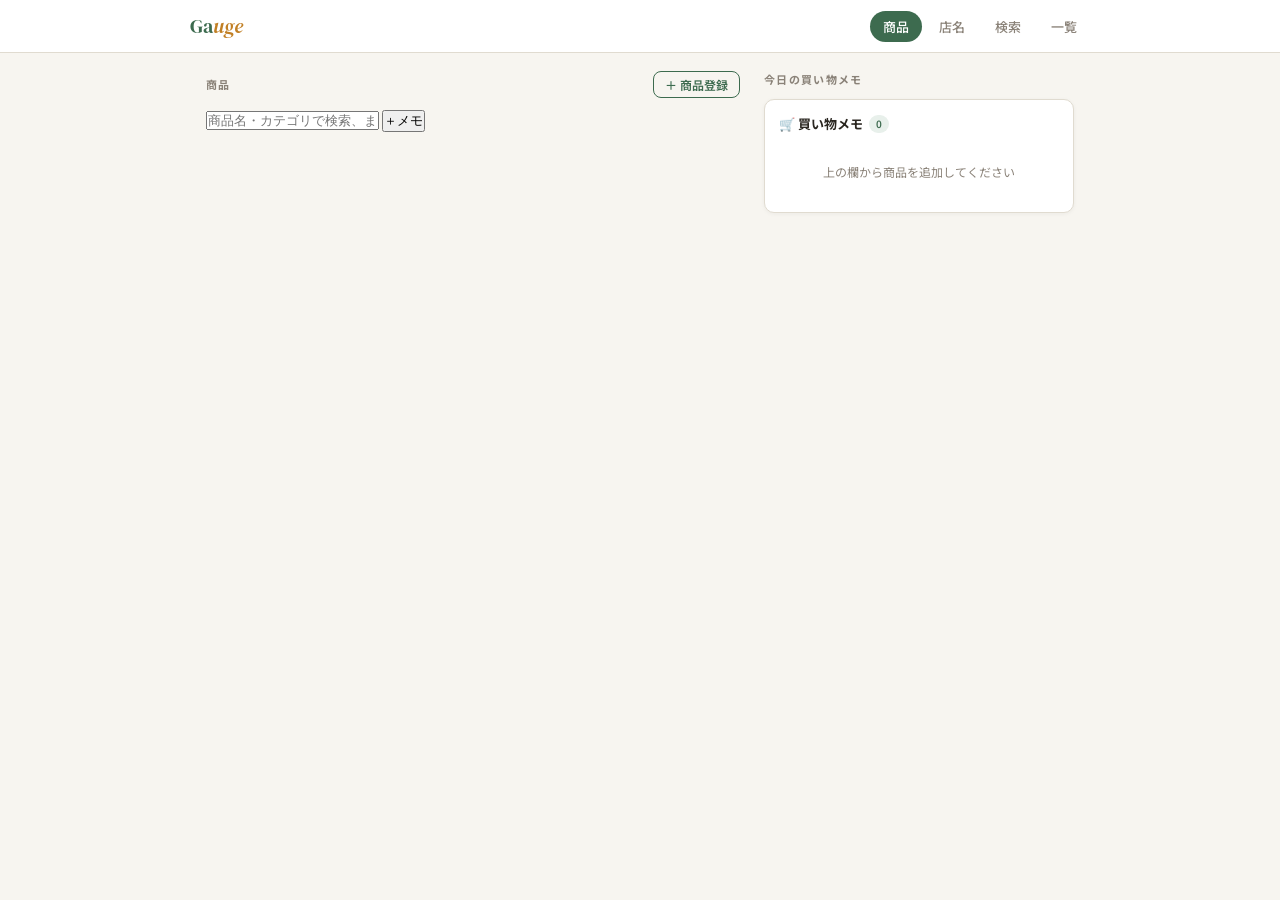
==== commit f33f952c: "Add files via upload" ====
--- a/index.html
+++ b/index.html
@@ -121,10 +121,19 @@
 .memo-item{display:flex;align-items:center;gap:9px;padding:7px 9px;border-radius:7px;background:var(--bg);transition:opacity .2s}
 .memo-item.checked{opacity:.45}
 .memo-check{width:17px;height:17px;accent-color:var(--accent);cursor:pointer;flex-shrink:0}
-.memo-item-text{flex:1;font-size:13px}
-.memo-item.checked .memo-item-text{text-decoration:line-through;color:var(--text-muted)}
-.delete-btn{background:none;border:none;cursor:pointer;color:var(--text-muted);font-size:14px;padding:2px 4px;border-radius:4px;transition:color .15s,background .15s;line-height:1}
+.memo-item-body{flex:1;min-width:0}
+.memo-item-name{font-size:13px;line-height:1.3}
+.memo-item.checked .memo-item-name{text-decoration:line-through;color:var(--text-muted)}
+.memo-item-detail{font-size:11px;color:var(--text-muted);display:flex;gap:6px;align-items:center;margin-top:1px}
+.memo-item-store{overflow:hidden;text-overflow:ellipsis;white-space:nowrap;max-width:100px}
+.memo-item-price{color:var(--text-sub);flex-shrink:0}
+.delete-btn{background:none;border:none;cursor:pointer;color:var(--text-muted);font-size:14px;padding:2px 4px;border-radius:4px;transition:color .15s,background .15s;line-height:1;flex-shrink:0}
 .delete-btn:hover{color:var(--danger);background:#ffeaea}
+/* 合計金額 */
+.memo-total{margin-top:10px;padding:8px 10px;border-radius:7px;background:var(--accent-light);display:flex;align-items:center;justify-content:space-between}
+.memo-total-label{font-size:11px;font-weight:700;color:var(--accent);letter-spacing:.06em}
+.memo-total-amount{font-size:15px;font-weight:700;color:var(--accent)}
+.memo-total-unknown{font-size:10px;color:var(--text-muted);margin-left:4px;font-weight:400}
 .suggestions::-webkit-scrollbar{width:5px}
 .suggestions::-webkit-scrollbar-thumb{background:var(--border);border-radius:3px}
 
@@ -205,10 +214,27 @@
           <div class="section-label">商品</div>
           <button class="add-product-btn" onclick="openAddModal()">＋ 商品登録</button>
         </div>
-        <div class="select-wrap">
-          <select id="product-select" onchange="renderProductComparison()">
-            <option value="">商品を選択してください</option>
-          </select>
+        <!-- ★ 一本化入力欄 -->
+        <div class="product-search-wrap" id="product-search-wrap">
+          <div class="product-search-inner">
+            <input
+              type="text"
+              class="product-search-input"
+              id="product-search-input"
+              placeholder="商品名・カテゴリで検索、またはメモに追加…"
+              autocomplete="off"
+              oninput="onProductSearch()"
+              onfocus="onProductSearchFocus()"
+              onkeydown="onProductSearchKeydown(event)"
+            >
+            <button class="memo-quick-btn" onclick="addSearchInputToMemo()" title="入力中の文字をメモへ追加">＋メモ</button>
+          </div>
+          <div class="product-suggestions" id="product-suggestions"></div>
+        </div>
+        <!-- 選択中カテゴリ表示 -->
+        <div class="product-selected-cat" id="product-selected-cat" style="display:none">
+          <span id="product-selected-cat-label"></span>
+          <button class="cat-clear-btn" onclick="clearProductSelection()">✕ クリア</button>
         </div>
         <div id="product-comparison"></div>
       </div>
@@ -217,16 +243,6 @@
         <div class="memo-section">
           <div class="memo-header">
             <div class="memo-title">🛒 買い物メモ <span class="memo-count" id="memo-count">0</span></div>
-          </div>
-          <div class="autocomplete-wrap">
-            <div class="memo-input-row">
-              <input type="text" class="memo-input" id="memo-input"
-                placeholder="商品を追加…（候補または自由入力）"
-                autocomplete="off"
-                oninput="onMemoInput()" onfocus="onMemoFocus()" onkeydown="onMemoKeydown(event)">
-              <button class="add-btn" onclick="addMemoFromInput()">追加</button>
-            </div>
-            <div class="suggestions" id="suggestions"></div>
           </div>
           <div class="memo-list" id="memo-list"></div>
         </div>
@@ -340,14 +356,14 @@
 
 <script>
 // =====================
-// DATA（Excelから最新 + favorite列反映）
+// DATA（最新72件）
 // =====================
 const rawData = [
-  {fav:true, name:"野菜セット",store:"セブン",cat:"カット野菜",price:127,amount:260,unit:"g",memo:"少し量が多い"},
+  {fav:true, name:"五目野菜炒めセット",store:"セブン",cat:"カット野菜",price:128,amount:260,unit:"g",memo:"少し量が多い"},
   {fav:false,name:"ニラもやし炒め",store:"ファミマ",cat:"カット野菜",price:116,amount:225,unit:"g",memo:"ポイントがたまる"},
   {fav:false,name:"まいたけ",store:"マックスバリュ",cat:"きのこ",price:82,amount:1,unit:"個",memo:""},
   {fav:true, name:"北海道産ゆきほまれ 絹豆腐",store:"マックスバリュ",cat:"豆腐",price:117,amount:450,unit:"g",memo:""},
-  {fav:false,name:"国産木綿豆腐",store:"セブン",cat:"豆腐",price:149,amount:450,unit:"g",memo:""},
+  {fav:false,name:"国産木綿豆腐",store:"セブン",cat:"豆腐",price:128,amount:450,unit:"g",memo:""},
   {fav:false,name:"カナダorアメリカ産 木綿豆腐",store:"マックスバリュ",cat:"豆腐",price:88,amount:450,unit:"g",memo:""},
   {fav:false,name:"カナダorアメリカ産 木綿豆腐",store:"ファミマ",cat:"豆腐",price:128,amount:450,unit:"g",memo:""},
   {fav:false,name:"卵",store:"マックスバリュ",cat:"卵",price:258,amount:10,unit:"個",memo:""},
@@ -360,7 +376,7 @@
   {fav:true, name:"玄米 新潟県産こしいぶき 2kg 令和7年産",store:"Amazon",cat:"米",price:1609,amount:2000,unit:"g",memo:""},
   {fav:false,name:"パールライス 秋田県産 玄米 あきたこまち 2kg",store:"Amazon",cat:"米",price:1757,amount:2000,unit:"g",memo:""},
   {fav:false,name:"パールライス 新潟県産 玄米 コシヒカリ 2kg",store:"Amazon",cat:"米",price:1891,amount:2000,unit:"g",memo:""},
-  {fav:false,name:"ミツハシ 【玄米】 美食玄米 900g",store:"Amazon",cat:"米",price:1300,amount:900,unit:"g",memo:""},
+  {fav:false,name:"ミツハシ 【玄米】 美食玄米 900g ( 岩手県産 ひとめぼれ 使用 )",store:"Amazon",cat:"米",price:1300,amount:900,unit:"g",memo:""},
   {fav:true, name:"もち",store:"マックスバリュ",cat:"米",price:645,amount:700,unit:"g",memo:""},
   {fav:true, name:"素焼きミックスナッツ",store:"ファミマ",cat:"ナッツ",price:398,amount:70,unit:"g",memo:""},
   {fav:false,name:"ナチュラルナッツ 個包装 7袋",store:"スギ薬局",cat:"ナッツ",price:429,amount:70,unit:"g",memo:""},
@@ -373,6 +389,8 @@
   {fav:false,name:"シュークリーム",store:"スギ薬局",cat:"チルド菓子",price:105,amount:1,unit:"個",memo:""},
   {fav:true, name:"ネスカフェ ゴールドブレンド カフェインレス(40杯分) 瓶",store:"Amazon",cat:"カフェインレスコーヒー",price:1219,amount:80,unit:"g",memo:""},
   {fav:false,name:"ネスカフェ ゴールドブレンド カフェインレス(40杯分) 瓶",store:"スギ薬局",cat:"カフェインレスコーヒー",price:1382,amount:80,unit:"g",memo:""},
+  {fav:true, name:"ネスカフェ ゴールドブレンド カフェインレス スティック 14P(2g/P)",store:"スギ薬局",cat:"カフェインレスコーヒー",price:527,amount:14,unit:"個",memo:""},
+  {fav:false,name:"ネスカフェ ゴールドブレンド カフェインレス スティック 14P(2g/P) ×2箱",store:"Amazon",cat:"カフェインレスコーヒー",price:1188,amount:28,unit:"個",memo:""},
   {fav:true, name:"ネスレ ふわラテ 香るミルクティー 26P",store:"Amazon",cat:"スティック飲料",price:519,amount:26,unit:"本",memo:""},
   {fav:false,name:"ネスレ ふわラテ 香るミルクティー 26P",store:"スギ薬局",cat:"スティック飲料",price:537,amount:26,unit:"本",memo:""},
   {fav:true, name:"ネスレ ふわラテ ミルクココア 20P",store:"マックスバリュ",cat:"スティック飲料",price:516,amount:20,unit:"本",memo:""},
@@ -380,88 +398,84 @@
   {fav:true, name:"ネスカフェ ふわラテ ほっこりカフェインレス 20P",store:"スギ薬局",cat:"スティック飲料",price:537,amount:20,unit:"本",memo:""},
   {fav:true, name:"七味唐辛子",store:"Can★Do",cat:"調味料",price:108,amount:15,unit:"g",memo:""},
   {fav:false,name:"七味唐辛子",store:"スギ薬局",cat:"調味料",price:159,amount:15,unit:"g",memo:""},
+  {fav:true, name:"DHC 亜鉛 60日 60粒 3袋セット",store:"Amazon",cat:"サプリ",price:1340,amount:180,unit:"個",memo:""},
+  {fav:false,name:"DHC 亜鉛 60日 60粒",store:"コクミン薬局",cat:"サプリ",price:507,amount:60,unit:"個",memo:""},
+  {fav:true, name:"マツキヨ葉酸サプリ",store:"マツキヨ",cat:"サプリ",price:430,amount:90,unit:"個",memo:""},
+  {fav:true, name:"ココナッツサブレ",store:"コクミン薬局",cat:"お菓子",price:137,amount:16,unit:"個",memo:""},
   {fav:false,name:"ココナッツサブレ",store:"マックスバリュ",cat:"お菓子",price:149,amount:16,unit:"個",memo:""},
+  {fav:true, name:"レモンパック",store:"ダイコクドラッグ",cat:"お菓子",price:159,amount:16,unit:"個",memo:""},
+  {fav:true, name:"チョイス",store:"コクミン薬局",cat:"お菓子",price:170,amount:14,unit:"個",memo:""},
   {fav:true, name:"マカダミアチョコ",store:"コクミン薬局",cat:"お菓子",price:257,amount:9,unit:"個",memo:""},
   {fav:false,name:"マカダミアチョコ",store:"マックスバリュ",cat:"お菓子",price:300,amount:9,unit:"個",memo:""},
   {fav:false,name:"厚切りポテトピザ",store:"マックスバリュ",cat:"ポテトチップス",price:117,amount:60,unit:"g",memo:""},
+  {fav:true, name:"サッポロポテトバーベQ",store:"コクミン薬局",cat:"お菓子",price:117,amount:72,unit:"g",memo:""},
+  {fav:false,name:"クリスプチョコ",store:"コクミン薬局",cat:"お菓子",price:203,amount:1,unit:"個",memo:""},
   {fav:false,name:"カインズ UVスプレー SPF50+ PA++++ 250g",store:"カインズ",cat:"日焼け止め",price:980,amount:250,unit:"g",memo:"手で塗らなくていい"},
   {fav:true, name:"SKIN AQUA トーンアップ 日焼け止め ラベンダー SPF50+",store:"Amazon",cat:"日焼け止め",price:600,amount:80,unit:"ml",memo:"香りがいい"},
   {fav:false,name:"セザンヌ 皮脂テカリ防止下地 ライトブルー",store:"Amazon",cat:"日焼け止め",price:660,amount:30,unit:"ml",memo:""},
   {fav:false,name:"UZU アイオープニングライナー ブラウンブラック",store:"Amazon",cat:"アイライナー",price:1100,amount:1,unit:"本",memo:"出にくい時がある"},
   {fav:true, name:"KATE スーパーシャープライナーEX4.0 BK-1 セット",store:"マツキヨ",cat:"アイライナー",price:1430,amount:1,unit:"本",memo:"細く書きやすい"},
-  {fav:false,name:"KATE スーパーシャープライナーEX4.0 BK-1",store:"Amazon",cat:"アイライナー",price:1430,amount:1,unit:"本",memo:"インクが出すぎるときがある"},
+  {fav:false,name:"KATE(ケイト) スーパーシャープライナーEX4.0 BK-1",store:"Amazon",cat:"アイライナー",price:1430,amount:1,unit:"本",memo:"インクが出すぎるときがある"},
   {fav:false,name:"セザンヌ グロウコートマスカラ 01 シアーブラック",store:"Amazon",cat:"マスカラ",price:660,amount:1,unit:"本",memo:""},
   {fav:false,name:"MAYBELLINE マスカラ ラッシュニスタ N 01 ブラック",store:"Amazon",cat:"マスカラ",price:1370,amount:1,unit:"本",memo:""},
   {fav:false,name:"Milk Touch マスカラ ブラック お湯落ち",store:"Amazon",cat:"マスカラ",price:1628,amount:1,unit:"本",memo:"下睫毛にとても良い。少しダマになりやすい。"},
-  {fav:false,name:"rom&nd HAN ALL BROW CARA 02 マイルドウッディー",store:"Amazon",cat:"眉マスカラ",price:1210,amount:1,unit:"本",memo:""},
+  {fav:false,name:"rom&nd HAN ALL BROW CARA(02 マイルドウッディー)",store:"Amazon",cat:"眉マスカラ",price:1210,amount:1,unit:"本",memo:""},
   {fav:false,name:"ヴァセリン アドバンスドリペア ボディローション 600ml",store:"Amazon",cat:"ボディローション",price:1339,amount:600,unit:"ml",memo:""},
   {fav:false,name:"ヴァセリン アドバンスドリペア ボディローション 400ml",store:"Amazon",cat:"ボディローション",price:918,amount:400,unit:"ml",memo:""},
-  {fav:false,name:"Dr.Scholl 靴専用 瞬間消臭×抗菌 48時間消臭効果",store:"Amazon",cat:"靴スプレー",price:745,amount:150,unit:"ml",memo:""},
+  {fav:false,name:"Dr.Scholl 靴専用 瞬間消臭×抗菌・防カビ 48時間消臭効果持続",store:"Amazon",cat:"靴スプレー",price:745,amount:150,unit:"ml",memo:""},
   {fav:true, name:"ナプキン 16個入り",store:"スギ薬局",cat:"生理用品",price:437,amount:16,unit:"個",memo:""},
   {fav:false,name:"ナプキン 16個入り",store:"マツキヨ",cat:"生理用品",price:570,amount:16,unit:"個",memo:""},
+  {fav:false,name:"キレイスタイル おりものシート",store:"マツキヨ",cat:"おりものシート",price:283,amount:72,unit:"個",memo:""},
+  {fav:true, name:"目薬",store:"コクミン薬局",cat:"目薬",price:217,amount:1,unit:"個",memo:""},
+  {fav:true, name:"サロンドプロ 無香料 早染めクリーム 6",store:"Amazon",cat:"カラー剤",price:578,amount:1,unit:"個",memo:""},
+  {fav:false,name:"サロンドプロ 無香料 早染めクリーム 6",store:"ダイコクドラッグ",cat:"カラー剤",price:636,amount:1,unit:"個",memo:""},
   {fav:false,name:"ヘアカット・ヘアカラー・白髪染め",store:"little×RINNE",cat:"美容",price:7900,amount:1,unit:"回",memo:""},
-  {fav:false,name:"フット ネイルケア フットバス＋角質除去＋保湿",store:"リッシュ トロワ",cat:"美容",price:2200,amount:1,unit:"回",memo:""},
+  {fav:false,name:"フット ネイルケア フットバス＋角質除去＋保湿トリートメント",store:"リッシュ トロワ",cat:"美容",price:2200,amount:1,unit:"回",memo:""},
 ];
 
 // =====================
 // HELPERS
 // =====================
 function calcUnitPrice(d){
-  if(!d.amount||d.amount===0)return null;
+  if(d.price==null||!d.amount||d.amount===0)return null;
   return d.price/d.amount;
 }
 rawData.forEach(d=>{d.unitPrice=calcUnitPrice(d);});
-
-function fmtUP(d){
-  const up=d.unitPrice;
-  if(!up)return null;
-  if(['g','ml'].includes(d.unit))return(up*100).toFixed(1)+'円/100'+d.unit;
-  return up.toFixed(1)+'円/'+d.unit;
-}
+function fmtUP(d){const up=d.unitPrice;if(!up)return null;if(['g','ml'].includes(d.unit))return(up*100).toFixed(1)+'円/100'+d.unit;return up.toFixed(1)+'円/'+d.unit;}
 function fmtAmt(d){return d.amount+d.unit;}
-function esc(s){return s.replace(/'/g,"\\'");}
-
-// =====================
-// ★ お気に入り共通（同一商品名+店名をすべて同期）
+function esc(s){return String(s).replace(/'/g,"\'");}
+function getMinMax(cat){const items=rawData.filter(x=>x.cat===cat&&x.unitPrice!=null);if(!items.length)return{minUP:null,maxUP:null};return{minUP:Math.min(...items.map(x=>x.unitPrice)),maxUP:Math.max(...items.map(x=>x.unitPrice))};}
+
+// =====================
+// ★ お気に入り共通
 // =====================
 function toggleFavByKey(name,store){
-  const items=rawData.filter(x=>x.name===name&&x.store===store);
-  if(!items.length)return;
-  const newVal=!items[0].fav;
-  items.forEach(x=>{x.fav=newVal;});
+  rawData.filter(x=>x.name===name&&x.store===store).forEach(x=>{x.fav=!x.fav;});
   refreshCurrentPage();
 }
-
 function refreshCurrentPage(){
   const id=document.querySelector('.page.active').id;
-  if(id==='page-products')  renderProductComparison();
-  if(id==='page-stores')    renderStoreProducts();
-  if(id==='page-all')       renderAllProducts();
-  // 検索は自動再描画しない（入力状態を保持）
-}
-
-// =====================
-// 全ページ共通カード HTML ビルダー
-// =====================
-function buildRow(d, mode, minUP, maxUP){
-  const isBest=d.unitPrice!==null&&d.unitPrice===minUP&&minUP!==maxUP;
+  if(id==='page-products')renderProductComparison();
+  if(id==='page-stores')renderStoreProducts();
+  if(id==='page-all')renderAllProducts();
+}
+
+// =====================
+// 全ページ共通カード
+// =====================
+function buildRow(d,mode,minUP,maxUP){
+  const isBest=d.unitPrice!=null&&d.unitPrice===minUP&&minUP!==maxUP;
   const dealPct=(isBest&&maxUP)?Math.round((1-minUP/maxUP)*100):0;
   const up=fmtUP(d);
-
   let badges='';
-  if(isBest)  badges+=`<span class="best-badge">✦ 最安</span>`;
-  if(dealPct>0) badges+=`<span class="deal-badge">▼${dealPct}%</span>`;
-
-  // サブ行：店名 + 単価（補助）
+  if(isBest)badges+=`<span class="best-badge">✦ 最安</span>`;
+  if(dealPct>0)badges+=`<span class="deal-badge">▼${dealPct}%</span>`;
   let sub=`<span>${d.store}</span>`;
-  if(up) sub+=`<span>${up}</span>`;
-  if(d.memo) sub+=`<span style="color:var(--accent2)">📝</span>`;
-
-  // メモ追加ボタン（商品ページのみ）
+  if(up)sub+=`<span>${up}</span>`;
+  if(d.memo)sub+=`<span style="color:var(--accent2)">📝</span>`;
   const memoBtn=mode==='product'
-    ?`<button class="memo-add-btn" onclick="event.stopPropagation();addMemoItem('${esc(d.name)}')" title="買い物メモへ追加">＋</button>`
+    ?`<button class="memo-add-btn" onclick="event.stopPropagation();addMemoItem('${esc(d.name)}','${esc(d.store)}',${d.price??'null'})" title="買い物メモへ追加">＋</button>`
     :'';
-
   return `<div class="item-row${isBest?' best-row':''}" onclick="openModal('${esc(d.name)}','${esc(d.store)}')">
     <button class="star-btn${d.fav?' on':''}" onclick="event.stopPropagation();toggleFavByKey('${esc(d.name)}','${esc(d.store)}')" title="お気に入り">${d.fav?'★':'☆'}</button>
     <div class="item-info">
@@ -470,7 +484,7 @@
       ${badges?`<div class="item-badges">${badges}</div>`:''}
     </div>
     <div class="item-price-block">
-      <div class="item-price-main">${d.price}<span style="font-size:11px;font-weight:400;color:var(--text-muted)">円</span></div>
+      <div class="item-price-main">${d.price!=null?d.price:'—'}<span style="font-size:11px;font-weight:400;color:var(--text-muted)">${d.price!=null?'円':''}</span></div>
       <div class="item-price-sub">${fmtAmt(d)}</div>
     </div>
     ${memoBtn}
@@ -478,32 +492,121 @@
   </div>`;
 }
 
-function getMinMax(cat){
-  const items=rawData.filter(x=>x.cat===cat&&x.unitPrice!==null);
-  if(!items.length)return{minUP:null,maxUP:null};
-  return{minUP:Math.min(...items.map(x=>x.unitPrice)),maxUP:Math.max(...items.map(x=>x.unitPrice))};
-}
-
-// =====================
-// 商品ページ
-// =====================
-function initProductSelect(){
-  const sel=document.getElementById('product-select');
-  [...new Set(rawData.map(d=>d.cat))].forEach(c=>{
-    const o=document.createElement('option');o.value=c;o.textContent=c;sel.appendChild(o);
+// =====================
+// 商品ページ：一本化入力欄
+// =====================
+let psIdx=-1;
+let currentCat=null;
+
+function onProductSearchFocus(){
+  showProductSuggestions(document.getElementById('product-search-input').value.trim());
+}
+function onProductSearch(){
+  const q=document.getElementById('product-search-input').value.trim();
+  showProductSuggestions(q);
+  if(!q)clearProductSelection();
+}
+
+function showProductSuggestions(q){
+  const box=document.getElementById('product-suggestions');
+  const catSet=new Set(),nameSet=new Set();
+  let catItems=[],nameItems=[];
+  rawData.forEach(d=>{
+    const mC=!q||d.cat.includes(q);
+    const mN=!q||d.name.includes(q)||d.cat.includes(q);
+    if(mC&&!catSet.has(d.cat)){catSet.add(d.cat);catItems.push(d);}
+    if(mN&&!nameSet.has(d.name)){nameSet.add(d.name);nameItems.push(d);}
   });
+  if(!q){catItems=catItems.slice(0,20);nameItems=[];}
+  else{catItems=catItems.slice(0,5);nameItems=nameItems.slice(0,8);}
+
+  let html='';
+  if(catItems.length){
+    if(q)html+=`<div class="ps-hint">カテゴリ</div>`;
+    html+=catItems.map(d=>`<div class="ps-item" onclick="selectProductCat('${esc(d.cat)}')">`+
+      `<span class="ps-item-name">${d.cat}</span>`+
+      `<span class="ps-item-meta">${rawData.filter(x=>x.cat===d.cat).length}件</span></div>`).join('');
+  }
+  if(q&&nameItems.length){
+    html+=`<div class="ps-hint">商品名</div>`;
+    html+=nameItems.map(d=>`<div class="ps-item" onclick="selectProductName('${esc(d.name)}','${esc(d.store)}',${d.price??'null'})">`+
+      `<span class="ps-item-name">${d.name}</span>`+
+      `<span class="ps-item-meta">${d.store}${d.price!=null?' · '+d.price+'円':''}</span></div>`).join('');
+  }
+  if(q){
+    html+=`<div class="ps-item" onclick="addFreeInputToMemo('${esc(q)}')">`+
+      `<span class="ps-item-free">＋「${q}」を買い物メモへ追加</span></div>`;
+  }
+  if(!html)html='<div class="ps-hint">候補が見つかりません</div>';
+  box.innerHTML=html;
+  box.classList.add('open');
+  psIdx=-1;
+}
+
+function selectProductCat(cat){
+  currentCat=cat;
+  document.getElementById('product-search-input').value='';
+  document.getElementById('product-suggestions').classList.remove('open');
+  document.getElementById('product-selected-cat-label').textContent=cat+' の比較';
+  document.getElementById('product-selected-cat').style.display='flex';
+  renderProductComparison();
+}
+
+function selectProductName(name,store,price){
+  const hit=rawData.find(d=>d.name===name&&d.store===store);
+  document.getElementById('product-search-input').value='';
+  document.getElementById('product-suggestions').classList.remove('open');
+  if(hit){
+    currentCat=hit.cat;
+    document.getElementById('product-selected-cat-label').textContent=hit.cat+' の比較';
+    document.getElementById('product-selected-cat').style.display='flex';
+    renderProductComparison();
+  }
+  addMemoItem(name,store,price);
+}
+
+function addFreeInputToMemo(text){
+  document.getElementById('product-search-input').value='';
+  document.getElementById('product-suggestions').classList.remove('open');
+  addMemoItem(text,null,null);
+}
+
+function addSearchInputToMemo(){
+  const val=document.getElementById('product-search-input').value.trim();
+  if(!val)return;
+  const hit=rawData.find(d=>d.name===val);
+  addMemoItem(val,hit?hit.store:null,hit?hit.price:null);
+  document.getElementById('product-search-input').value='';
+  document.getElementById('product-suggestions').classList.remove('open');
+}
+
+function onProductSearchKeydown(e){
+  const box=document.getElementById('product-suggestions');
+  const items=box.querySelectorAll('.ps-item');
+  if(e.key==='ArrowDown'){e.preventDefault();psIdx=Math.min(psIdx+1,items.length-1);items.forEach((el,i)=>el.classList.toggle('focused',i===psIdx));box.classList.add('open');}
+  else if(e.key==='ArrowUp'){e.preventDefault();psIdx=Math.max(psIdx-1,0);items.forEach((el,i)=>el.classList.toggle('focused',i===psIdx));}
+  else if(e.key==='Enter'){e.preventDefault();if(psIdx>=0&&items[psIdx])items[psIdx].click();else addSearchInputToMemo();}
+  else if(e.key==='Escape'){box.classList.remove('open');}
+}
+
+document.addEventListener('click',e=>{
+  if(!e.target.closest('#product-search-wrap'))
+    document.getElementById('product-suggestions').classList.remove('open');
+});
+
+function clearProductSelection(){
+  currentCat=null;
+  document.getElementById('product-selected-cat').style.display='none';
+  document.getElementById('product-comparison').innerHTML='';
 }
 
 function renderProductComparison(){
-  const cat=document.getElementById('product-select').value;
   const el=document.getElementById('product-comparison');
-  if(!cat){el.innerHTML='';return;}
-  const items=rawData.filter(d=>d.cat===cat);
+  if(!currentCat){el.innerHTML='';return;}
+  const items=rawData.filter(d=>d.cat===currentCat);
   if(!items.length){el.innerHTML='<div class="empty-state"><div class="icon">📭</div><p>該当商品なし</p></div>';return;}
-  const{minUP,maxUP}=getMinMax(cat);
-  const sorted=[...items].sort((a,b)=>{
-    if(a.unitPrice===null)return 1;if(b.unitPrice===null)return -1;return a.unitPrice-b.unitPrice;
-  });
+  const{minUP,maxUP}=getMinMax(currentCat);
+  const sorted=[...items].sort((a,b)=>{if(a.unitPrice==null)return 1;if(b.unitPrice==null)return -1;return a.unitPrice-b.unitPrice;});
   el.innerHTML=`<div class="item-list">${sorted.map(d=>buildRow(d,'product',minUP,maxUP)).join('')}</div>`;
 }
 
@@ -513,23 +616,16 @@
 function initStoreSelect(){
   const sel=document.getElementById('store-select');
   if(sel.options.length>1)return;
-  [...new Set(rawData.map(d=>d.store))].sort().forEach(s=>{
-    const o=document.createElement('option');o.value=s;o.textContent=s;sel.appendChild(o);
-  });
-}
-
+  [...new Set(rawData.map(d=>d.store))].sort().forEach(s=>{const o=document.createElement('option');o.value=s;o.textContent=s;sel.appendChild(o);});
+}
 function renderStoreProducts(){
   const store=document.getElementById('store-select').value;
   const el=document.getElementById('store-products');
   if(!store){el.innerHTML='';return;}
-  const items=rawData.filter(d=>d.store===store).sort((a,b)=>a.cat.localeCompare(b.cat,'ja')||a.price-b.price);
+  const items=rawData.filter(d=>d.store===store).sort((a,b)=>a.cat.localeCompare(b.cat,'ja')||(a.price??0)-(b.price??0));
   if(!items.length){el.innerHTML='<div class="empty-state"><div class="icon">📭</div><p>商品なし</p></div>';return;}
   let html='<div class="item-list">',lastCat=null;
-  items.forEach(d=>{
-    if(d.cat!==lastCat){html+=`<div class="cat-divider">${d.cat}</div>`;lastCat=d.cat;}
-    const{minUP,maxUP}=getMinMax(d.cat);
-    html+=buildRow(d,'other',minUP,maxUP);
-  });
+  items.forEach(d=>{if(d.cat!==lastCat){html+=`<div class="cat-divider">${d.cat}</div>`;lastCat=d.cat;}const{minUP,maxUP}=getMinMax(d.cat);html+=buildRow(d,'other',minUP,maxUP);});
   el.innerHTML=html+'</div>';
 }
 
@@ -540,17 +636,10 @@
   const el=document.getElementById('search-results');
   const q=query.trim().toLowerCase();
   if(!q){el.innerHTML='';return;}
-  const results=rawData.filter(d=>
-    d.name.toLowerCase().includes(q)||d.store.toLowerCase().includes(q)||
-    d.cat.toLowerCase().includes(q)||(d.memo&&d.memo.toLowerCase().includes(q))
-  ).sort((a,b)=>a.cat.localeCompare(b.cat,'ja')||a.price-b.price);
+  const results=rawData.filter(d=>d.name.toLowerCase().includes(q)||d.store.toLowerCase().includes(q)||d.cat.toLowerCase().includes(q)||(d.memo&&d.memo.toLowerCase().includes(q))).sort((a,b)=>a.cat.localeCompare(b.cat,'ja')||(a.price??0)-(b.price??0));
   if(!results.length){el.innerHTML=`<div class="empty-state"><div class="icon">🔍</div><p>「${query}」は見つかりません</p></div>`;return;}
   let html='<div class="item-list">',lastCat=null;
-  results.forEach(d=>{
-    if(d.cat!==lastCat){html+=`<div class="cat-divider">${d.cat}</div>`;lastCat=d.cat;}
-    const{minUP,maxUP}=getMinMax(d.cat);
-    html+=buildRow(d,'other',minUP,maxUP);
-  });
+  results.forEach(d=>{if(d.cat!==lastCat){html+=`<div class="cat-divider">${d.cat}</div>`;lastCat=d.cat;}const{minUP,maxUP}=getMinMax(d.cat);html+=buildRow(d,'other',minUP,maxUP);});
   el.innerHTML=html+'</div>';
 }
 
@@ -559,13 +648,9 @@
 // =====================
 function renderAllProducts(){
   const el=document.getElementById('all-products');
-  const sorted=[...rawData].sort((a,b)=>a.cat.localeCompare(b.cat,'ja')||a.price-b.price);
+  const sorted=[...rawData].sort((a,b)=>a.cat.localeCompare(b.cat,'ja')||(a.price??0)-(b.price??0));
   let html='<div class="item-list">',lastCat=null;
-  sorted.forEach(d=>{
-    if(d.cat!==lastCat){html+=`<div class="cat-divider">${d.cat}</div>`;lastCat=d.cat;}
-    const{minUP,maxUP}=getMinMax(d.cat);
-    html+=buildRow(d,'other',minUP,maxUP);
-  });
+  sorted.forEach(d=>{if(d.cat!==lastCat){html+=`<div class="cat-divider">${d.cat}</div>`;lastCat=d.cat;}const{minUP,maxUP}=getMinMax(d.cat);html+=buildRow(d,'other',minUP,maxUP);});
   el.innerHTML=html+'</div>';
 }
 
@@ -585,66 +670,54 @@
 // 詳細モーダル
 // =====================
 let modalItem=null;
-
 function openModal(name,store){
   const d=rawData.find(x=>x.name===name&&x.store===store);
   if(!d)return;
   modalItem=d;
   document.getElementById('modal-name').textContent=d.name;
-
   const{minUP}=getMinMax(d.cat);
-  const catCnt=rawData.filter(x=>x.cat===d.cat&&x.unitPrice!==null).length;
-  const isBest=d.unitPrice!==null&&d.unitPrice===minUP&&catCnt>1;
-
+  const catCnt=rawData.filter(x=>x.cat===d.cat&&x.unitPrice!=null).length;
+  const isBest=d.unitPrice!=null&&d.unitPrice===minUP&&catCnt>1;
   let badges=`<span class="cat-badge">${d.cat}</span>`;
   if(isBest)badges+=' <span class="best-badge">✦ 最安</span>';
-  if(d.fav) badges+=` <span style="font-size:13px;color:var(--star-on)">★</span>`;
+  if(d.fav)badges+=` <span style="font-size:13px;color:var(--star-on)">★</span>`;
   document.getElementById('modal-badges').innerHTML=badges;
-
   const up=fmtUP(d);
-  let grid=`
-    <span class="mdg-label">販売価格</span><span class="mdg-value"><span class="mdg-price">${d.price}</span> <span style="font-size:13px;color:var(--text-muted)">円</span></span>
-    <span class="mdg-label">量</span><span class="mdg-value">${fmtAmt(d)}</span>
-    <span class="mdg-label">単価</span><span class="mdg-value">${up||'—'}</span>
-    <span class="mdg-label">店名</span><span class="mdg-value">${d.store}</span>`;
+  let grid=`<span class="mdg-label">販売価格</span><span class="mdg-value"><span class="mdg-price">${d.price!=null?d.price:'—'}</span>${d.price!=null?' <span style="font-size:13px;color:var(--text-muted)">円</span>':''}</span>`+
+    `<span class="mdg-label">量</span><span class="mdg-value">${fmtAmt(d)}</span>`+
+    `<span class="mdg-label">単価</span><span class="mdg-value">${up||'—'}</span>`+
+    `<span class="mdg-label">店名</span><span class="mdg-value">${d.store}</span>`;
   if(d.memo)grid+=`<span class="mdg-label">メモ</span><span class="mdg-value">${d.memo}</span>`;
   document.getElementById('modal-grid').innerHTML=grid;
-
   document.getElementById('modal-detail').style.display='';
   document.getElementById('edit-panel').classList.remove('open');
   document.getElementById('modal-overlay').classList.add('open');
   document.body.style.overflow='hidden';
 }
-
-function closeModal(){
-  document.getElementById('modal-overlay').classList.remove('open');
-  document.body.style.overflow='';modalItem=null;
-}
+function closeModal(){document.getElementById('modal-overlay').classList.remove('open');document.body.style.overflow='';modalItem=null;}
 function openEditPanel(){
   if(!modalItem)return;
   document.getElementById('edit-name').value=modalItem.name;
   document.getElementById('edit-cat').value=modalItem.cat;
   document.getElementById('edit-store').value=modalItem.store;
-  document.getElementById('edit-price').value=modalItem.price;
+  document.getElementById('edit-price').value=modalItem.price??'';
   document.getElementById('edit-amount').value=modalItem.amount;
   document.getElementById('edit-unit').value=modalItem.unit;
   document.getElementById('edit-memo').value=modalItem.memo||'';
   document.getElementById('modal-detail').style.display='none';
   document.getElementById('edit-panel').classList.add('open');
 }
-function cancelEdit(){
-  document.getElementById('modal-detail').style.display='';
-  document.getElementById('edit-panel').classList.remove('open');
-}
+function cancelEdit(){document.getElementById('modal-detail').style.display='';document.getElementById('edit-panel').classList.remove('open');}
 function saveEdit(){
   if(!modalItem)return;
-  modalItem.name  =document.getElementById('edit-name').value.trim()||modalItem.name;
-  modalItem.cat   =document.getElementById('edit-cat').value.trim()||modalItem.cat;
-  modalItem.store =document.getElementById('edit-store').value.trim()||modalItem.store;
-  modalItem.price =parseFloat(document.getElementById('edit-price').value)||modalItem.price;
+  modalItem.name=document.getElementById('edit-name').value.trim()||modalItem.name;
+  modalItem.cat=document.getElementById('edit-cat').value.trim()||modalItem.cat;
+  modalItem.store=document.getElementById('edit-store').value.trim()||modalItem.store;
+  const pv=document.getElementById('edit-price').value;
+  modalItem.price=pv===''?null:(parseFloat(pv)||modalItem.price);
   modalItem.amount=parseFloat(document.getElementById('edit-amount').value)||modalItem.amount;
-  modalItem.unit  =document.getElementById('edit-unit').value.trim()||modalItem.unit;
-  modalItem.memo  =document.getElementById('edit-memo').value.trim();
+  modalItem.unit=document.getElementById('edit-unit').value.trim()||modalItem.unit;
+  modalItem.memo=document.getElementById('edit-memo').value.trim();
   modalItem.unitPrice=calcUnitPrice(modalItem);
   closeModal();refreshCurrentPage();
 }
@@ -666,10 +739,7 @@
   document.getElementById('add-modal-overlay').classList.add('open');
   document.body.style.overflow='hidden';
 }
-function closeAddModal(){
-  document.getElementById('add-modal-overlay').classList.remove('open');
-  document.body.style.overflow='';
-}
+function closeAddModal(){document.getElementById('add-modal-overlay').classList.remove('open');document.body.style.overflow='';}
 function saveNewProduct(){
   const name=document.getElementById('add-name').value.trim();
   const cat=document.getElementById('add-cat').value.trim();
@@ -681,69 +751,52 @@
   const memo=document.getElementById('add-memo').value.trim();
   const nd={fav:false,name,store,cat,price,amount,unit,memo,unitPrice:null};
   nd.unitPrice=calcUnitPrice(nd);rawData.push(nd);
-  const sel=document.getElementById('product-select');
-  if(![...sel.options].find(o=>o.value===cat)){const o=document.createElement('option');o.value=cat;o.textContent=cat;sel.appendChild(o);}
   closeAddModal();
-  document.getElementById('product-select').value=cat;
-  renderProductComparison();
-}
-
-// =====================
-// 買い物メモ
-// =====================
-let memoItems=[],suggIdx=-1;
-
-function getUniqProducts(){
-  const seen=new Set();
-  return rawData.filter(d=>{if(seen.has(d.name))return false;seen.add(d.name);return true;});
-}
-function onMemoInput(){showSugs(document.getElementById('memo-input').value.trim());}
-function onMemoFocus(){showSugs(document.getElementById('memo-input').value.trim());}
-function showSugs(q){
-  const box=document.getElementById('suggestions');
-  const all=getUniqProducts();
-  const fil=q?all.filter(d=>d.name.includes(q)||d.cat.includes(q)):all.slice(0,20);
-  let html=fil.map(d=>`<div class="suggestion-item" onclick="selSug('${esc(d.name)}')"><span>${d.name}</span><span class="suggestion-store">${d.store}/${d.cat}</span></div>`).join('');
-  if(q&&!fil.find(d=>d.name===q))html+=`<div class="suggestion-item new-item" onclick="selSug('${esc(q)}')">＋「${q}」を追加</div>`;
-  box.innerHTML=html;box.classList.toggle('open',html.length>0);suggIdx=-1;
-}
-function selSug(name){
-  document.getElementById('suggestions').classList.remove('open');
-  document.getElementById('memo-input').value='';
-  addMemoItem(name);
-}
-function onMemoKeydown(e){
-  const items=document.getElementById('suggestions').querySelectorAll('.suggestion-item');
-  if(e.key==='ArrowDown'){e.preventDefault();suggIdx=Math.min(suggIdx+1,items.length-1);items.forEach((el,i)=>el.style.background=i===suggIdx?'var(--accent-light)':'');}
-  else if(e.key==='ArrowUp'){e.preventDefault();suggIdx=Math.max(suggIdx-1,0);items.forEach((el,i)=>el.style.background=i===suggIdx?'var(--accent-light)':'');}
-  else if(e.key==='Enter'){e.preventDefault();if(suggIdx>=0&&items[suggIdx])items[suggIdx].click();else addMemoFromInput();}
-  else if(e.key==='Escape')document.getElementById('suggestions').classList.remove('open');
-}
-document.addEventListener('click',e=>{if(!e.target.closest('.autocomplete-wrap'))document.getElementById('suggestions').classList.remove('open');});
-function addMemoFromInput(){
-  const val=document.getElementById('memo-input').value.trim();
-  if(!val)return;
-  addMemoItem(val);
-  document.getElementById('memo-input').value='';
-  document.getElementById('suggestions').classList.remove('open');
-}
-function addMemoItem(text){
+  selectProductCat(cat);
+}
+
+// =====================
+// 買い物メモ（結果表示のみ）
+// =====================
+let memoItems=[];
+
+function addMemoItem(text,store,price){
   if(!text)return;
-  memoItems.push({text,checked:false,id:Date.now()+Math.random()});
+  if(store===undefined||price===undefined){const hit=rawData.find(d=>d.name===text);store=hit?hit.store:null;price=hit?hit.price:null;}
+  memoItems.push({text,store,price,checked:false,id:Date.now()+Math.random()});
   renderMemo();
 }
+
 function renderMemo(){
   const list=document.getElementById('memo-list');
   const count=document.getElementById('memo-count');
   count.textContent=memoItems.filter(m=>!m.checked).length;
-  if(!memoItems.length){list.innerHTML='<div style="text-align:center;padding:14px;color:var(--text-muted);font-size:12px;">メモはまだありません</div>';return;}
-  list.innerHTML=memoItems.map(m=>`<div class="memo-item${m.checked?' checked':''}"><input type="checkbox" class="memo-check" ${m.checked?'checked':''} onchange="toggleMemo(${m.id})"><span class="memo-item-text">${m.text}</span><button class="delete-btn" onclick="deleteMemo(${m.id})" title="削除">✕</button></div>`).join('');
-}
+  if(!memoItems.length){
+    list.innerHTML='<div style="text-align:center;padding:16px 0;font-size:12px;color:var(--text-muted);">上の欄から商品を追加してください</div>';
+    return;
+  }
+  const rows=memoItems.map(m=>{
+    const storeHtml=m.store?`<span class="memo-item-store">${m.store}</span>`:'';
+    const priceHtml=m.price!=null?`<span class="memo-item-price">${m.price}円</span>`:'';
+    const sep=storeHtml&&priceHtml?'<span style="color:var(--border)">·</span>':'';
+    const detailHtml=(storeHtml||priceHtml)?`<div class="memo-item-detail">${storeHtml}${sep}${priceHtml}</div>`:'';
+    return `<div class="memo-item${m.checked?' checked':''}">
+      <input type="checkbox" class="memo-check" ${m.checked?'checked':''} onchange="toggleMemo(${m.id})">
+      <div class="memo-item-body"><div class="memo-item-name">${m.text}</div>${detailHtml}</div>
+      <button class="delete-btn" onclick="deleteMemo(${m.id})" title="削除">✕</button>
+    </div>`;
+  }).join('');
+  const priceItems=memoItems.filter(m=>!m.checked&&m.price!=null);
+  const unknownCnt=memoItems.filter(m=>!m.checked&&m.price==null).length;
+  const total=priceItems.reduce((s,m)=>s+m.price,0);
+  const totalHtml=`<div class="memo-total"><span class="memo-total-label">合計金額</span><span><span class="memo-total-amount">${total.toLocaleString()}円</span>${unknownCnt>0?`<span class="memo-total-unknown">+不明 ${unknownCnt}件</span>`:''}</span></div>`;
+  list.innerHTML=rows+totalHtml;
+}
+
 function toggleMemo(id){const m=memoItems.find(x=>x.id===id);if(m){m.checked=!m.checked;renderMemo();}}
 function deleteMemo(id){memoItems=memoItems.filter(x=>x.id!==id);renderMemo();}
 
 // INIT
-initProductSelect();
 renderMemo();
 </script>
 </body>
